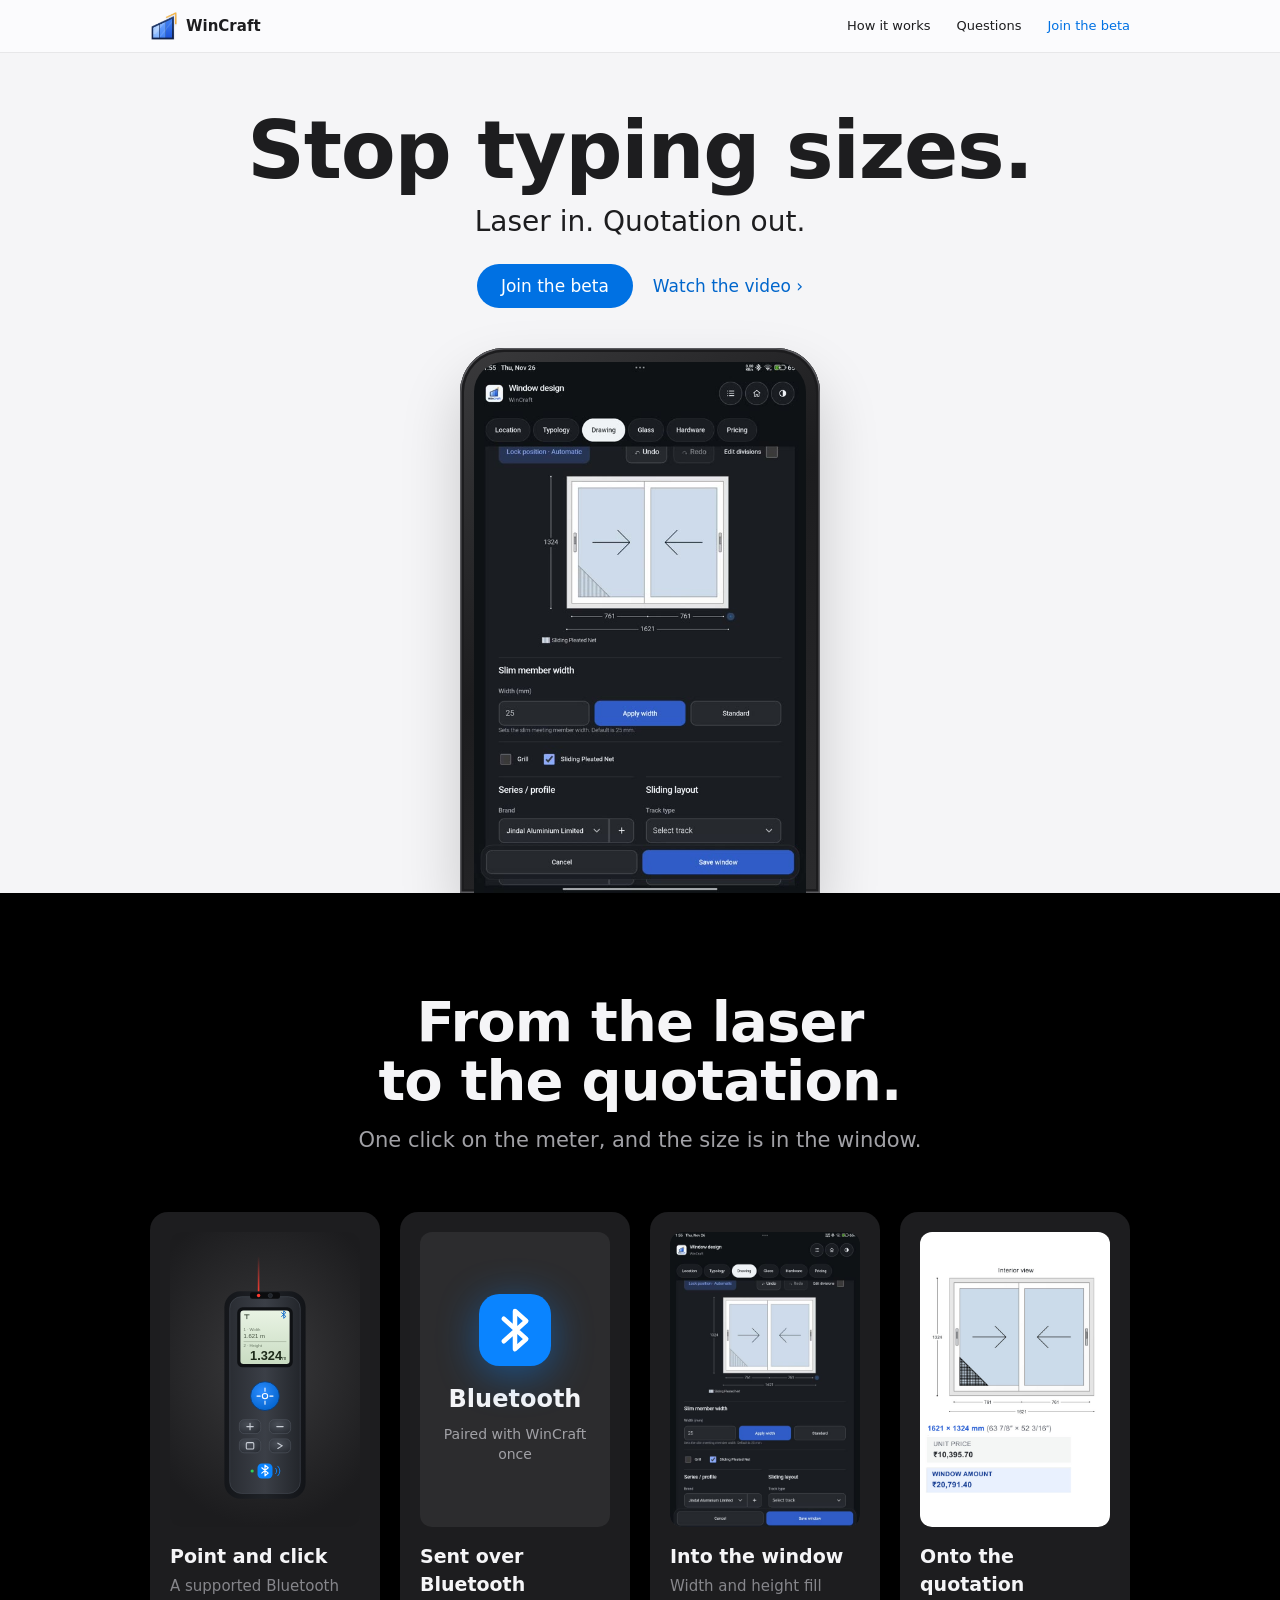
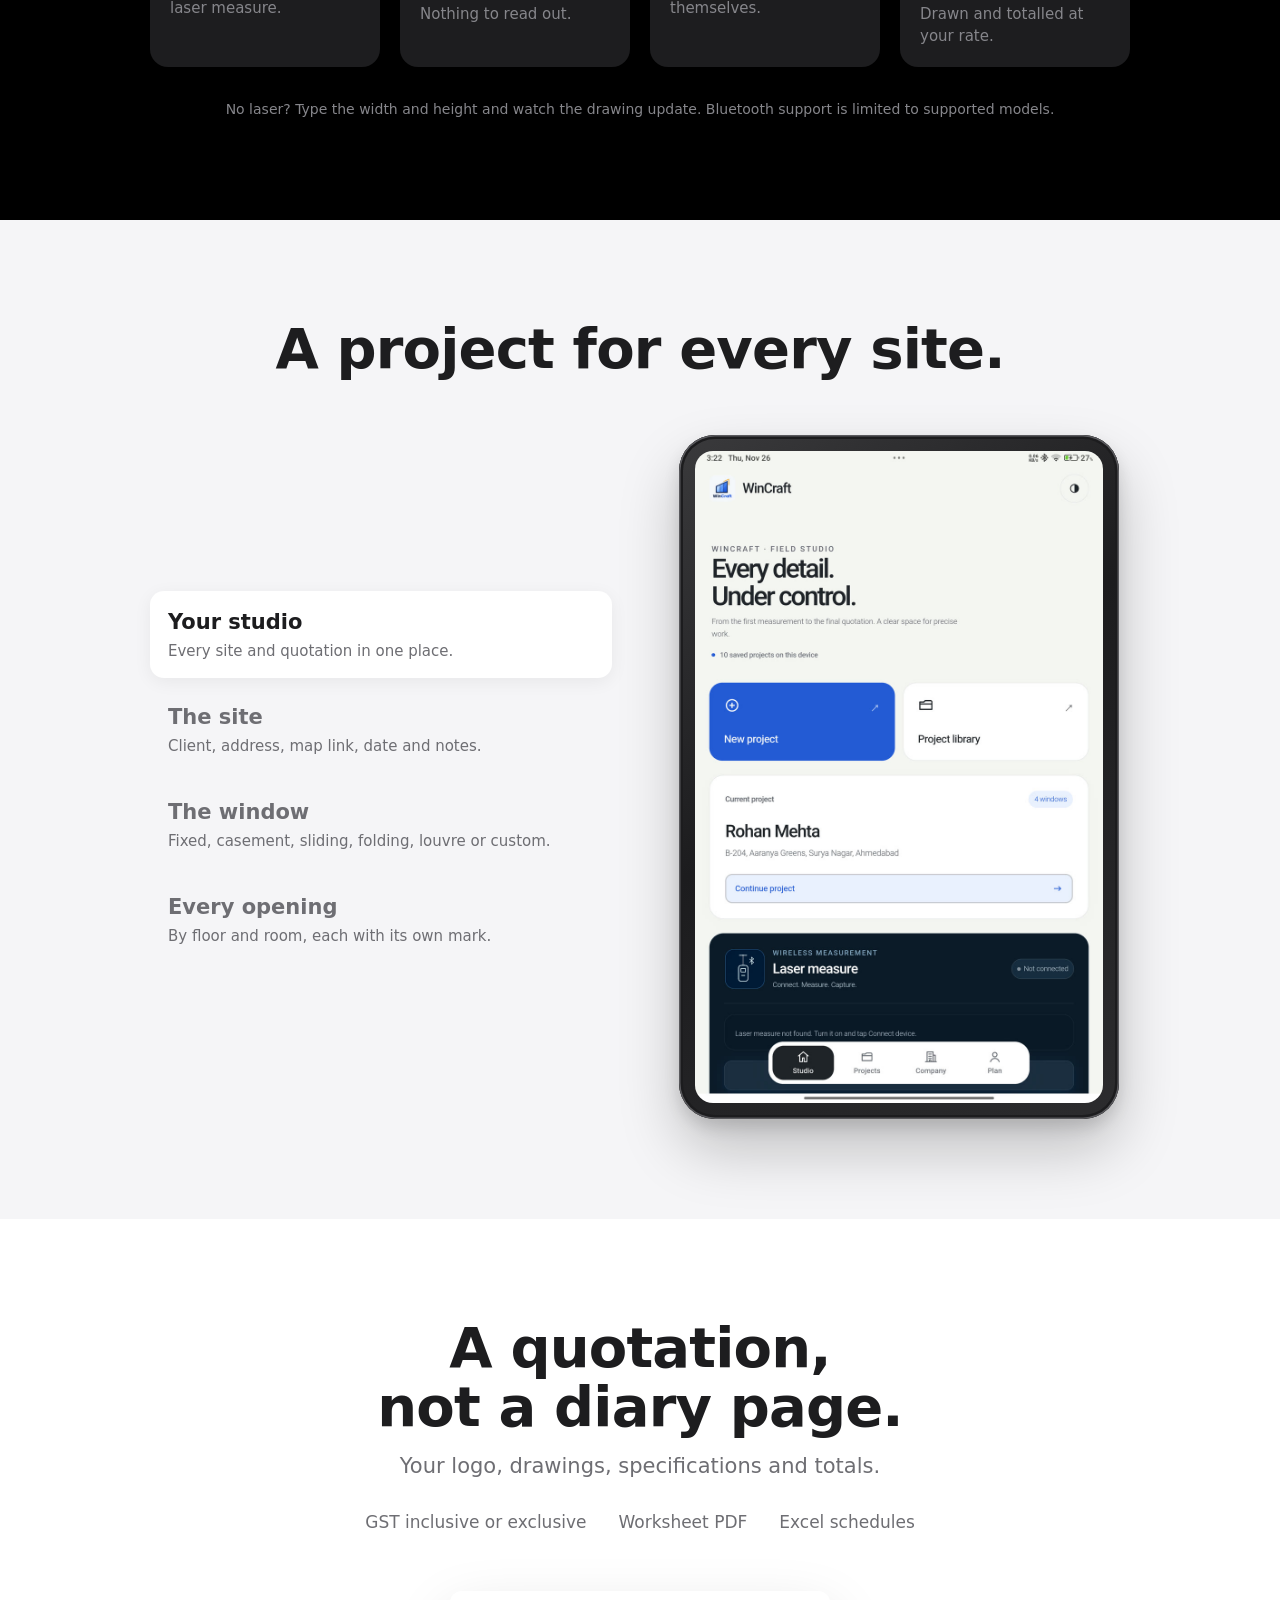
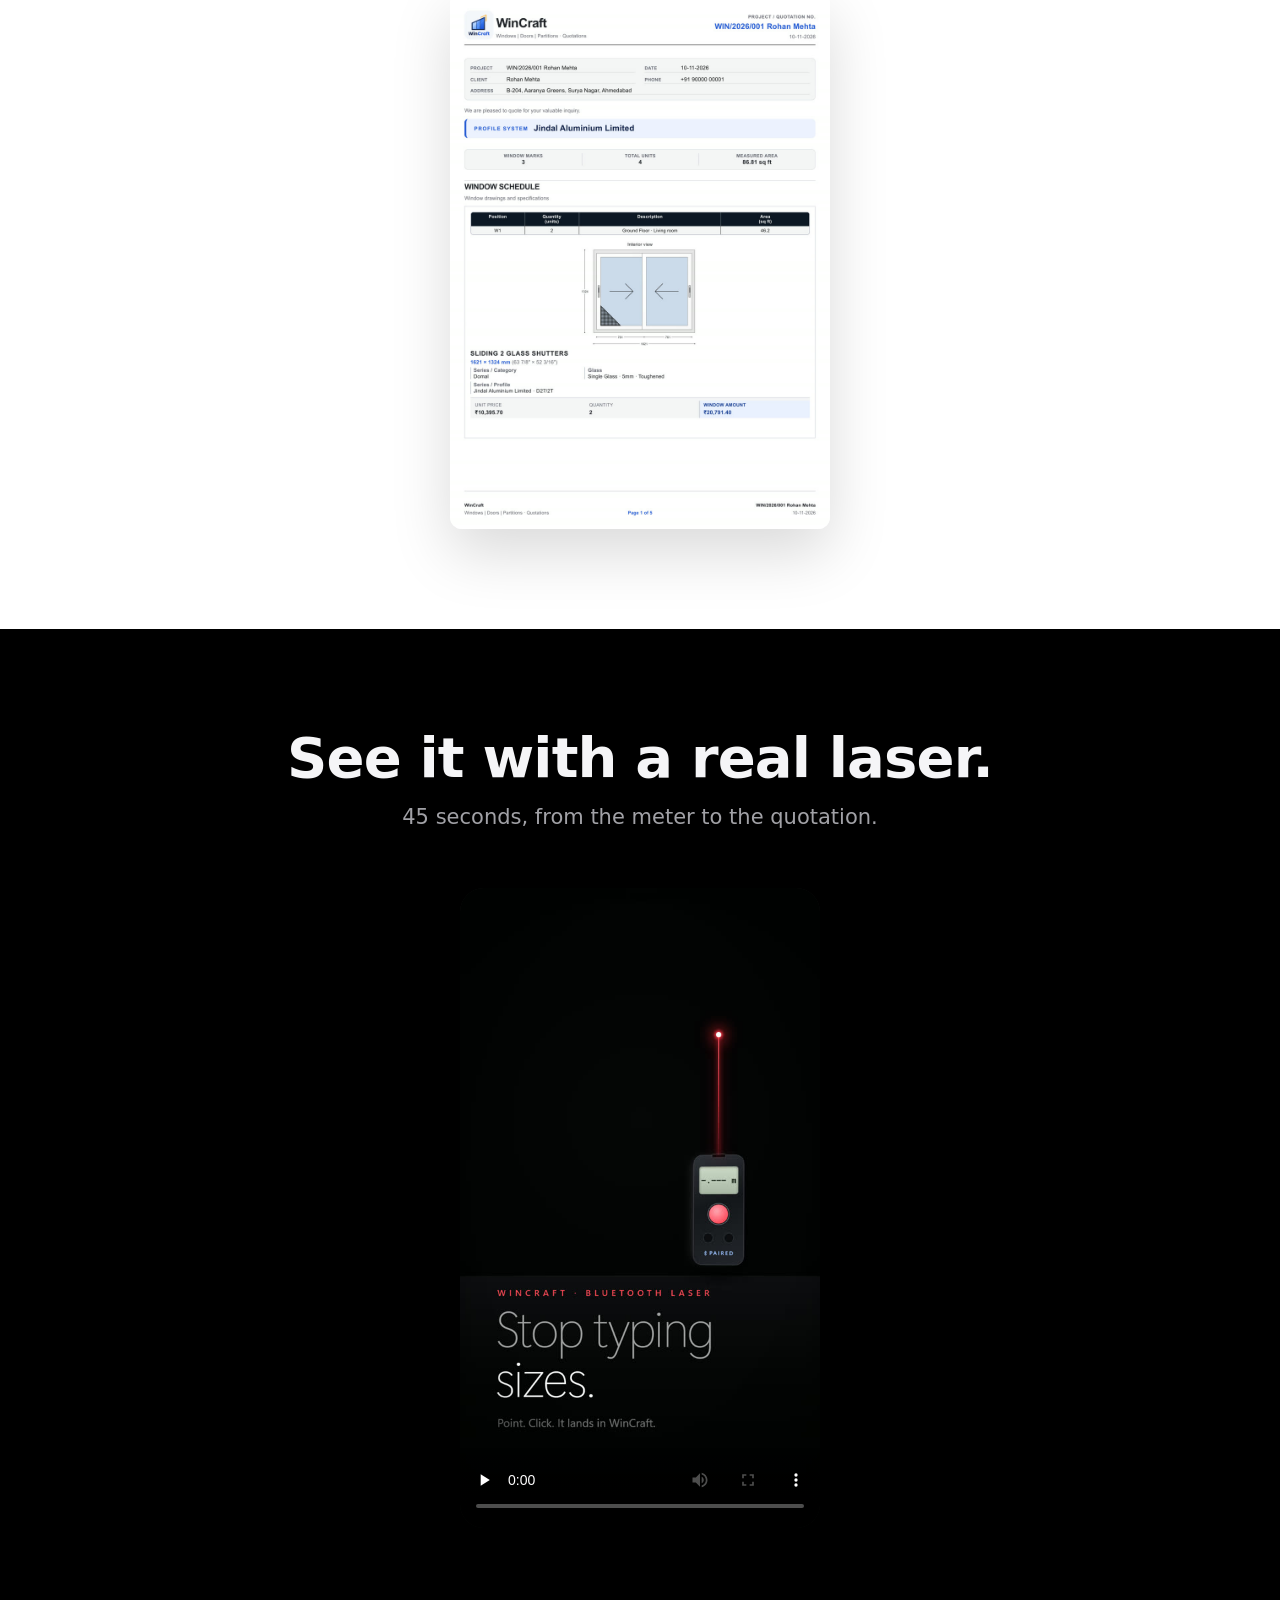
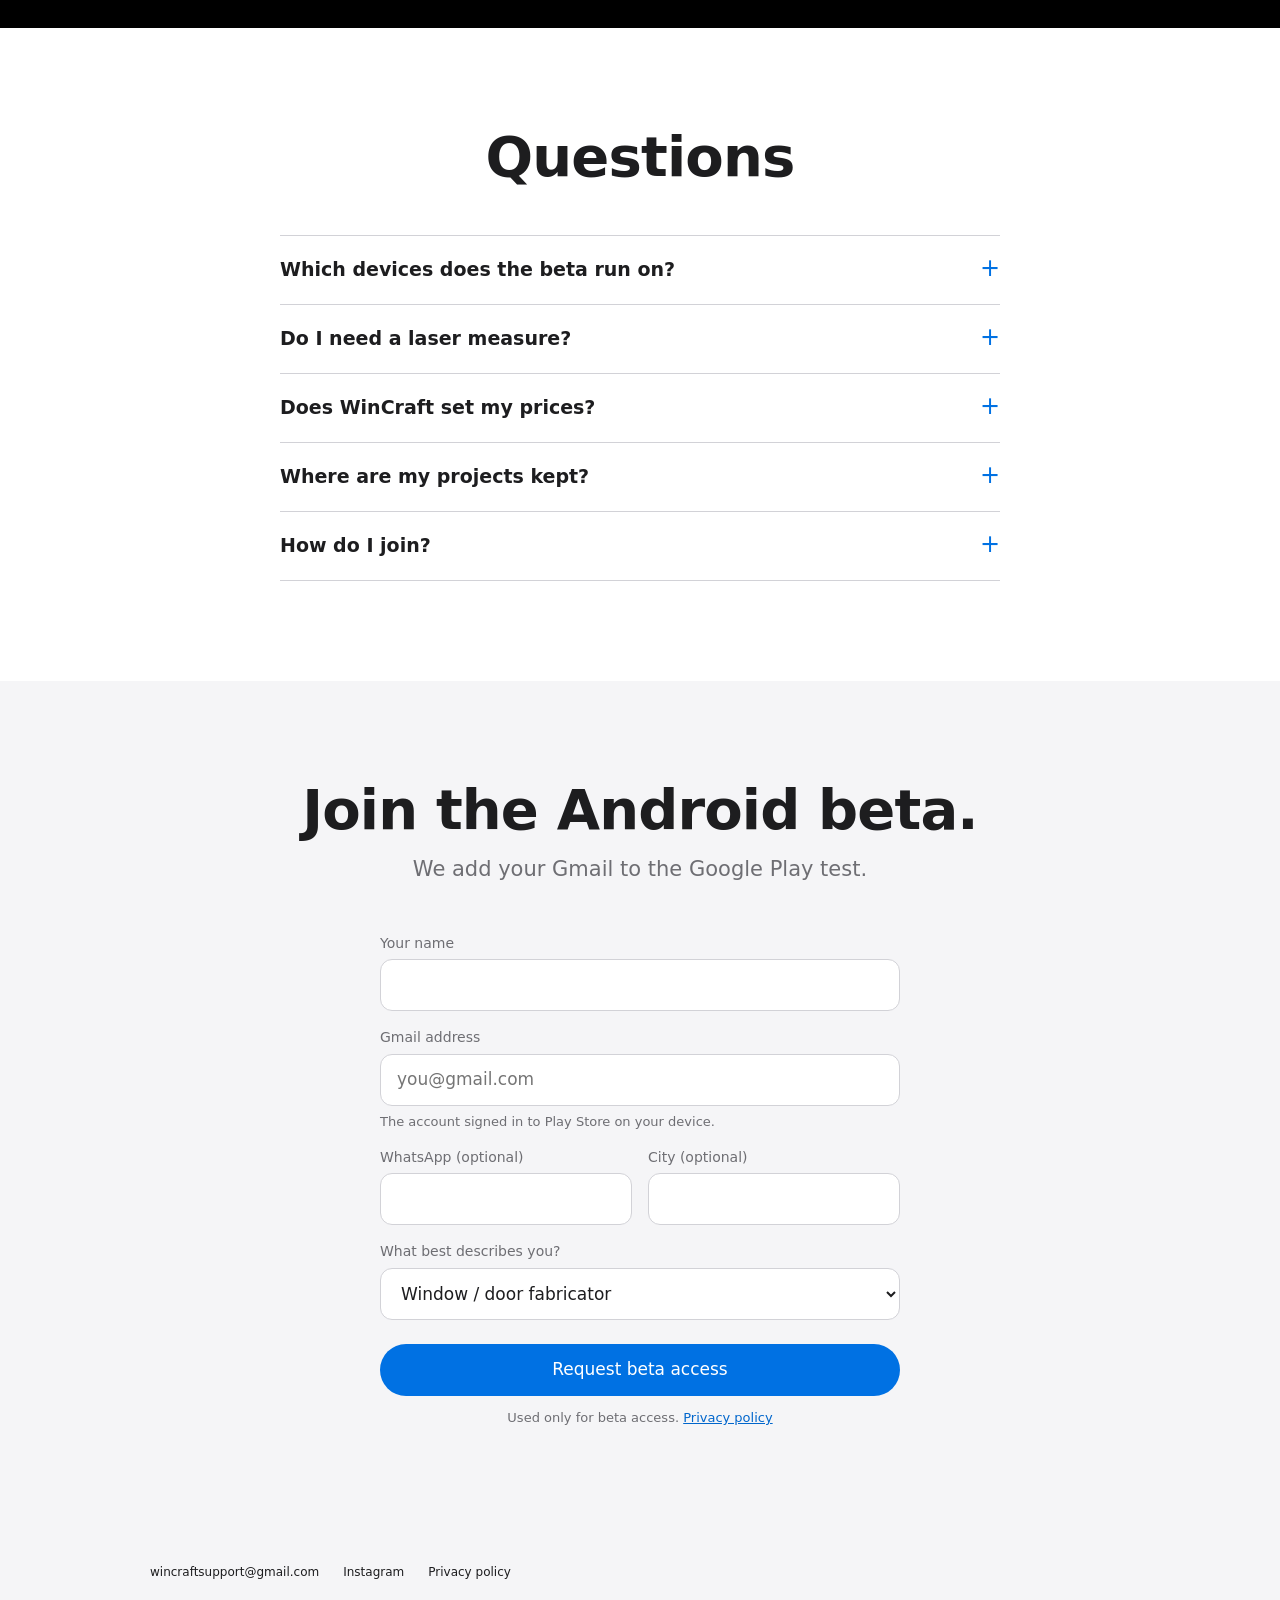
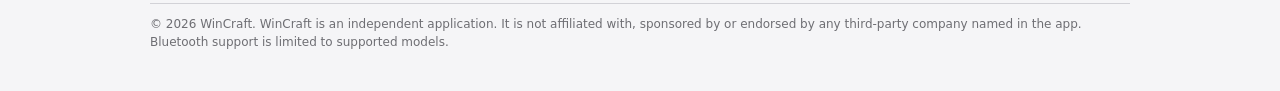
==== index.html @ 22af922e "Bezel on hero phone; tablet screen corners no longer clip status bar Co-Authored-By: Claude Opus 5.5" ====
<!doctype html>
<html lang="en">
<head>
<meta charset="utf-8">
<meta name="viewport" content="width=device-width, initial-scale=1">
<title>WinCraft: measure, design and quote aluminium windows on site</title>
<meta name="description" content="WinCraft is a field studio for aluminium window and door fabricators. Measure on site, design the window and send a quotation PDF. Join the Android beta.">
<meta property="og:title" content="WinCraft: stop typing sizes">
<meta property="og:description" content="Measure on site, design the window, send the quotation. Join the Android beta.">
<meta property="og:image" content="https://wincraftapp.github.io/assets/reel-poster.jpg">
<meta name="theme-color" content="#f5f5f7">
<link rel="icon" href="assets/logo-192.png">
<link rel="stylesheet" href="site.css?v=7">
</head>
<body>
<header class="nav"><div class="wrap">
  <a class="brand" href="#top"><img src="assets/logo-192.png" alt="">WinCraft</a>
  <nav class="nav__links" aria-label="Main">
    <a href="#how">How it works</a>
    <a href="#questions">Questions</a>
    <a class="cta" href="#beta">Join the beta</a>
  </nav>
</div></header>

<main>
<section class="hero" id="top">
  <div class="wrap">
    <h1>Stop typing sizes.</h1>
    <p class="sub">Laser in. Quotation out.</p>
    <div class="ctas">
      <a class="pill" href="#beta">Join the beta</a>
      <a class="more" href="#video">Watch the video ›</a>
    </div>
  </div>
  <div class="device"><img src="assets/laser-drawing.jpg" alt="Window drawing in WinCraft with width 1621 and height 1324 filled from the laser measure" width="540" height="864"></div>
</section>

<section class="band dark" id="how"><div class="wrap">
  <h2>From the laser<br>to the quotation.</h2>
  <p class="lede">One click on the meter, and the size is in the window.</p>
  <div class="steps">
    <div class="step">
      <div class="shot shot--meter"><img src="assets/laser-meter.svg" alt="Bluetooth laser measure: width 1.621 m, then height 1.324 m" width="220" height="460"></div>
      <h3>Point and click</h3><p>A supported Bluetooth laser measure.</p>
    </div>
    <div class="step">
      <div class="shot"><div class="bt"><svg class="bt__icon" width="72" height="72" viewBox="0 0 64 64" aria-hidden="true"><rect width="64" height="64" rx="18" fill="#0a84ff"/><path d="M22 22 l20 18 -10 9 V15 l10 9 -20 18" fill="none" stroke="#fff" stroke-width="4" stroke-linecap="round" stroke-linejoin="round"/></svg><strong>Bluetooth</strong><span>Paired with WinCraft once</span></div></div>
      <h3>Sent over Bluetooth</h3><p>Nothing to read out.</p>
    </div>
    <div class="step">
      <div class="shot"><img src="assets/laser-drawing.jpg" alt="Window drawing with the laser sizes filled in" width="540" height="864" loading="lazy"></div>
      <h3>Into the window</h3><p>Width and height fill themselves.</p>
    </div>
    <div class="step">
      <div class="shot shot--paper"><img src="assets/quote-detail2.jpg" alt="Quotation detail: a 1621 by 1324 mm sliding window, unit price 10,395.70 rupees, window amount 20,791.40 rupees" width="580" height="744" loading="lazy"></div>
      <h3>Onto the quotation</h3><p>Drawn and totalled at your rate.</p>
    </div>
  </div>
  <p class="note">No laser? Type the width and height and watch the drawing update. Bluetooth support is limited to supported models.</p>
</div></section>

<section class="band grey"><div class="wrap">
  <h2>A project for every site.</h2>
  <div class="tour">
    <ul class="tour__list" role="tablist" aria-label="WinCraft screens">
      <li role="presentation"><button role="tab" aria-selected="true" data-shot="assets/tab-studio.jpg"><b>Your studio</b><small>Every site and quotation in one place.</small></button></li>
      <li role="presentation"><button role="tab" aria-selected="false" data-shot="assets/tab-site.jpg"><b>The site</b><small>Client, address, map link, date and notes.</small></button></li>
      <li role="presentation"><button role="tab" aria-selected="false" data-shot="assets/tab-types.jpg"><b>The window</b><small>Fixed, casement, sliding, folding, louvre or custom.</small></button></li>
      <li role="presentation"><button role="tab" aria-selected="false" data-shot="assets/tab-cards.jpg"><b>Every opening</b><small>By floor and room, each with its own mark.</small></button></li>
    </ul>
    <div class="pane" role="tabpanel" aria-label="Selected screen"><img id="shot" src="assets/tab-studio.jpg" alt="Your studio in WinCraft on a tablet" width="900" height="1440" loading="lazy"></div>
  </div>
</div></section>

<section class="band"><div class="wrap">
  <h2>A quotation,<br>not a diary page.</h2>
  <p class="lede">Your logo, drawings, specifications and totals.</p>
  <ul class="ticks"><li>GST inclusive or exclusive</li><li>Worksheet PDF</li><li>Excel schedules</li></ul>
  <div class="paper"><img src="assets/quote-page2.jpg" alt="Quotation PDF page with the 1621 by 1324 mm sliding window" width="900" height="1274" loading="lazy"></div>
</div></section>

<section class="band dark" id="video"><div class="wrap">
  <h2>See it with a real laser.</h2>
  <p class="lede">45 seconds, from the meter to the quotation.</p>
  <div class="reel"><video src="assets/reel-laser.mp4" poster="assets/reel-poster.jpg" controls playsinline preload="none" aria-label="WinCraft with a Bluetooth laser measure, 45 second video"></video></div>
</div></section>

<section class="band" id="questions"><div class="wrap">
  <h2>Questions</h2>
  <div class="qs">
    <details><summary>Which devices does the beta run on?</summary><p>Android phones and tablets. The beta is Android only for now.</p></details>
    <details><summary>Do I need a laser measure?</summary><p>No. Type the width and height and the drawing updates. A supported Bluetooth laser just fills them for you.</p></details>
    <details><summary>Does WinCraft set my prices?</summary><p>No. You enter quantity and unit rate, and WinCraft totals the project.</p></details>
    <details><summary>Where are my projects kept?</summary><p>On your device. No sign-in, no ads, with a daily backup and backup to a file you keep.</p></details>
    <details><summary>How do I join?</summary><p>Send your Gmail through the form. We add it to the Google Play test and message you.</p></details>
  </div>
</div></section>

<section class="band grey"><div class="wrap">
  <h2 id="beta">Join the Android beta.</h2>
  <p class="lede">We add your Gmail to the Google Play test.</p>
  <form id="f" class="signup" novalidate>
    <div id="fields">
      <div class="field"><label for="name">Your name</label><input id="name" name="name" autocomplete="name" required></div>
      <div class="field"><label for="gmail">Gmail address</label><input id="gmail" name="gmail" type="email" inputmode="email" autocomplete="email" required placeholder="you@gmail.com"><p class="hint">The account signed in to Play Store on your device.</p></div>
      <div class="pair">
        <div class="field"><label for="phone">WhatsApp (optional)</label><input id="phone" name="phone" type="tel" inputmode="tel" autocomplete="tel"></div>
        <div class="field"><label for="city">City (optional)</label><input id="city" name="city" autocomplete="address-level2"></div>
      </div>
      <div class="field"><label for="work">What best describes you?</label>
        <select id="work" name="work">
          <option>Window / door fabricator</option>
          <option>Contractor or builder</option>
          <option>Architect or interior designer</option>
          <option>Other</option>
        </select></div>
      <button class="pill" type="submit">Request beta access</button>
      <p class="small" id="msg" role="status"></p>
      <p class="small">Used only for beta access. <a href="privacy-policy.html">Privacy policy</a></p>
    </div>
    <div id="done">
      <h3>Thank you.</h3>
      <p id="donetext">You’re on the list. We’ll add your Gmail to the Google Play beta and message you.</p>
    </div>
  </form>
</div></section>
</main>

<footer class="foot"><div class="wrap">
  <ul>
    <li><a href="mailto:wincraftsupport@gmail.com">wincraftsupport@gmail.com</a></li>
    <li><a href="https://www.instagram.com/wincraft.app/">Instagram</a></li>
    <li><a href="privacy-policy.html">Privacy policy</a></li>
  </ul>
  <p class="legal">© 2026 WinCraft. WinCraft is an independent application. It is not affiliated with, sponsored by or endorsed by any third-party company named in the app. Bluetooth support is limited to supported models.</p>
</div></footer>

<script>
// Beta sign-up. FORM_ACTION: a Google Form "formResponse" URL with its entry ids; until set, the details go by e-mail.
const FORM_ACTION = 'https://docs.google.com/forms/d/e/1FAIpQLSfFl1Y6rrq8B3uly28Ilko8HFQurtd9qMZEtXNdvsNPv6n3ig/formResponse';
const ENTRY = { name: 'entry.960835226', gmail: 'entry.1089995100', phone: 'entry.1334987685', city: 'entry.96152735', work: 'entry.502158687' };
const f = document.getElementById('f'), msg = document.getElementById('msg');
f.addEventListener('submit', async e => {
  e.preventDefault();
  const d = Object.fromEntries(new FormData(f));
  for (const k in d) d[k] = d[k].trim();
  if (!d.name) return say('Please enter your name.', 'name');
  if (!/^[^\s@]+@[^\s@]+\.[^\s@]+$/.test(d.gmail)) return say('Please enter a valid email address.', 'gmail');
  if (FORM_ACTION) {
    const body = new URLSearchParams();
    for (const k in ENTRY) if (ENTRY[k]) body.append(ENTRY[k], d[k]);
    try { await fetch(FORM_ACTION, { method: 'POST', mode: 'no-cors', body }); }
    catch { return say('Could not send. Check your connection and try again.'); }
    document.getElementById('donetext').textContent = "You’re on the list. We’ll add your Gmail to the Google Play beta and message you.";
  } else {
    const lines = [`Name: ${d.name}`, `Gmail: ${d.gmail}`, `WhatsApp: ${d.phone || '-'}`, `City: ${d.city || '-'}`, `Work: ${d.work}`];
    location.href = 'mailto:wincraftsupport@gmail.com?subject=' + encodeURIComponent('WinCraft beta request') + '&body=' + encodeURIComponent(lines.join('\n'));
  }
  document.getElementById('fields').style.display = 'none';
  document.getElementById('done').style.display = 'block';
});
function say(t, id) { msg.textContent = t; if (id) document.getElementById(id).focus(); }
// Tour: the list changes the one pane beside it.
const shot = document.getElementById('shot');
document.querySelectorAll('.tour__list button').forEach(b => b.addEventListener('click', () => {
  document.querySelectorAll('.tour__list button').forEach(o => o.setAttribute('aria-selected', o === b));
  shot.src = b.dataset.shot; shot.alt = b.querySelector('b').textContent + ' in WinCraft';
}));
</script>
</body>
</html>
---- site.css ----
/* WinCraft landing page: Apple-style layout (mockup approved 2026-11-26). Self-contained; tokens.css and base.css are no longer used. */
:root {
  --ink: #1d1d1f; --mute: #6e6e73; --mute-dark: #a1a1a6; --blue: #0071e3; --blue-hover: #0077ed; --link-dark: #2997ff;
  --grey: #f5f5f7; --card-dark: #1d1d1f; --line: #d2d2d7; --warn: #bf4800;
  --font: -apple-system, BlinkMacSystemFont, "SF Pro Display", "SF Pro Text", "Inter", "Segoe UI", Roboto, system-ui, sans-serif;
  --wrap: 1024px;
}
*, *::before, *::after { box-sizing: border-box; }
html, body { overflow-x: clip; }
html { scroll-padding-top: 64px; scroll-behavior: smooth; }
body { margin: 0; font-family: var(--font); color: var(--ink); background: #fff; font-size: 17px; line-height: 1.47; -webkit-font-smoothing: antialiased; }
h1, h2, h3, p { margin: 0; }
h1, h2 { font-weight: 600; letter-spacing: -0.015em; line-height: 1.05; text-wrap: balance; overflow-wrap: break-word; }
img, video { max-width: 100%; height: auto; display: block; }
button, input, select { font: inherit; }
a { color: #0066cc; text-decoration: none; }
a:hover { text-decoration: underline; }
:focus-visible { outline: 2px solid var(--blue); outline-offset: 3px; border-radius: 4px; }
video:focus, video:focus-within { outline: 2px solid var(--link-dark); outline-offset: 3px; }
.wrap { max-width: var(--wrap); margin-inline: auto; padding-inline: 22px; }

/* nav */
.nav { position: sticky; top: 0; z-index: 10; background: rgba(251,251,253,.8); backdrop-filter: saturate(180%) blur(20px); -webkit-backdrop-filter: saturate(180%) blur(20px); border-bottom: 1px solid rgba(0,0,0,.08); }
.nav .wrap { display: flex; align-items: center; justify-content: space-between; height: 52px; }
.brand { display: inline-flex; align-items: center; gap: 8px; min-height: 44px; color: var(--ink); font-weight: 600; font-size: 15px; }
.brand:hover { text-decoration: none; }
.brand img { width: 28px; height: 28px; object-fit: contain; }
.nav__links { display: flex; gap: 26px; font-size: 13px; }
.nav__links a { color: var(--ink); display: inline-flex; align-items: center; min-height: 44px; }
.nav__links a.cta { color: var(--blue); }

/* buttons */
.pill { display: inline-flex; align-items: center; justify-content: center; min-height: 44px; padding: 0 24px; border: 0; border-radius: 980px; background: var(--blue); color: #fff; font-size: 17px; cursor: pointer; transition: background-color .2s; }
.pill:hover { background: var(--blue-hover); text-decoration: none; }
.more { display: inline-flex; align-items: center; min-height: 44px; font-size: 17px; }

/* hero */
.hero { background: var(--grey); text-align: center; padding-top: 56px; overflow: hidden; }
.hero h1 { font-size: clamp(48px, 8vw, 80px); }
.hero .sub { font-size: clamp(21px, 3vw, 28px); margin-top: 8px; }
.ctas { display: flex; gap: 20px; justify-content: center; align-items: center; margin: 22px 0 40px; flex-wrap: wrap; }
.device { width: min(360px, 80vw); margin-inline: auto; padding: 14px 14px 0; border-radius: 44px 44px 0 0; background: linear-gradient(145deg, #3a3a3c, #1c1c1e 45%, #2c2c2e); box-shadow: inset 0 0 0 1.5px #5a5a5e, inset 0 0 0 4px #1c1c1e, 0 30px 60px rgba(0,0,0,.18); }
.device img { border-radius: 30px 30px 0 0; }

/* sections */
section.band { padding: 100px 0; text-align: center; }
section.band h2 { font-size: clamp(36px, 5.5vw, 56px); }
section.band .lede { font-size: clamp(19px, 2.2vw, 21px); color: var(--mute); margin: 14px auto 0; max-width: 44ch; }
.dark { background: #000; color: #f5f5f7; }
section.dark .lede { color: var(--mute-dark); }
.grey { background: var(--grey); }

/* steps */
.steps { display: grid; grid-template-columns: repeat(4, minmax(0, 1fr)); gap: 20px; margin-top: 56px; text-align: left; }
.step { background: var(--card-dark); border-radius: 18px; padding: 20px; }
.step .shot { aspect-ratio: 9 / 14; border-radius: 12px; overflow: hidden; background: #2c2c2e; display: grid; place-items: center; }
.step .shot img { width: 100%; height: 100%; object-fit: cover; object-position: top; }
.step .shot--paper { background: #fff; }
.step .shot--paper img { object-fit: contain; object-position: center; }
.step .shot--meter { background: radial-gradient(ellipse 70% 55% at 50% 45%, #3a3a3c, #1c1c1e); }
.step .shot--meter img { width: 62%; height: auto; object-fit: contain; }
.step h3 { font-size: 19px; font-weight: 600; margin-top: 16px; }
.step p { color: #86868b; font-size: 15px; margin-top: 4px; }
.bt { text-align: center; padding: 16px; }
.bt__icon { width: 72px; height: 72px; margin: 0 auto 16px; display: block; filter: drop-shadow(0 8px 20px rgba(10,132,255,.45)); }
.bt strong { display: block; font-size: 24px; font-weight: 600; }
.bt span { display: block; color: var(--mute-dark); font-size: 14px; margin-top: 6px; }
.note { color: #86868b; font-size: 14px; margin-top: 32px; }

/* tour */
.tour { display: grid; grid-template-columns: minmax(0, 1fr) minmax(0, 1fr); gap: 56px; align-items: center; margin-top: 56px; text-align: left; }
.tour__list { list-style: none; margin: 0; padding: 0; display: grid; gap: 8px; }
.tour__list button { width: 100%; text-align: left; background: none; border: 0; border-radius: 14px; padding: 16px 18px; cursor: pointer; color: var(--mute); min-height: 44px; transition: background-color .2s, color .2s; }
.tour__list button b { display: block; font-size: 21px; font-weight: 600; }
.tour__list button small { display: block; font-size: 15px; margin-top: 2px; }
.tour__list button[aria-selected="true"] { background: #fff; color: var(--ink); box-shadow: 0 4px 18px rgba(0,0,0,.06); }
.tour__list button[aria-selected="true"] small { color: var(--mute); }
.pane { width: min(440px, 100%); margin-inline: auto; padding: 16px; border-radius: 36px; background: linear-gradient(145deg, #3a3a3c, #1c1c1e 45%, #2c2c2e); box-shadow: inset 0 0 0 1.5px #5a5a5e, inset 0 0 0 4px #1c1c1e, 0 30px 60px rgba(0,0,0,.22), 0 8px 16px rgba(0,0,0,.12); }
.pane img { border-radius: 18px; }

/* quotation and video */
.paper { width: min(380px, 86vw); margin: 56px auto 0; border-radius: 12px; overflow: hidden; box-shadow: 0 24px 60px rgba(0,0,0,.15); }
.ticks { list-style: none; padding: 0; margin: 28px auto 0; display: flex; gap: 12px 32px; justify-content: center; flex-wrap: wrap; color: var(--mute); }
.reel { width: min(360px, 86vw); margin: 56px auto 0; border-radius: 24px; overflow: hidden; background: #111; }

/* questions */
.qs { max-width: 720px; margin: 48px auto 0; text-align: left; border-top: 1px solid var(--line); }
.qs details { border-bottom: 1px solid var(--line); }
.qs summary { cursor: pointer; list-style: none; padding: 20px 0; min-height: 44px; font-size: 19px; font-weight: 600; display: flex; justify-content: space-between; gap: 16px; }
.qs summary::-webkit-details-marker { display: none; }
.qs summary::after { content: "+"; color: var(--blue); font-weight: 400; font-size: 24px; line-height: 1; }
.qs details[open] summary::after { content: "\2212"; }
.qs details p { padding: 0 0 20px; color: var(--mute); }

/* sign-up */
.signup { max-width: 520px; margin: 48px auto 0; text-align: left; }
.field { margin-bottom: 16px; }
.field label { display: block; font-size: 14px; color: var(--mute); margin-bottom: 6px; }
.field input, .field select { width: 100%; min-height: 52px; padding: 0 16px; border: 1px solid var(--line); border-radius: 12px; background: #fff; color: var(--ink); font-size: 17px; }
.field input:focus-visible, .field select:focus-visible { outline: none; border-color: var(--blue); box-shadow: 0 0 0 4px rgba(0,113,227,.25); }
.pair { display: grid; grid-template-columns: minmax(0, 1fr) minmax(0, 1fr); gap: 16px; }
.hint { font-size: 13px; color: var(--mute); margin-top: 6px; }
.signup .pill { width: 100%; min-height: 52px; margin-top: 8px; }
.small { font-size: 13px; color: var(--mute); margin-top: 12px; text-align: center; }
.small a { text-decoration: underline; }
#msg { color: var(--warn); }
#msg:empty { display: none; }
#done { display: none; text-align: center; padding: 32px 0; }
#done h3 { font-size: 32px; font-weight: 600; }
#done p { color: var(--mute); margin-top: 8px; }

/* footer */
.foot { background: var(--grey); color: var(--mute); font-size: 12px; padding: 24px 0 40px; }
.foot .wrap { display: grid; gap: 8px; }
.foot ul { list-style: none; padding: 0; margin: 0; display: flex; gap: 0 24px; flex-wrap: wrap; }
.foot ul a { color: var(--ink); display: inline-flex; min-height: 44px; align-items: center; }
.foot .legal { border-top: 1px solid var(--line); padding-top: 12px; }

@media (max-width: 820px) {
  .steps { grid-template-columns: repeat(2, minmax(0, 1fr)); }
  .tour { grid-template-columns: minmax(0, 1fr); }
  section.band { padding: 72px 0; }
}
@media (max-width: 480px) {
  .nav__links a:not(.cta) { display: none; }
  .steps, .pair { grid-template-columns: minmax(0, 1fr); }
}
@media (prefers-reduced-motion: reduce) { html { scroll-behavior: auto; } * { transition: none !important; } }
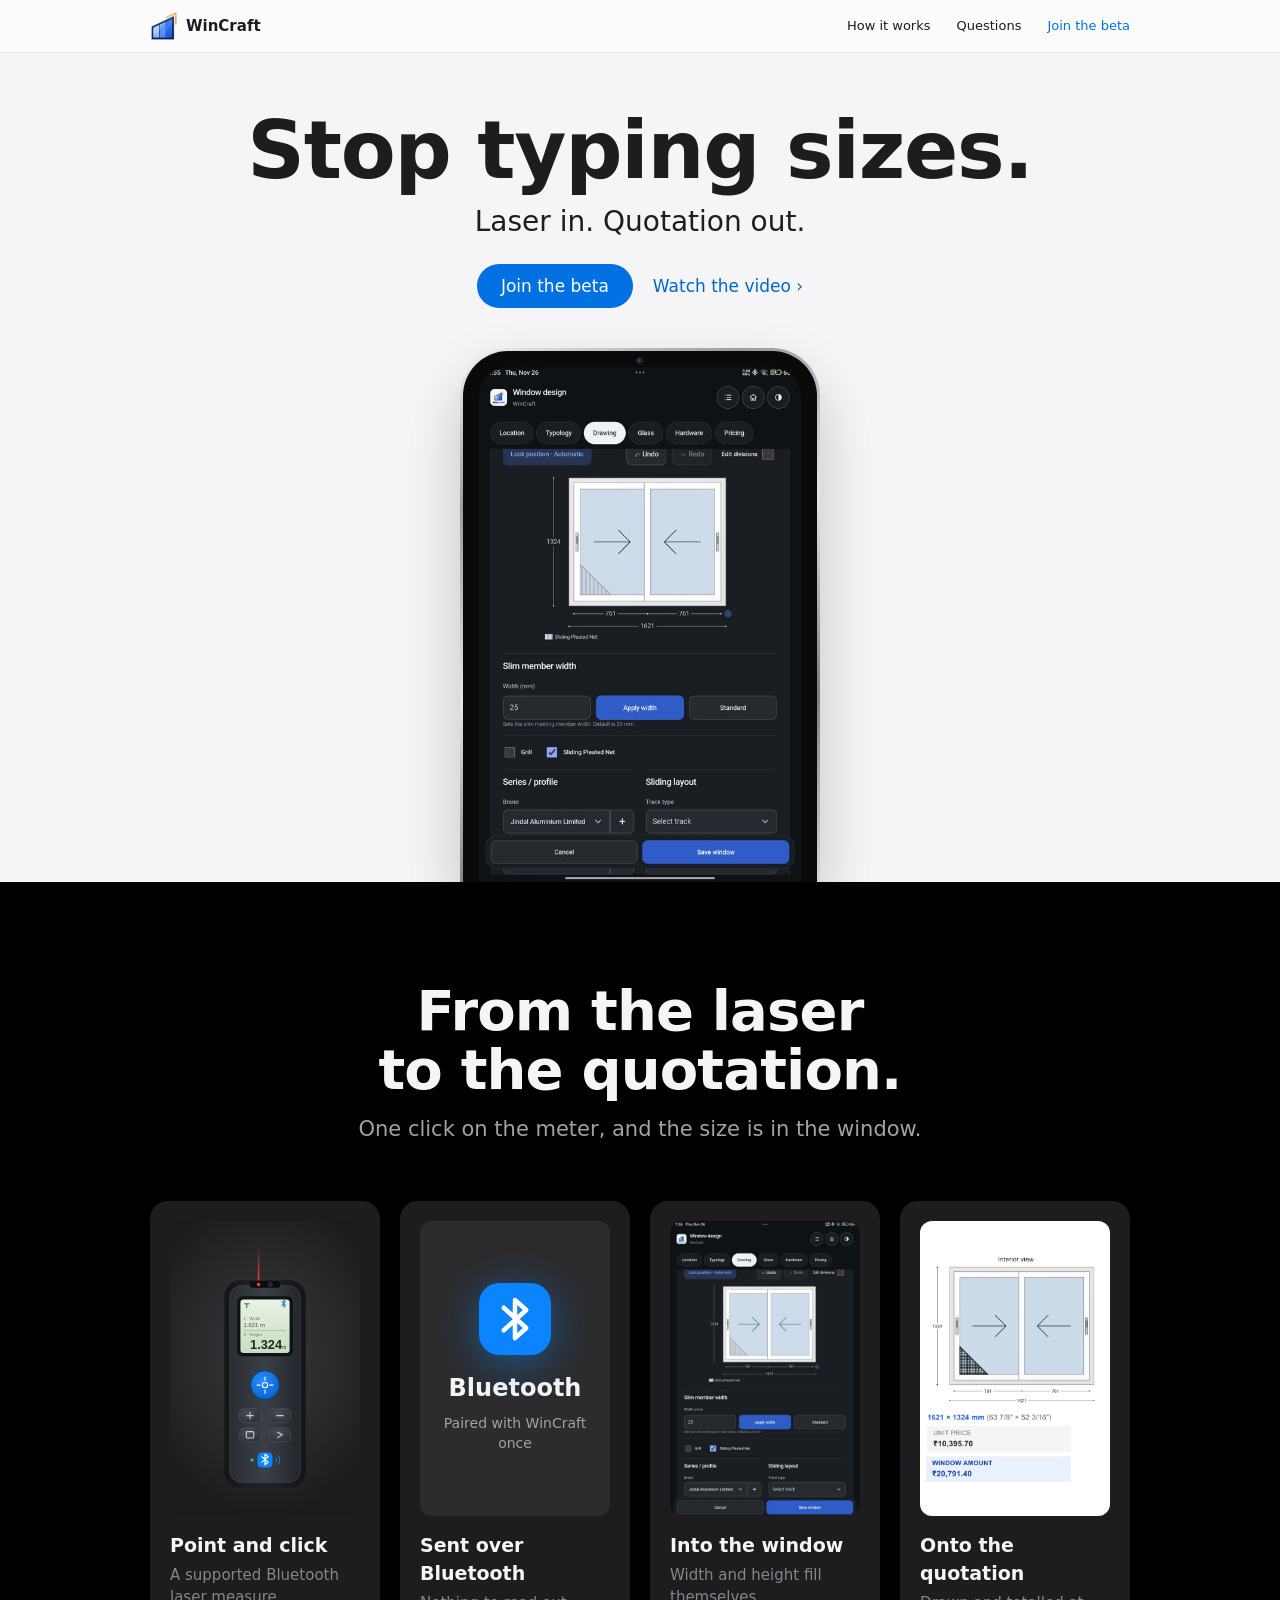
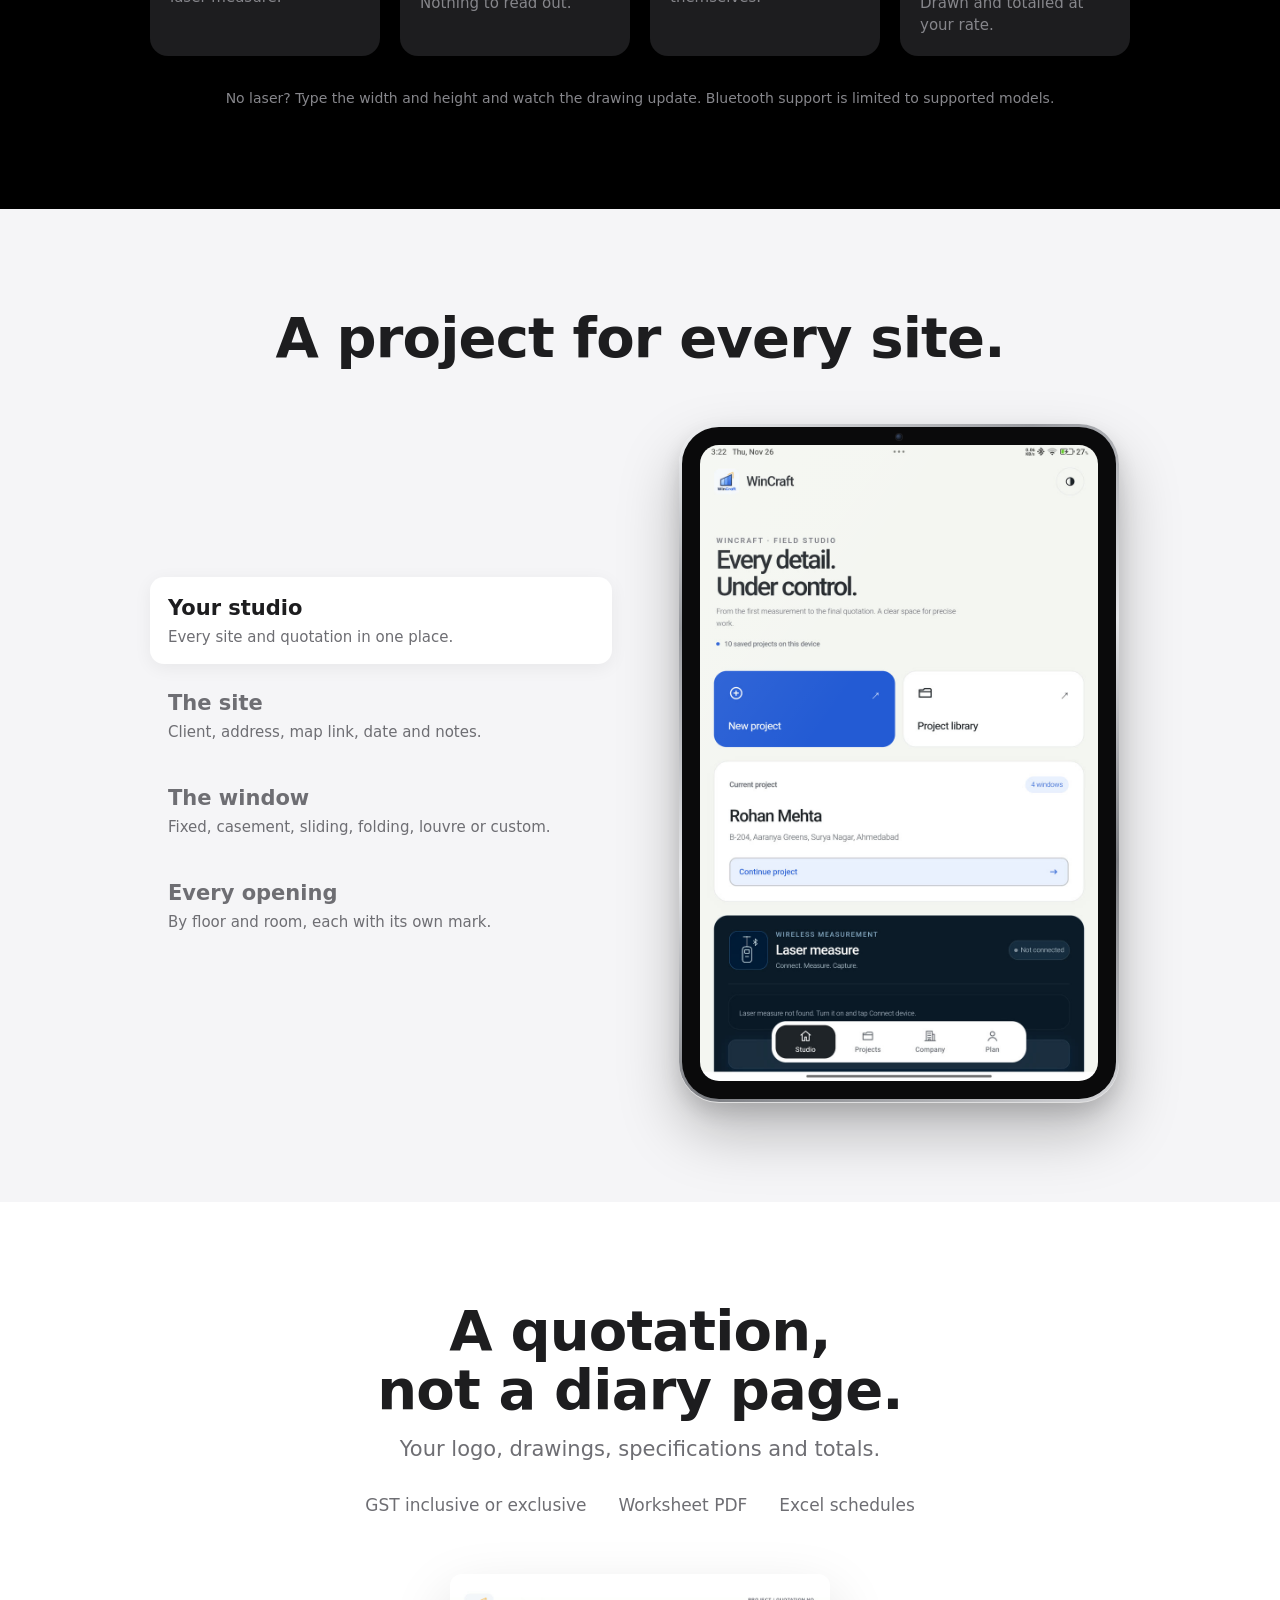
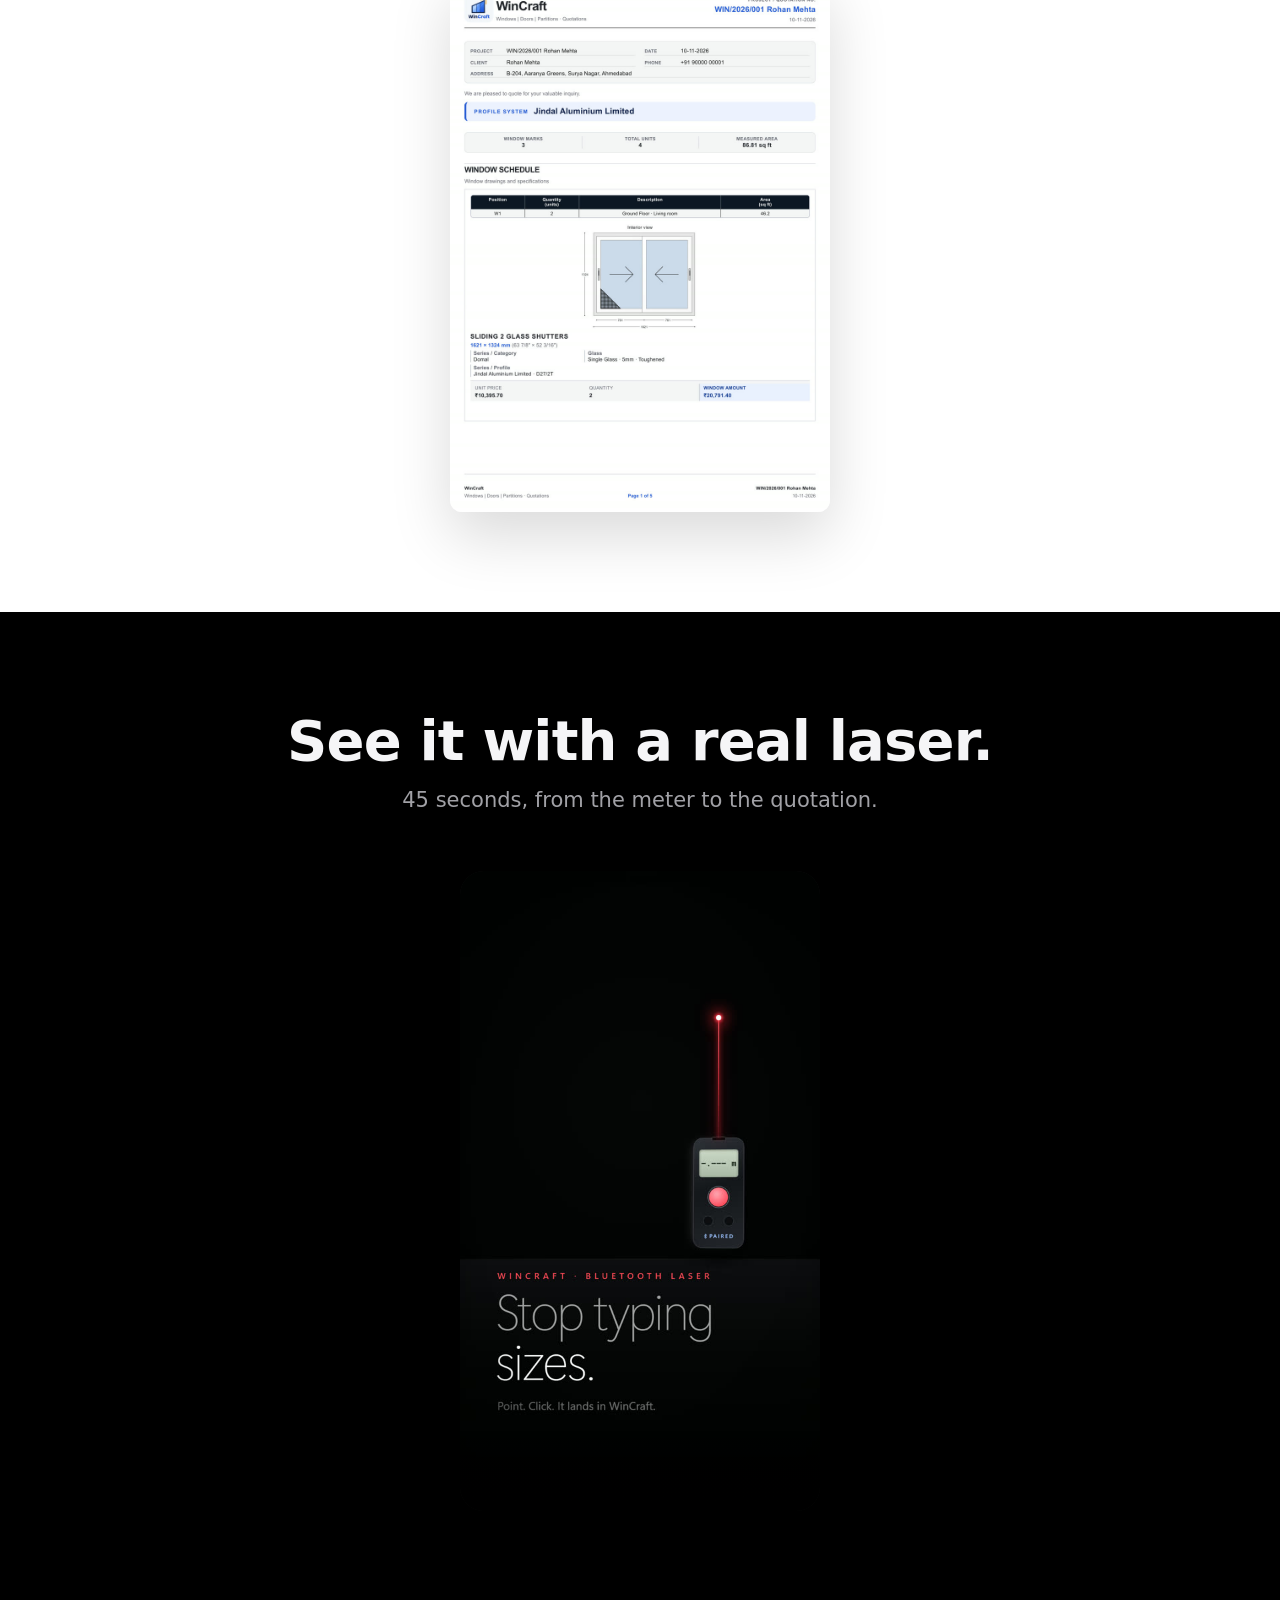
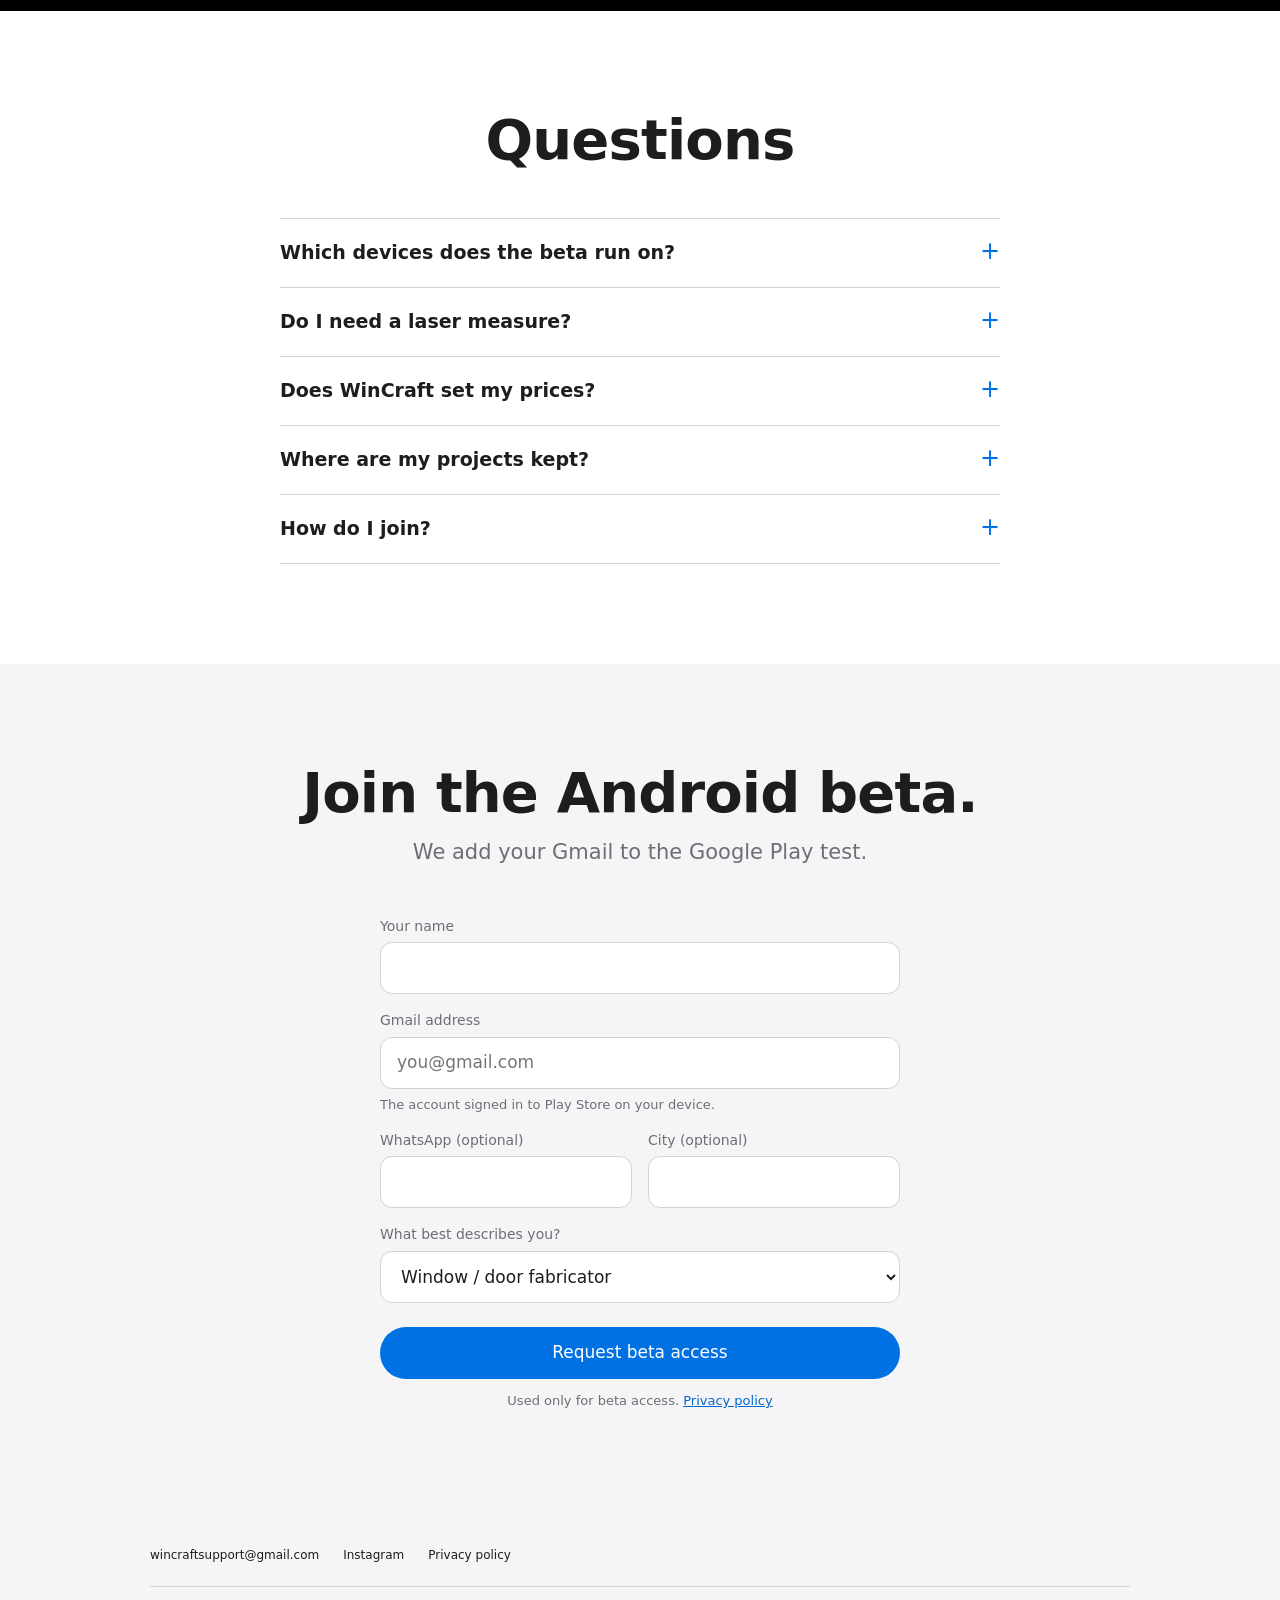
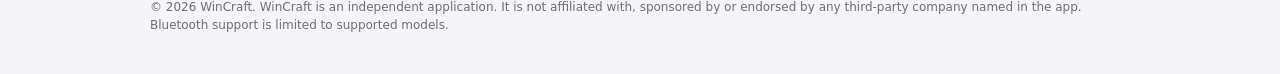
==== commit 32202b32: "Realistic device frames: metal edge, glass bezel, camera, reflection Co-Authored-By: Claude Opus 5.5" ====
--- a/index.html
+++ b/index.html
@@ -10,7 +10,7 @@
 <meta property="og:image" content="https://wincraftapp.github.io/assets/reel-poster.jpg">
 <meta name="theme-color" content="#f5f5f7">
 <link rel="icon" href="assets/logo-192.png">
-<link rel="stylesheet" href="site.css?v=7">
+<link rel="stylesheet" href="site.css?v=8">
 </head>
 <body>
 <header class="nav"><div class="wrap">
--- a/site.css
+++ b/site.css
@@ -39,7 +39,7 @@
 .hero h1 { font-size: clamp(48px, 8vw, 80px); }
 .hero .sub { font-size: clamp(21px, 3vw, 28px); margin-top: 8px; }
 .ctas { display: flex; gap: 20px; justify-content: center; align-items: center; margin: 22px 0 40px; flex-wrap: wrap; }
-.device { width: min(360px, 80vw); margin-inline: auto; padding: 14px 14px 0; border-radius: 44px 44px 0 0; background: linear-gradient(145deg, #3a3a3c, #1c1c1e 45%, #2c2c2e); box-shadow: inset 0 0 0 1.5px #5a5a5e, inset 0 0 0 4px #1c1c1e, 0 30px 60px rgba(0,0,0,.18); }
+.device { width: min(360px, 80vw); margin-inline: auto; padding: 16px 16px 0; border-radius: 48px 48px 0 0; border-bottom: 0 !important; background: linear-gradient(#0a0a0b, #0a0a0b) padding-box, linear-gradient(150deg, #f2f3f5, #9a9ca1 22%, #e4e5e8 48%, #7c7e83 74%, #d6d7da) border-box; border: 3px solid transparent; position: relative; box-shadow: 0 30px 60px rgba(0,0,0,.2); }
 .device img { border-radius: 30px 30px 0 0; }
 
 /* sections */
@@ -75,8 +75,10 @@
 .tour__list button small { display: block; font-size: 15px; margin-top: 2px; }
 .tour__list button[aria-selected="true"] { background: #fff; color: var(--ink); box-shadow: 0 4px 18px rgba(0,0,0,.06); }
 .tour__list button[aria-selected="true"] small { color: var(--mute); }
-.pane { width: min(440px, 100%); margin-inline: auto; padding: 16px; border-radius: 36px; background: linear-gradient(145deg, #3a3a3c, #1c1c1e 45%, #2c2c2e); box-shadow: inset 0 0 0 1.5px #5a5a5e, inset 0 0 0 4px #1c1c1e, 0 30px 60px rgba(0,0,0,.22), 0 8px 16px rgba(0,0,0,.12); }
-.pane img { border-radius: 18px; }
+.pane { width: min(440px, 100%); margin-inline: auto; padding: 18px; border-radius: 40px; background: linear-gradient(#0a0a0b, #0a0a0b) padding-box, linear-gradient(150deg, #f2f3f5, #9a9ca1 22%, #e4e5e8 48%, #7c7e83 74%, #d6d7da) border-box; border: 3px solid transparent; position: relative; box-shadow: 0 1px 0 rgba(255,255,255,.6), 0 30px 60px rgba(0,0,0,.25), 0 10px 20px rgba(0,0,0,.12); }
+.pane img { border-radius: 19px; }
+.pane::before, .device::before { content: ""; position: absolute; top: 7px; left: 50%; width: 6px; height: 6px; margin-left: -3px; border-radius: 50%; background: radial-gradient(circle at 35% 35%, #3b4a66, #0d1118 70%); box-shadow: 0 0 0 1px #1c1c1e; }
+.pane::after { content: ""; position: absolute; inset: 18px; border-radius: 19px; pointer-events: none; background: linear-gradient(125deg, rgba(255,255,255,.14), rgba(255,255,255,0) 38%); }
 
 /* quotation and video */
 .paper { width: min(380px, 86vw); margin: 56px auto 0; border-radius: 12px; overflow: hidden; box-shadow: 0 24px 60px rgba(0,0,0,.15); }
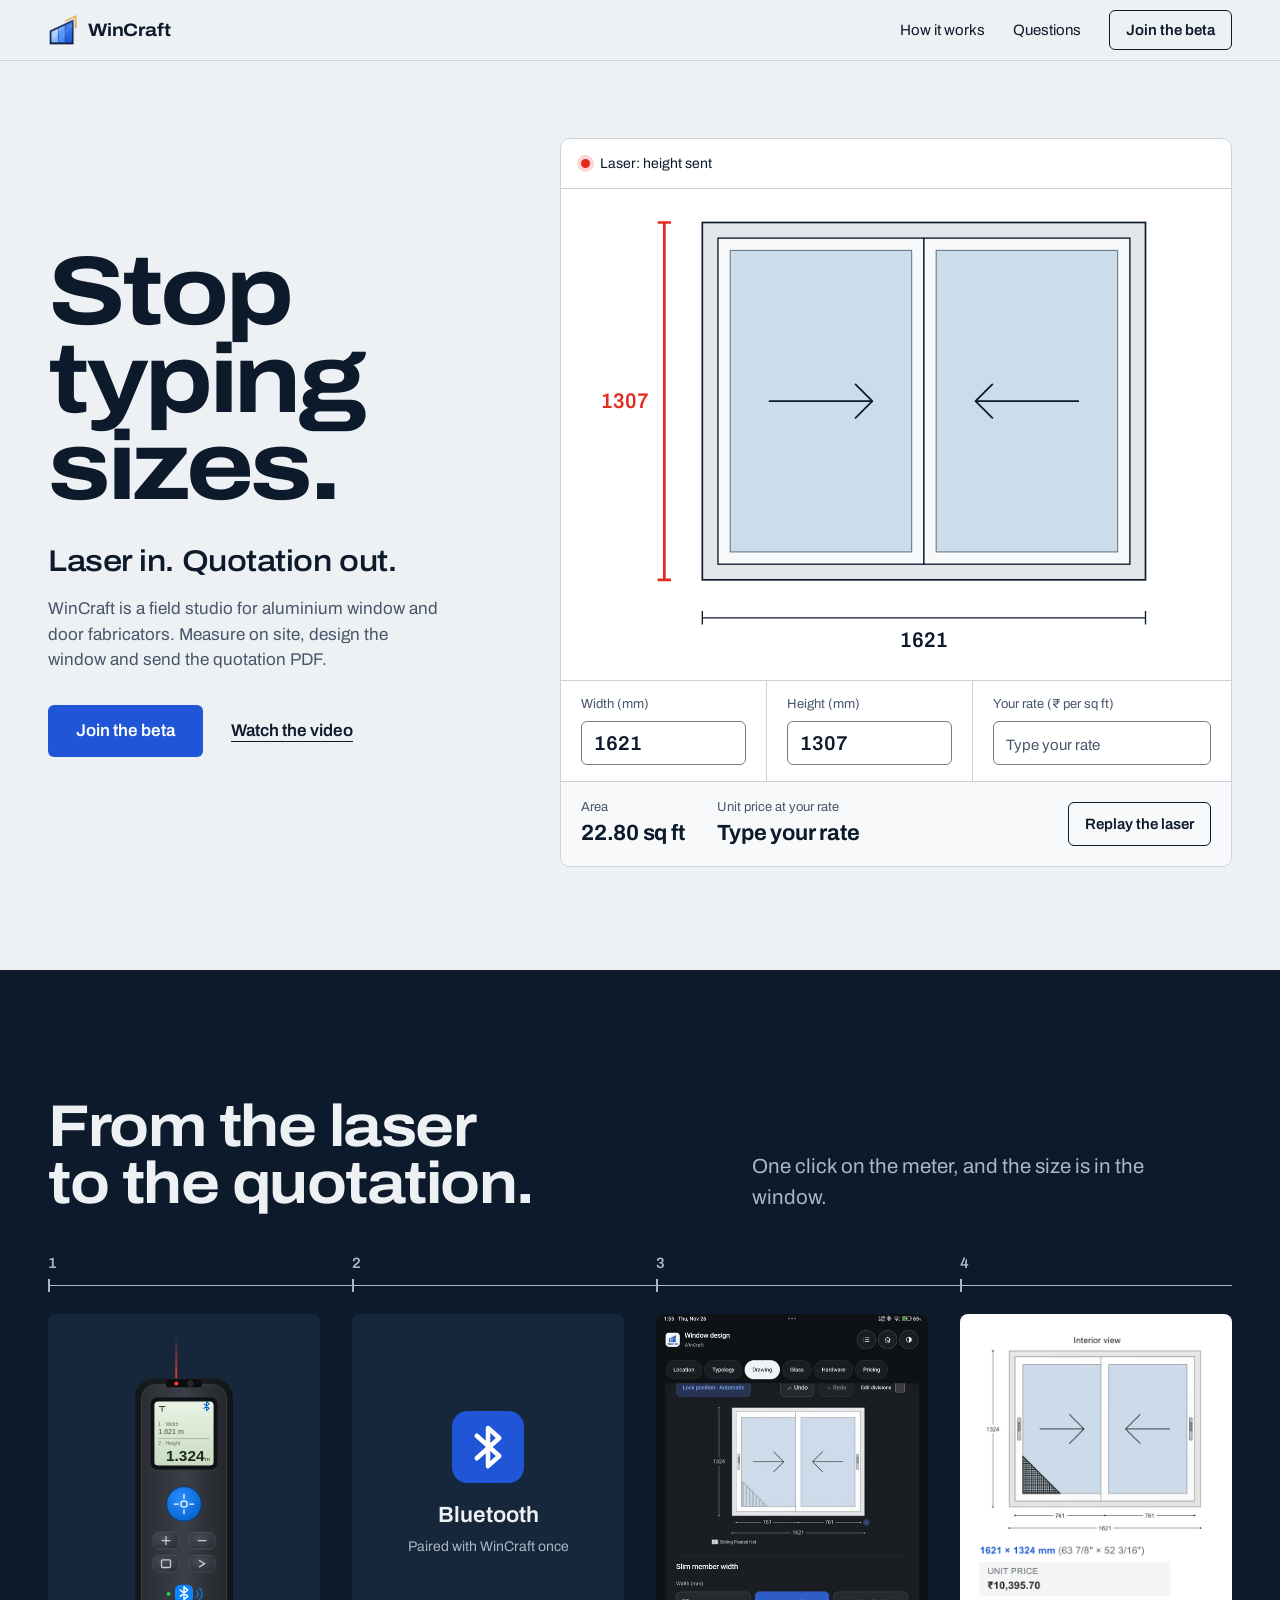
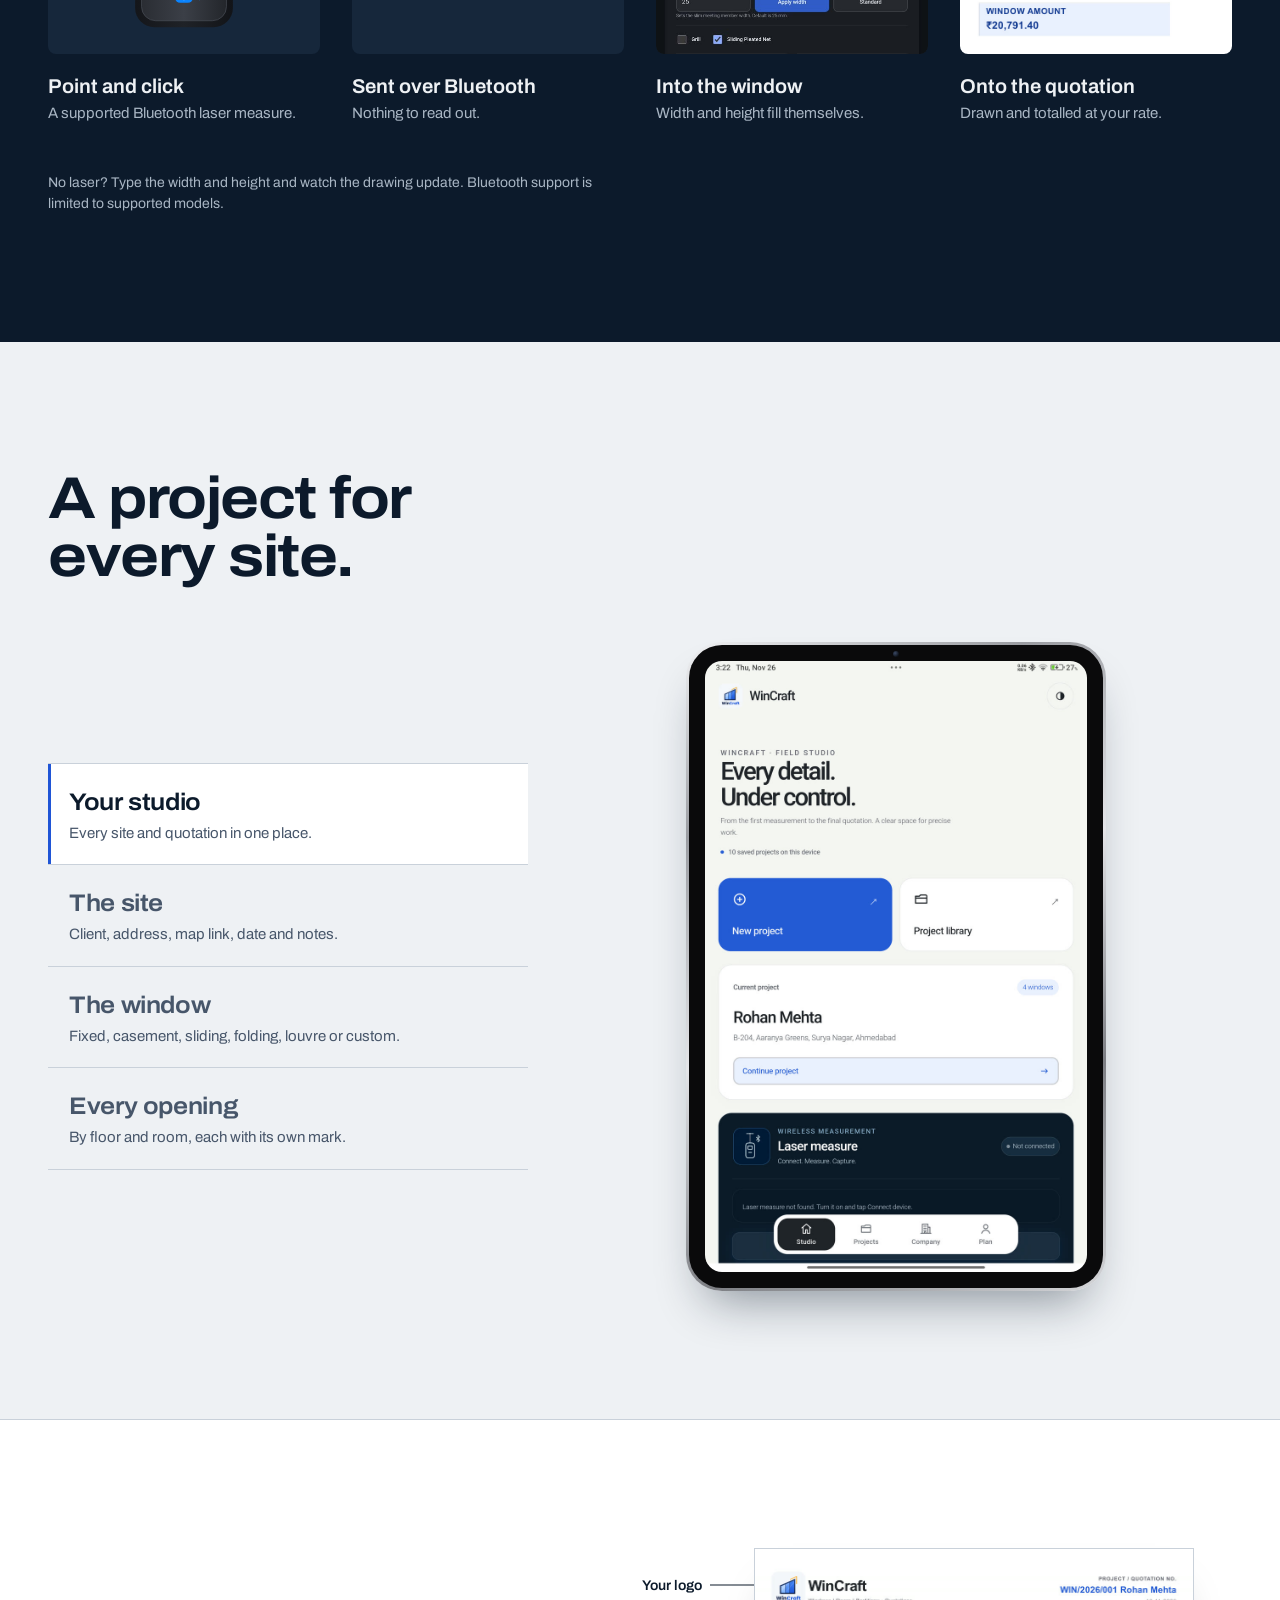
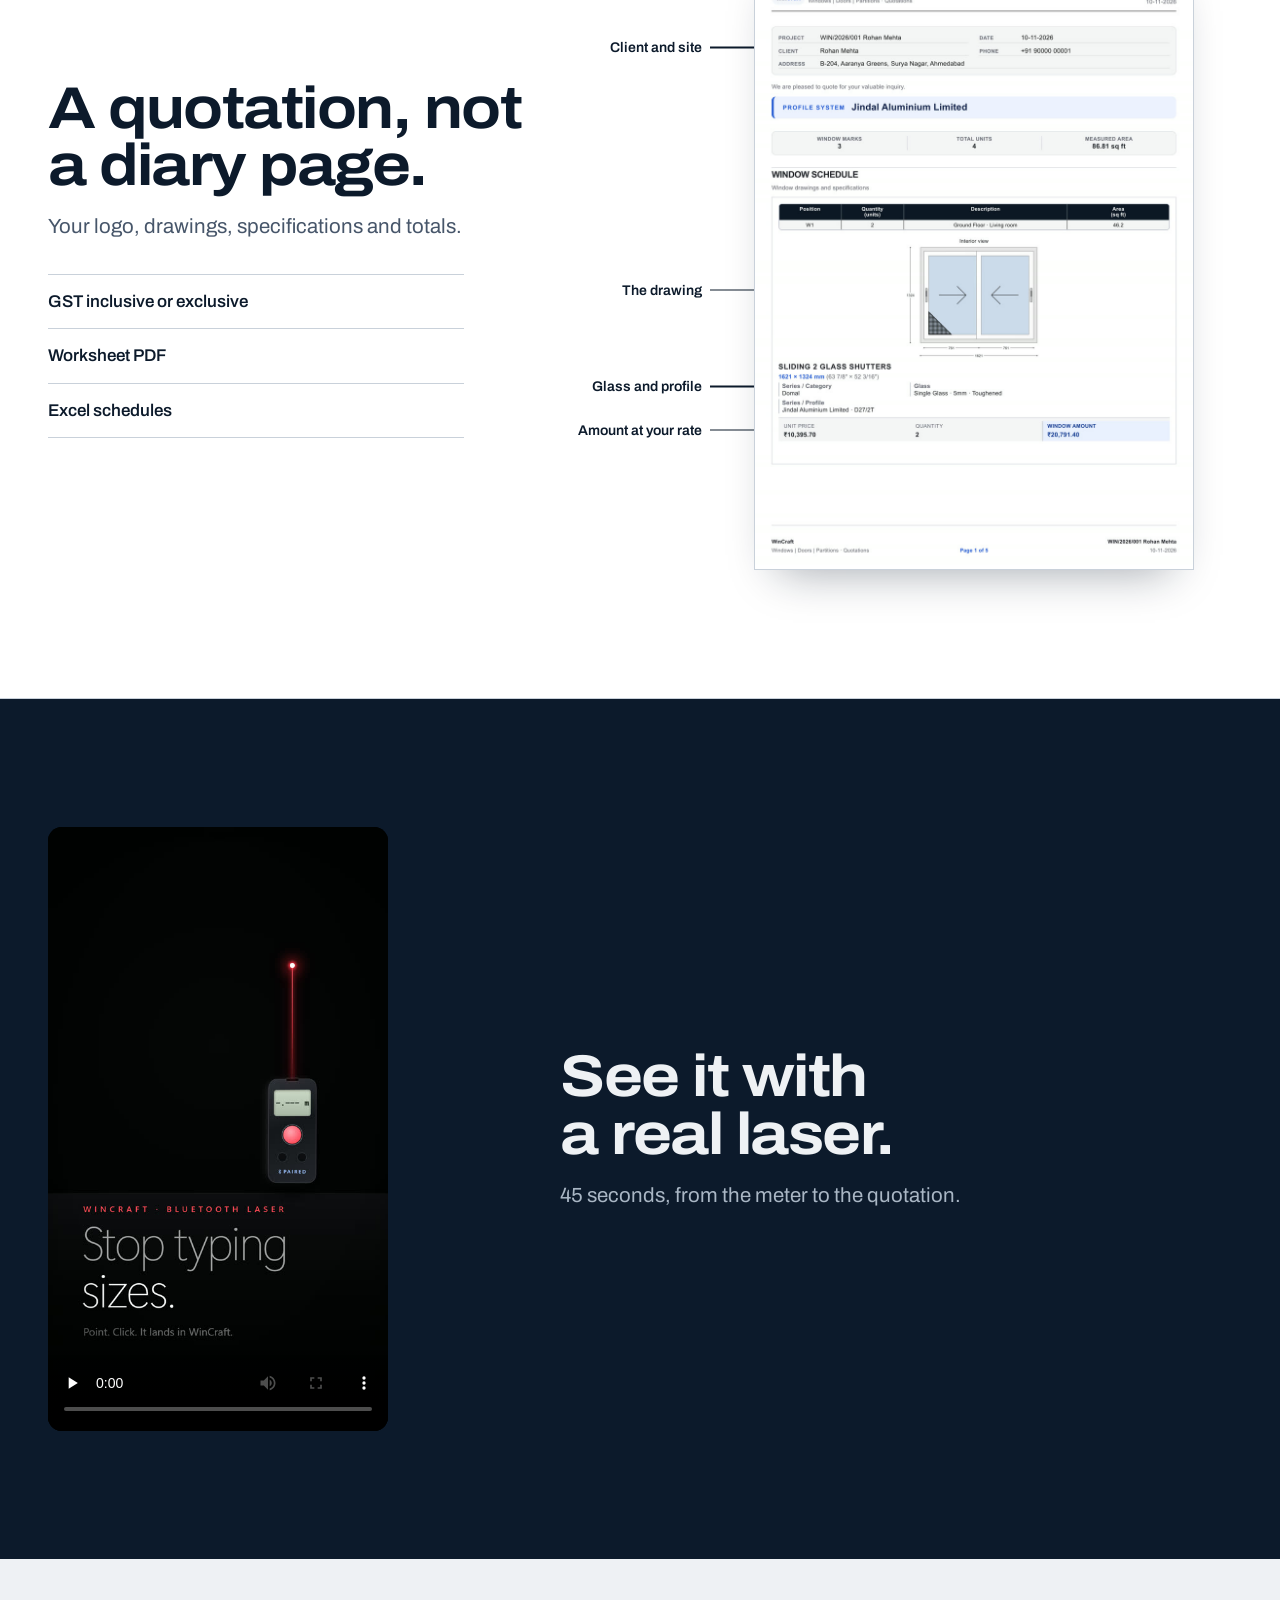
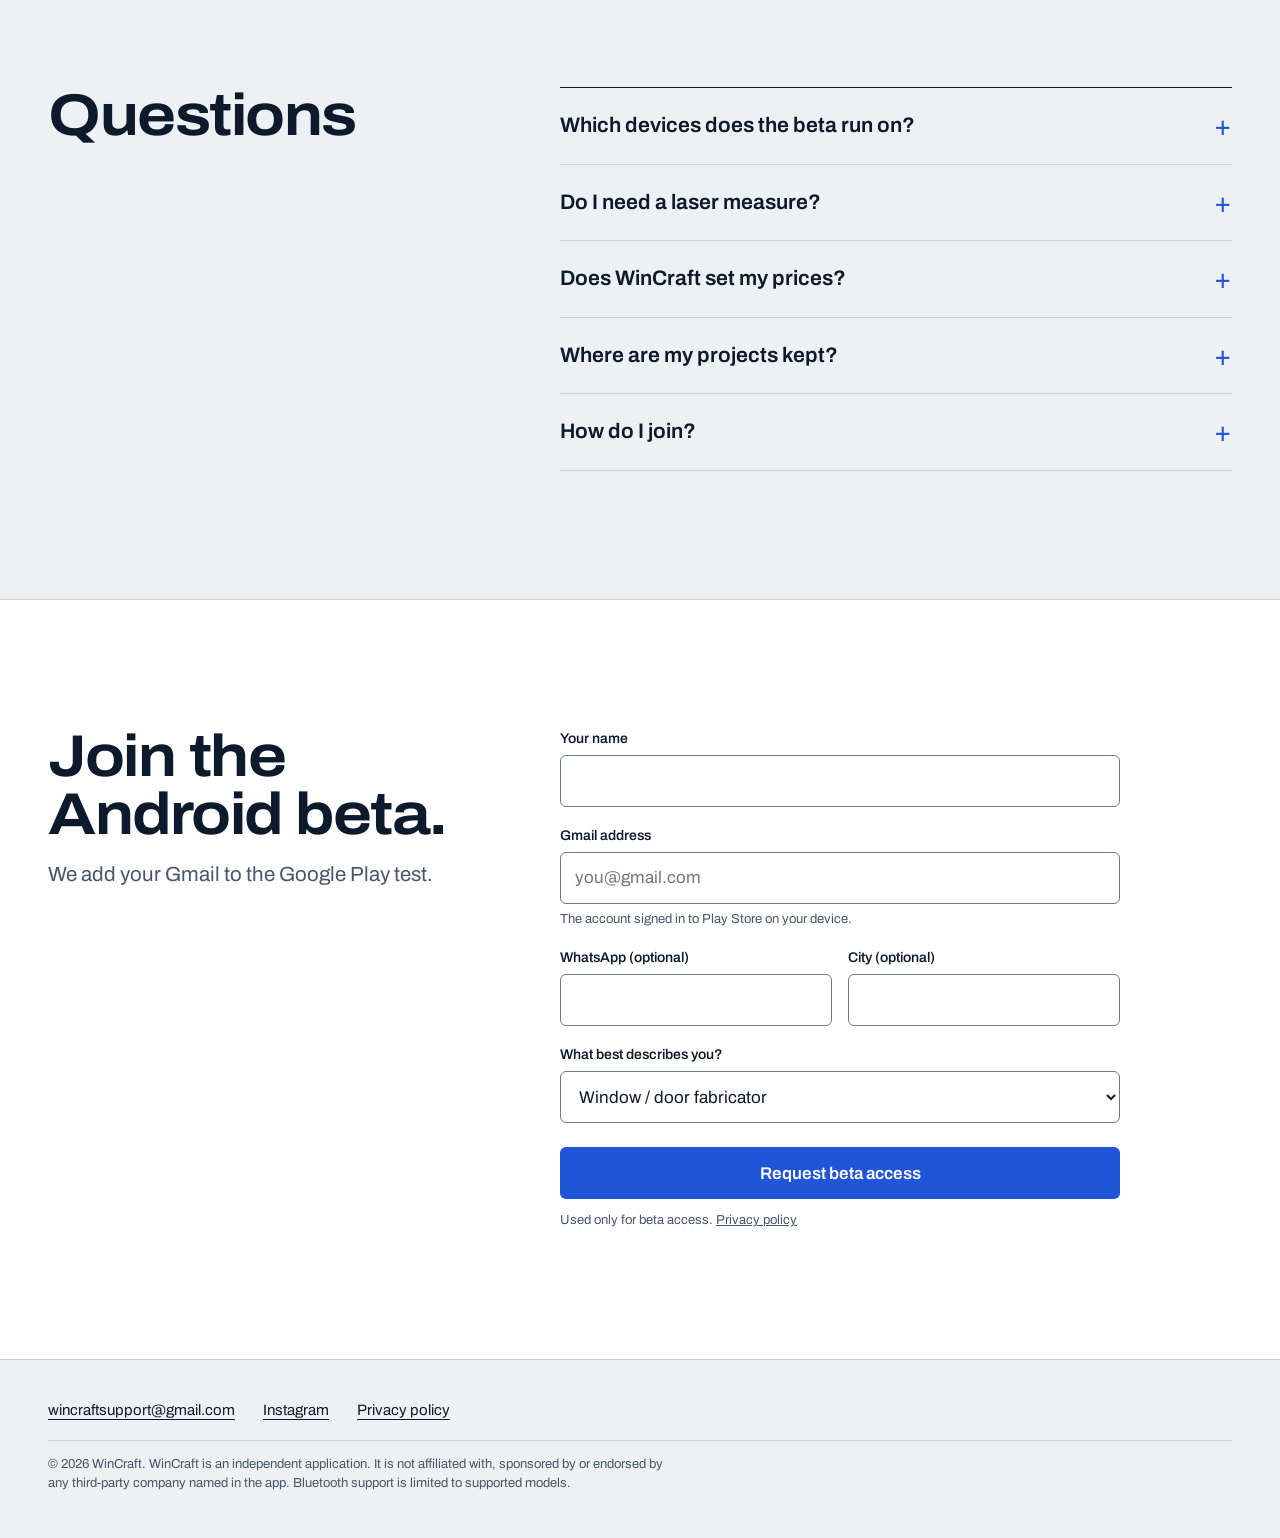
==== commit ceec59fd: "Redesign: drawing-sheet layout with live window drawing in the hero Archivo type, aluminium/navy pal" ====
--- a/index.html
+++ b/index.html
@@ -8,59 +8,82 @@
 <meta property="og:title" content="WinCraft: stop typing sizes">
 <meta property="og:description" content="Measure on site, design the window, send the quotation. Join the Android beta.">
 <meta property="og:image" content="https://wincraftapp.github.io/assets/reel-poster.jpg">
-<meta name="theme-color" content="#f5f5f7">
+<meta name="theme-color" content="#eef1f4">
 <link rel="icon" href="assets/logo-192.png">
-<link rel="stylesheet" href="site.css?v=8">
+<link rel="preconnect" href="https://fonts.googleapis.com">
+<link rel="preconnect" href="https://fonts.gstatic.com" crossorigin>
+<link rel="stylesheet" href="https://fonts.googleapis.com/css2?family=Archivo:wdth,wght@62..125,100..900&display=swap">
+<link rel="stylesheet" href="site.css?v=9">
 </head>
 <body>
-<header class="nav"><div class="wrap">
-  <a class="brand" href="#top"><img src="assets/logo-192.png" alt="">WinCraft</a>
+<header class="nav"><div class="wrap nav__row">
+  <a class="brand" href="#top"><img src="assets/logo-192.png" alt="" width="30" height="30">WinCraft</a>
   <nav class="nav__links" aria-label="Main">
     <a href="#how">How it works</a>
     <a href="#questions">Questions</a>
-    <a class="cta" href="#beta">Join the beta</a>
+    <a class="nav__cta" href="#beta">Join the beta</a>
   </nav>
 </div></header>
 
 <main>
-<section class="hero" id="top">
-  <div class="wrap">
+<section class="hero" id="top"><div class="wrap hero__grid">
+  <div class="hero__copy">
     <h1>Stop typing sizes.</h1>
-    <p class="sub">Laser in. Quotation out.</p>
-    <div class="ctas">
-      <a class="pill" href="#beta">Join the beta</a>
-      <a class="more" href="#video">Watch the video ›</a>
-    </div>
-  </div>
-  <div class="device"><img src="assets/laser-drawing.jpg" alt="Window drawing in WinCraft with width 1621 and height 1324 filled from the laser measure" width="540" height="864"></div>
-</section>
-
-<section class="band dark" id="how"><div class="wrap">
-  <h2>From the laser<br>to the quotation.</h2>
-  <p class="lede">One click on the meter, and the size is in the window.</p>
-  <div class="steps">
-    <div class="step">
+    <p class="hero__sub">Laser in. Quotation out.</p>
+    <p class="hero__body">WinCraft is a field studio for aluminium window and door fabricators. Measure on site, design the window and send the quotation PDF.</p>
+    <div class="hero__ctas">
+      <a class="btn" href="#beta">Join the beta</a>
+      <a class="link" href="#video">Watch the video</a>
+    </div>
+  </div>
+
+  <div class="bench" aria-label="Try it: a window drawn from its size">
+    <p class="bench__status" id="status"><span class="dot"></span><span id="statustext">Laser measure ready</span></p>
+    <svg id="draw" class="bench__draw" viewBox="0 0 600 440" role="img" aria-labelledby="drawtitle">
+      <title id="drawtitle">Sliding window, two shutters, drawn to the size below</title>
+      <g id="win"></g>
+    </svg>
+    <div class="bench__fields">
+      <label class="num"><span>Width (mm)</span><input id="w" type="number" inputmode="decimal" min="1" step="any" value="1000"></label>
+      <label class="num"><span>Height (mm)</span><input id="h" type="number" inputmode="decimal" min="1" step="any" value="1000"></label>
+      <label class="num"><span>Your rate (₹ per sq ft)</span><input id="rate" type="number" inputmode="decimal" min="0" step="any" placeholder="Type your rate"></label>
+    </div>
+    <div class="bench__out">
+      <p><span>Area</span><b><output id="area" for="w h">10.76</output> sq ft</b></p>
+      <p><span>Unit price at your rate</span><b><output id="price" for="w h rate">Type your rate</output></b></p>
+      <button class="ghost" id="fire" type="button">Replay the laser</button>
+    </div>
+  </div>
+</div></section>
+
+<section class="band band--dark" id="how"><div class="wrap">
+  <div class="head">
+    <h2>From the laser to the quotation.</h2>
+    <p class="lede">One click on the meter, and the size is in the window.</p>
+  </div>
+  <ol class="steps">
+    <li class="step">
       <div class="shot shot--meter"><img src="assets/laser-meter.svg" alt="Bluetooth laser measure: width 1.621 m, then height 1.324 m" width="220" height="460"></div>
       <h3>Point and click</h3><p>A supported Bluetooth laser measure.</p>
-    </div>
-    <div class="step">
-      <div class="shot"><div class="bt"><svg class="bt__icon" width="72" height="72" viewBox="0 0 64 64" aria-hidden="true"><rect width="64" height="64" rx="18" fill="#0a84ff"/><path d="M22 22 l20 18 -10 9 V15 l10 9 -20 18" fill="none" stroke="#fff" stroke-width="4" stroke-linecap="round" stroke-linejoin="round"/></svg><strong>Bluetooth</strong><span>Paired with WinCraft once</span></div></div>
+    </li>
+    <li class="step">
+      <div class="shot shot--bt"><svg width="72" height="72" viewBox="0 0 64 64" aria-hidden="true"><rect width="64" height="64" rx="14" fill="#1f55d6"/><path d="M22 22 l20 18 -10 9 V15 l10 9 -20 18" fill="none" stroke="#fff" stroke-width="4" stroke-linecap="round" stroke-linejoin="round"/></svg><strong>Bluetooth</strong><span>Paired with WinCraft once</span></div>
       <h3>Sent over Bluetooth</h3><p>Nothing to read out.</p>
-    </div>
-    <div class="step">
-      <div class="shot"><img src="assets/laser-drawing.jpg" alt="Window drawing with the laser sizes filled in" width="540" height="864" loading="lazy"></div>
+    </li>
+    <li class="step">
+      <div class="shot shot--screen"><img src="assets/laser-drawing.jpg" alt="Window drawing in WinCraft with width 1621 and height 1324 filled from the laser measure" width="540" height="864" loading="lazy"></div>
       <h3>Into the window</h3><p>Width and height fill themselves.</p>
-    </div>
-    <div class="step">
+    </li>
+    <li class="step">
       <div class="shot shot--paper"><img src="assets/quote-detail2.jpg" alt="Quotation detail: a 1621 by 1324 mm sliding window, unit price 10,395.70 rupees, window amount 20,791.40 rupees" width="580" height="744" loading="lazy"></div>
       <h3>Onto the quotation</h3><p>Drawn and totalled at your rate.</p>
-    </div>
-  </div>
+    </li>
+  </ol>
   <p class="note">No laser? Type the width and height and watch the drawing update. Bluetooth support is limited to supported models.</p>
 </div></section>
 
-<section class="band grey"><div class="wrap">
-  <h2>A project for every site.</h2>
+<section class="band"><div class="wrap">
+  <div class="head"><h2>A project for every site.</h2></div>
   <div class="tour">
     <ul class="tour__list" role="tablist" aria-label="WinCraft screens">
       <li role="presentation"><button role="tab" aria-selected="true" data-shot="assets/tab-studio.jpg"><b>Your studio</b><small>Every site and quotation in one place.</small></button></li>
@@ -68,24 +91,37 @@
       <li role="presentation"><button role="tab" aria-selected="false" data-shot="assets/tab-types.jpg"><b>The window</b><small>Fixed, casement, sliding, folding, louvre or custom.</small></button></li>
       <li role="presentation"><button role="tab" aria-selected="false" data-shot="assets/tab-cards.jpg"><b>Every opening</b><small>By floor and room, each with its own mark.</small></button></li>
     </ul>
-    <div class="pane" role="tabpanel" aria-label="Selected screen"><img id="shot" src="assets/tab-studio.jpg" alt="Your studio in WinCraft on a tablet" width="900" height="1440" loading="lazy"></div>
-  </div>
-</div></section>
-
-<section class="band"><div class="wrap">
-  <h2>A quotation,<br>not a diary page.</h2>
-  <p class="lede">Your logo, drawings, specifications and totals.</p>
-  <ul class="ticks"><li>GST inclusive or exclusive</li><li>Worksheet PDF</li><li>Excel schedules</li></ul>
-  <div class="paper"><img src="assets/quote-page2.jpg" alt="Quotation PDF page with the 1621 by 1324 mm sliding window" width="900" height="1274" loading="lazy"></div>
-</div></section>
-
-<section class="band dark" id="video"><div class="wrap">
-  <h2>See it with a real laser.</h2>
-  <p class="lede">45 seconds, from the meter to the quotation.</p>
+    <div class="tablet" role="tabpanel" aria-label="Selected screen"><img id="shot" src="assets/tab-studio.jpg" alt="Your studio in WinCraft on a tablet" width="900" height="1440" loading="lazy"></div>
+  </div>
+</div></section>
+
+<section class="band band--paper"><div class="wrap quote">
+  <div class="quote__copy">
+    <h2>A quotation, not a diary page.</h2>
+    <p class="lede">Your logo, drawings, specifications and totals.</p>
+    <ul class="ticks"><li>GST inclusive or exclusive</li><li>Worksheet PDF</li><li>Excel schedules</li></ul>
+  </div>
+  <figure class="sheet">
+    <ul class="sheet__notes" aria-hidden="true">
+      <li style="top:6%">Your logo</li>
+      <li style="top:16%">Client and site</li>
+      <li style="top:55%">The drawing</li>
+      <li style="top:70.5%">Glass and profile</li>
+      <li style="top:77.5%">Amount at your rate</li>
+    </ul>
+    <img src="assets/quote-page2.jpg" alt="Quotation PDF page with the 1621 by 1324 mm sliding window" width="900" height="1274" loading="lazy">
+  </figure>
+</div></section>
+
+<section class="band band--dark" id="video"><div class="wrap film">
   <div class="reel"><video src="assets/reel-laser.mp4" poster="assets/reel-poster.jpg" controls playsinline preload="none" aria-label="WinCraft with a Bluetooth laser measure, 45 second video"></video></div>
-</div></section>
-
-<section class="band" id="questions"><div class="wrap">
+  <div class="film__copy">
+    <h2>See it with a real laser.</h2>
+    <p class="lede">45 seconds, from the meter to the quotation.</p>
+  </div>
+</div></section>
+
+<section class="band" id="questions"><div class="wrap split">
   <h2>Questions</h2>
   <div class="qs">
     <details><summary>Which devices does the beta run on?</summary><p>Android phones and tablets. The beta is Android only for now.</p></details>
@@ -96,9 +132,11 @@
   </div>
 </div></section>
 
-<section class="band grey"><div class="wrap">
-  <h2 id="beta">Join the Android beta.</h2>
-  <p class="lede">We add your Gmail to the Google Play test.</p>
+<section class="band band--paper"><div class="wrap split">
+  <div>
+    <h2 id="beta">Join the Android beta.</h2>
+    <p class="lede">We add your Gmail to the Google Play test.</p>
+  </div>
   <form id="f" class="signup" novalidate>
     <div id="fields">
       <div class="field"><label for="name">Your name</label><input id="name" name="name" autocomplete="name" required></div>
@@ -114,7 +152,7 @@
           <option>Architect or interior designer</option>
           <option>Other</option>
         </select></div>
-      <button class="pill" type="submit">Request beta access</button>
+      <button class="btn" type="submit">Request beta access</button>
       <p class="small" id="msg" role="status"></p>
       <p class="small">Used only for beta access. <a href="privacy-policy.html">Privacy policy</a></p>
     </div>
@@ -166,6 +204,58 @@
   document.querySelectorAll('.tour__list button').forEach(o => o.setAttribute('aria-selected', o === b));
   shot.src = b.dataset.shot; shot.alt = b.querySelector('b').textContent + ' in WinCraft';
 }));
+
+// Hero bench: the drawing follows the size; the price follows the rate the visitor types.
+const $ = id => document.getElementById(id);
+const sqft = (w, h) => w * h / 92903.04; // one formula: mm² to sq ft, no rounding of the size
+console.assert(sqft(1219.2, 1219.2).toFixed(2) === '16.00' && sqft(1621, 1324).toFixed(2) === '23.10', 'area formula');
+const inr = n => '₹' + n.toLocaleString('en-IN', { minimumFractionDigits: 2, maximumFractionDigits: 2 });
+let lit = ''; // which dimension the laser is filling: 'w', 'h' or ''
+function draw(w, h) {
+  const s = Math.min(430 / w, 320 / h), fw = w * s, fh = h * s, x = 110 + (430 - fw) / 2, y = 30 + (320 - fh) / 2;
+  const t = Math.min(14, fw / 9, fh / 9), sw = (fw - 2 * t) / 2, sh = fh - 2 * t, g = Math.min(11, sw / 5);
+  const sash = (sx, dir) => {
+    const cx = sx + sw / 2, cy = y + fh / 2, a = Math.min(sw * .28, 46) * dir, k = Math.min(15, sw / 8);
+    return `<rect x="${sx}" y="${y + t}" width="${sw}" height="${sh}" class="sash"/><rect x="${sx + g}" y="${y + t + g}" width="${sw - 2 * g}" height="${sh - 2 * g}" class="glass"/>` +
+      `<path d="M${cx - a} ${cy}H${cx + a}M${cx + a - k * dir} ${cy - k}L${cx + a} ${cy}L${cx + a - k * dir} ${cy + k}" class="arrow"/>`;
+  };
+  const by = y + fh + 34, lx = x - 34;
+  $('win').innerHTML =
+    `<rect x="${x}" y="${y}" width="${fw}" height="${fh}" class="frame"/>` + sash(x + t, 1) + sash(x + t + sw, -1) +
+    `<g class="dim${lit === 'w' ? ' lit' : ''}"><path d="M${x} ${by}H${x + fw}M${x} ${by - 6}v12M${x + fw} ${by - 6}v12"/><text x="${x + fw / 2}" y="${by + 26}" text-anchor="middle">${+w.toFixed(1)}</text></g>` +
+    `<g class="dim${lit === 'h' ? ' lit' : ''}"><path d="M${lx} ${y}V${y + fh}M${lx - 6} ${y}h12M${lx - 6} ${y + fh}h12"/><text x="${lx - 14}" y="${y + fh / 2 + 6}" text-anchor="end">${+h.toFixed(1)}</text></g>`;
+}
+function update() {
+  const w = +$('w').value, h = +$('h').value, r = +$('rate').value;
+  if (!(w > 0 && h > 0)) { $('area').textContent = '0.00'; $('price').textContent = 'Type a width and height'; return; }
+  draw(w, h);
+  $('area').textContent = sqft(w, h).toFixed(2);
+  $('price').textContent = r > 0 ? inr(sqft(w, h) * r) : 'Type your rate';
+}
+// Typing always wins: it stops a running laser.
+['w', 'h', 'rate'].forEach(id => $(id).addEventListener('input', () => { if (id !== 'rate') { run++; lit = ''; $('status').classList.remove('on'); $('statustext').textContent = 'Size typed by hand'; } update(); }));
+// The laser: two shots, width then height, the same sizes as the quotation below.
+let run = 0;
+function shoot(id, to, label) {
+  const el = $(id), from = +el.value || 1000, me = run, t0 = performance.now();
+  lit = id; $('statustext').textContent = label; $('status').classList.add('on');
+  return new Promise(done => requestAnimationFrame(function step(now) {
+    if (me !== run) return;
+    const p = Math.min(1, (now - t0) / 900), e = 1 - Math.pow(1 - p, 3);
+    el.value = Math.round(from + (to - from) * e); update();
+    p < 1 ? requestAnimationFrame(step) : setTimeout(done, 350);
+  }));
+}
+async function laser() {
+  const me = ++run;
+  $('w').value = $('h').value = 1000; update();
+  if (matchMedia('(prefers-reduced-motion: reduce)').matches) { $('w').value = 1621; $('h').value = 1324; }
+  else { await shoot('w', 1621, 'Laser: width sent'); await shoot('h', 1324, 'Laser: height sent'); }
+  if (me !== run) return;
+  lit = ''; $('status').classList.remove('on'); $('statustext').textContent = 'Filled from the laser: 1621 × 1324 mm'; update();
+}
+$('fire').addEventListener('click', laser);
+update(); setTimeout(laser, 700);
 </script>
 </body>
 </html>
--- a/site.css
+++ b/site.css
@@ -1,130 +1,188 @@
-/* WinCraft landing page: Apple-style layout (mockup approved 2026-11-26). Self-contained; tokens.css and base.css are no longer used. */
+/* WinCraft landing page: drawing-sheet layout. One family (Archivo, width axis), aluminium sheet, navy ink, app blue; laser red only while the laser fills a size. */
 :root {
-  --ink: #1d1d1f; --mute: #6e6e73; --mute-dark: #a1a1a6; --blue: #0071e3; --blue-hover: #0077ed; --link-dark: #2997ff;
-  --grey: #f5f5f7; --card-dark: #1d1d1f; --line: #d2d2d7; --warn: #bf4800;
-  --font: -apple-system, BlinkMacSystemFont, "SF Pro Display", "SF Pro Text", "Inter", "Segoe UI", Roboto, system-ui, sans-serif;
-  --wrap: 1024px;
+  --sheet: #eef1f4; --panel: #fff; --ink: #0c1a2b; --ink-2: #47566a; --line: #c9d1da; --edge: #6f7b89;
+  --blue: #1f55d6; --blue-hover: #1847b8; --glass: #cbdceb; --alu: #e3e7eb; --laser: #e5281e;
+  --on-dark: #eef1f4; --on-dark-2: #a9b6c4; --dark-line: #26384d; --warn: #b3261e;
+  --font: "Archivo", "Segoe UI", Roboto, system-ui, sans-serif;
+  --pad: clamp(20px, 4vw, 48px); --gap: clamp(20px, 2.6vw, 32px); --band: clamp(72px, 10vw, 136px);
 }
 *, *::before, *::after { box-sizing: border-box; }
 html, body { overflow-x: clip; }
-html { scroll-padding-top: 64px; scroll-behavior: smooth; }
-body { margin: 0; font-family: var(--font); color: var(--ink); background: #fff; font-size: 17px; line-height: 1.47; -webkit-font-smoothing: antialiased; }
-h1, h2, h3, p { margin: 0; }
-h1, h2 { font-weight: 600; letter-spacing: -0.015em; line-height: 1.05; text-wrap: balance; overflow-wrap: break-word; }
+html { scroll-padding-top: 76px; scroll-behavior: smooth; }
+body { margin: 0; font-family: var(--font); font-stretch: 100%; color: var(--ink); background: var(--sheet); font-size: 17px; line-height: 1.5; -webkit-font-smoothing: antialiased; }
+h1, h2, h3, p, ul, ol, figure { margin: 0; }
+ul, ol { padding: 0; list-style: none; }
+h1, h2 { font-stretch: 112%; font-weight: 680; letter-spacing: -0.025em; line-height: 0.98; text-wrap: balance; overflow-wrap: break-word; }
+h2 { font-size: clamp(34px, 4.6vw, 64px); max-width: 14ch; }
+h3 { font-size: 20px; font-weight: 640; line-height: 1.2; }
 img, video { max-width: 100%; height: auto; display: block; }
-button, input, select { font: inherit; }
-a { color: #0066cc; text-decoration: none; }
-a:hover { text-decoration: underline; }
+button, input, select { font: inherit; color: inherit; }
+a { color: inherit; }
 :focus-visible { outline: 2px solid var(--blue); outline-offset: 3px; border-radius: 4px; }
-video:focus, video:focus-within { outline: 2px solid var(--link-dark); outline-offset: 3px; }
-.wrap { max-width: var(--wrap); margin-inline: auto; padding-inline: 22px; }
+.band--dark :focus-visible { outline-color: #8fb0ff; }
+.wrap { max-width: 1296px; margin-inline: auto; padding-inline: var(--pad); }
+.lede { font-size: clamp(18px, 1.6vw, 21px); color: var(--ink-2); max-width: 36ch; margin-top: 16px; }
 
 /* nav */
-.nav { position: sticky; top: 0; z-index: 10; background: rgba(251,251,253,.8); backdrop-filter: saturate(180%) blur(20px); -webkit-backdrop-filter: saturate(180%) blur(20px); border-bottom: 1px solid rgba(0,0,0,.08); }
-.nav .wrap { display: flex; align-items: center; justify-content: space-between; height: 52px; }
-.brand { display: inline-flex; align-items: center; gap: 8px; min-height: 44px; color: var(--ink); font-weight: 600; font-size: 15px; }
-.brand:hover { text-decoration: none; }
-.brand img { width: 28px; height: 28px; object-fit: contain; }
-.nav__links { display: flex; gap: 26px; font-size: 13px; }
-.nav__links a { color: var(--ink); display: inline-flex; align-items: center; min-height: 44px; }
-.nav__links a.cta { color: var(--blue); }
+.nav { position: sticky; top: 0; z-index: 10; background: var(--sheet); border-bottom: 1px solid var(--line); }
+.nav__row { display: flex; align-items: center; justify-content: space-between; height: 60px; }
+.brand { display: inline-flex; align-items: center; gap: 10px; min-height: 44px; font-stretch: 112%; font-weight: 680; font-size: 18px; letter-spacing: -0.01em; text-decoration: none; }
+.brand img { width: 30px; height: 30px; object-fit: contain; }
+.nav__links { display: flex; align-items: center; gap: 28px; font-size: 15px; }
+.nav__links a { display: inline-flex; align-items: center; min-height: 44px; text-decoration: none; }
+.nav__links a:hover { text-decoration: underline; text-underline-offset: 5px; }
+.nav__links .nav__cta { padding: 0 16px; min-height: 40px; border: 1.5px solid var(--ink); border-radius: 6px; font-weight: 600; }
+.nav__links .nav__cta:hover { background: var(--ink); color: var(--sheet); text-decoration: none; }
 
-/* buttons */
-.pill { display: inline-flex; align-items: center; justify-content: center; min-height: 44px; padding: 0 24px; border: 0; border-radius: 980px; background: var(--blue); color: #fff; font-size: 17px; cursor: pointer; transition: background-color .2s; }
-.pill:hover { background: var(--blue-hover); text-decoration: none; }
-.more { display: inline-flex; align-items: center; min-height: 44px; font-size: 17px; }
+/* buttons: one filled recipe */
+.btn { display: inline-flex; align-items: center; justify-content: center; min-height: 52px; padding: 0 28px; border: 0; border-radius: 6px; background: var(--blue); color: #fff; font-size: 17px; font-weight: 600; text-decoration: none; cursor: pointer; transition: background-color .15s; }
+.btn:hover { background: var(--blue-hover); }
+.link { display: inline-flex; align-items: center; min-height: 44px; font-weight: 600; text-underline-offset: 5px; }
+.ghost { min-height: 44px; padding: 0 16px; border: 1.5px solid var(--ink); border-radius: 6px; background: none; font-size: 15px; font-weight: 600; cursor: pointer; }
+.ghost:hover { background: var(--ink); color: var(--panel); }
 
 /* hero */
-.hero { background: var(--grey); text-align: center; padding-top: 56px; overflow: hidden; }
-.hero h1 { font-size: clamp(48px, 8vw, 80px); }
-.hero .sub { font-size: clamp(21px, 3vw, 28px); margin-top: 8px; }
-.ctas { display: flex; gap: 20px; justify-content: center; align-items: center; margin: 22px 0 40px; flex-wrap: wrap; }
-.device { width: min(360px, 80vw); margin-inline: auto; padding: 16px 16px 0; border-radius: 48px 48px 0 0; border-bottom: 0 !important; background: linear-gradient(#0a0a0b, #0a0a0b) padding-box, linear-gradient(150deg, #f2f3f5, #9a9ca1 22%, #e4e5e8 48%, #7c7e83 74%, #d6d7da) border-box; border: 3px solid transparent; position: relative; box-shadow: 0 30px 60px rgba(0,0,0,.2); }
-.device img { border-radius: 30px 30px 0 0; }
+.hero { padding-block: clamp(40px, 6vw, 88px) clamp(56px, 8vw, 112px); }
+.hero__grid { display: grid; grid-template-columns: minmax(0, 5fr) minmax(0, 7fr); gap: var(--gap); align-items: center; }
+.hero h1 { font-size: clamp(54px, 7.6vw, 112px); font-stretch: 116%; font-weight: 720; line-height: 0.9; letter-spacing: -0.035em; max-width: 7ch; }
+.hero__sub { font-size: clamp(22px, 2.4vw, 30px); font-stretch: 112%; font-weight: 560; letter-spacing: -0.015em; margin-top: 28px; }
+.hero__body { color: var(--ink-2); max-width: 40ch; margin-top: 12px; }
+.hero__ctas { display: flex; gap: 12px 28px; align-items: center; flex-wrap: wrap; margin-top: 32px; }
 
-/* sections */
-section.band { padding: 100px 0; text-align: center; }
-section.band h2 { font-size: clamp(36px, 5.5vw, 56px); }
-section.band .lede { font-size: clamp(19px, 2.2vw, 21px); color: var(--mute); margin: 14px auto 0; max-width: 44ch; }
-.dark { background: #000; color: #f5f5f7; }
-section.dark .lede { color: var(--mute-dark); }
-.grey { background: var(--grey); }
+.bench { background: var(--panel); border: 1px solid var(--line); border-radius: 10px; }
+.bench__status { display: flex; align-items: center; gap: 10px; padding: 14px 20px; border-bottom: 1px solid var(--line); font-size: 14px; color: var(--ink-2); }
+.dot { width: 9px; height: 9px; border-radius: 50%; background: var(--edge); }
+.bench__status.on { color: var(--ink); }
+.bench__status.on .dot { background: var(--laser); box-shadow: 0 0 0 4px rgb(229 40 30 / .18); }
+.bench__draw { display: block; width: 100%; height: auto; }
+.frame { fill: var(--alu); stroke: var(--ink); stroke-width: 1.5; }
+.sash { fill: #f6f8fa; stroke: var(--ink); stroke-width: 1.2; }
+.glass { fill: var(--glass); stroke: var(--edge); stroke-width: 1; }
+.arrow { fill: none; stroke: var(--ink); stroke-width: 1.6; stroke-linecap: round; stroke-linejoin: round; }
+.dim path { fill: none; stroke: var(--ink); stroke-width: 1.2; }
+.dim text { font: 600 19px var(--font); font-stretch: 92%; font-variant-numeric: tabular-nums; fill: var(--ink); }
+.dim.lit path { stroke: var(--laser); stroke-width: 2.4; }
+.dim.lit text { fill: var(--laser); }
+.bench__fields { display: grid; grid-template-columns: 1fr 1fr 1.25fr; border-top: 1px solid var(--line); }
+.num { display: block; padding: 14px 20px 16px; border-right: 1px solid var(--line); min-width: 0; }
+.num:last-child { border-right: 0; }
+.num span { display: block; font-size: 13px; color: var(--ink-2); }
+.num input { width: 100%; min-height: 44px; margin-top: 6px; padding: 0 12px; border: 1px solid var(--edge); border-radius: 6px; background: var(--panel); font-size: 20px; font-weight: 600; font-variant-numeric: tabular-nums; }
+.num input::placeholder { font-size: 15px; font-weight: 400; color: var(--ink-2); }
+.num input:focus-visible, .field input:focus-visible, .field select:focus-visible { outline: none; border-color: var(--blue); box-shadow: 0 0 0 3px rgb(31 85 214 / .28); }
+.bench__out { display: flex; align-items: center; gap: 12px 32px; flex-wrap: wrap; padding: 16px 20px; border-top: 1px solid var(--line); background: #f7f9fb; border-radius: 0 0 10px 10px; }
+.bench__out p span { display: block; font-size: 13px; color: var(--ink-2); }
+.bench__out p b { font-size: 22px; font-weight: 680; font-variant-numeric: tabular-nums; letter-spacing: -0.01em; }
+.bench__out .ghost { margin-left: auto; }
 
-/* steps */
-.steps { display: grid; grid-template-columns: repeat(4, minmax(0, 1fr)); gap: 20px; margin-top: 56px; text-align: left; }
-.step { background: var(--card-dark); border-radius: 18px; padding: 20px; }
-.step .shot { aspect-ratio: 9 / 14; border-radius: 12px; overflow: hidden; background: #2c2c2e; display: grid; place-items: center; }
-.step .shot img { width: 100%; height: 100%; object-fit: cover; object-position: top; }
-.step .shot--paper { background: #fff; }
-.step .shot--paper img { object-fit: contain; object-position: center; }
-.step .shot--meter { background: radial-gradient(ellipse 70% 55% at 50% 45%, #3a3a3c, #1c1c1e); }
-.step .shot--meter img { width: 62%; height: auto; object-fit: contain; }
-.step h3 { font-size: 19px; font-weight: 600; margin-top: 16px; }
-.step p { color: #86868b; font-size: 15px; margin-top: 4px; }
-.bt { text-align: center; padding: 16px; }
-.bt__icon { width: 72px; height: 72px; margin: 0 auto 16px; display: block; filter: drop-shadow(0 8px 20px rgba(10,132,255,.45)); }
-.bt strong { display: block; font-size: 24px; font-weight: 600; }
-.bt span { display: block; color: var(--mute-dark); font-size: 14px; margin-top: 6px; }
-.note { color: #86868b; font-size: 14px; margin-top: 32px; }
+/* bands */
+.band { padding-block: var(--band); }
+.band--paper { background: var(--panel); border-block: 1px solid var(--line); }
+.band--dark { background: var(--ink); color: var(--on-dark); }
+.band--dark .lede { color: var(--on-dark-2); }
+.head { display: grid; grid-template-columns: minmax(0, 7fr) minmax(0, 5fr); gap: var(--gap); align-items: end; }
+.head .lede { margin-top: 0; }
+
+/* steps: a real sequence, so it is numbered and joined by one dimension line */
+.steps { display: grid; grid-template-columns: repeat(4, minmax(0, 1fr)); gap: var(--gap); margin-top: 72px; border-top: 1.5px solid var(--on-dark-2); counter-reset: step; }
+.step { position: relative; padding-top: 28px; counter-increment: step; }
+.step::after { content: ""; position: absolute; top: -7px; left: 0; width: 1.5px; height: 13px; background: var(--on-dark-2); }
+.step::before { content: counter(step); position: absolute; top: -34px; left: 0; font-size: 15px; font-weight: 600; font-variant-numeric: tabular-nums; color: var(--on-dark-2); }
+.shot { aspect-ratio: 4 / 5; border-radius: 8px; overflow: hidden; background: #16273b; display: grid; place-items: center; }
+.shot img { width: 100%; height: 100%; object-fit: cover; object-position: top; }
+.shot--meter img { width: 52%; height: auto; object-fit: contain; }
+.shot--paper { background: #fff; }
+.shot--paper img { object-fit: contain; object-position: center; padding: 10px; }
+.shot--bt { align-content: center; text-align: center; padding: 16px; }
+.shot--bt svg { margin: 0 auto 16px; }
+.shot--bt strong { display: block; font-size: 22px; font-weight: 640; }
+.shot--bt span { display: block; color: var(--on-dark-2); font-size: 14px; margin-top: 4px; }
+.step h3 { margin-top: 20px; }
+.step p { color: var(--on-dark-2); font-size: 15px; margin-top: 4px; }
+.note { color: var(--on-dark-2); font-size: 14px; margin-top: 48px; max-width: 70ch; }
 
 /* tour */
-.tour { display: grid; grid-template-columns: minmax(0, 1fr) minmax(0, 1fr); gap: 56px; align-items: center; margin-top: 56px; text-align: left; }
-.tour__list { list-style: none; margin: 0; padding: 0; display: grid; gap: 8px; }
-.tour__list button { width: 100%; text-align: left; background: none; border: 0; border-radius: 14px; padding: 16px 18px; cursor: pointer; color: var(--mute); min-height: 44px; transition: background-color .2s, color .2s; }
-.tour__list button b { display: block; font-size: 21px; font-weight: 600; }
+.tour { display: grid; grid-template-columns: minmax(0, 5fr) minmax(0, 7fr); gap: var(--gap); align-items: center; margin-top: 56px; }
+.tour__list { border-top: 1px solid var(--line); }
+.tour__list li { border-bottom: 1px solid var(--line); }
+.tour__list button { display: block; width: 100%; text-align: left; background: none; border: 0; border-left: 3px solid transparent; padding: 20px 20px 20px 18px; cursor: pointer; color: var(--ink-2); }
+.tour__list button b { display: block; font-stretch: 108%; font-size: 24px; font-weight: 640; letter-spacing: -0.015em; }
 .tour__list button small { display: block; font-size: 15px; margin-top: 2px; }
-.tour__list button[aria-selected="true"] { background: #fff; color: var(--ink); box-shadow: 0 4px 18px rgba(0,0,0,.06); }
-.tour__list button[aria-selected="true"] small { color: var(--mute); }
-.pane { width: min(440px, 100%); margin-inline: auto; padding: 18px; border-radius: 40px; background: linear-gradient(#0a0a0b, #0a0a0b) padding-box, linear-gradient(150deg, #f2f3f5, #9a9ca1 22%, #e4e5e8 48%, #7c7e83 74%, #d6d7da) border-box; border: 3px solid transparent; position: relative; box-shadow: 0 1px 0 rgba(255,255,255,.6), 0 30px 60px rgba(0,0,0,.25), 0 10px 20px rgba(0,0,0,.12); }
-.pane img { border-radius: 19px; }
-.pane::before, .device::before { content: ""; position: absolute; top: 7px; left: 50%; width: 6px; height: 6px; margin-left: -3px; border-radius: 50%; background: radial-gradient(circle at 35% 35%, #3b4a66, #0d1118 70%); box-shadow: 0 0 0 1px #1c1c1e; }
-.pane::after { content: ""; position: absolute; inset: 18px; border-radius: 19px; pointer-events: none; background: linear-gradient(125deg, rgba(255,255,255,.14), rgba(255,255,255,0) 38%); }
+.tour__list button:hover { color: var(--ink); }
+.tour__list button[aria-selected="true"] { background: var(--panel); border-left-color: var(--blue); color: var(--ink); }
+.tour__list button[aria-selected="true"] small { color: var(--ink-2); }
+/* metal edge, glass bezel and camera: the device frame from the earlier page */
+.tablet { position: relative; width: min(420px, 100%); margin-inline: auto; padding: 16px; border-radius: 36px; border: 3px solid transparent; background: linear-gradient(#0a0a0b, #0a0a0b) padding-box, linear-gradient(150deg, #f2f3f5, #9a9ca1 22%, #e4e5e8 48%, #7c7e83 74%, #d6d7da) border-box; box-shadow: 0 28px 48px -20px rgb(12 26 43 / .45); }
+.tablet::before { content: ""; position: absolute; top: 6px; left: 50%; width: 6px; height: 6px; margin-left: -3px; border-radius: 50%; background: radial-gradient(circle at 35% 35%, #3b4a66, #0d1118 70%); }
+.tablet img { border-radius: 17px; width: 100%; }
 
-/* quotation and video */
-.paper { width: min(380px, 86vw); margin: 56px auto 0; border-radius: 12px; overflow: hidden; box-shadow: 0 24px 60px rgba(0,0,0,.15); }
-.ticks { list-style: none; padding: 0; margin: 28px auto 0; display: flex; gap: 12px 32px; justify-content: center; flex-wrap: wrap; color: var(--mute); }
-.reel { width: min(360px, 86vw); margin: 56px auto 0; border-radius: 24px; overflow: hidden; background: #111; }
+/* quotation */
+.quote { display: grid; grid-template-columns: minmax(0, 5fr) minmax(0, 7fr); gap: var(--gap); align-items: center; }
+.ticks { margin-top: 32px; border-top: 1px solid var(--line); max-width: 26rem; }
+.ticks li { padding: 14px 0; border-bottom: 1px solid var(--line); font-weight: 560; }
+.sheet { position: relative; width: min(440px, 100%); justify-self: end; margin-right: clamp(0px, 3vw, 40px); }
+.sheet img { border: 1px solid var(--line); box-shadow: 0 24px 44px -24px rgb(12 26 43 / .4); }
+.sheet__notes li { position: absolute; right: 100%; transform: translateY(-50%); display: flex; align-items: center; gap: 8px; font-size: 14px; font-weight: 600; white-space: nowrap; }
+.sheet__notes li::after { content: ""; width: 44px; height: 1.2px; background: var(--ink); }
 
-/* questions */
-.qs { max-width: 720px; margin: 48px auto 0; text-align: left; border-top: 1px solid var(--line); }
+/* video */
+.film { display: grid; grid-template-columns: minmax(0, 5fr) minmax(0, 7fr); gap: var(--gap); align-items: center; }
+.reel { width: min(340px, 100%); border-radius: 14px; overflow: hidden; background: #000; }
+.reel video { width: 100%; }
+video:focus-visible { outline: 2px solid #8fb0ff; outline-offset: 3px; }
+
+/* questions and sign-up share the split: heading left, body right */
+.split { display: grid; grid-template-columns: minmax(0, 5fr) minmax(0, 7fr); gap: var(--gap); align-items: start; }
+.qs { border-top: 1.5px solid var(--ink); }
 .qs details { border-bottom: 1px solid var(--line); }
-.qs summary { cursor: pointer; list-style: none; padding: 20px 0; min-height: 44px; font-size: 19px; font-weight: 600; display: flex; justify-content: space-between; gap: 16px; }
+.qs summary { cursor: pointer; list-style: none; padding: 22px 0; font-size: 21px; font-weight: 620; display: flex; justify-content: space-between; align-items: center; gap: 16px; }
 .qs summary::-webkit-details-marker { display: none; }
-.qs summary::after { content: "+"; color: var(--blue); font-weight: 400; font-size: 24px; line-height: 1; }
+.qs summary::after { content: "+"; color: var(--blue); font-weight: 400; font-size: 28px; line-height: 1; }
 .qs details[open] summary::after { content: "\2212"; }
-.qs details p { padding: 0 0 20px; color: var(--mute); }
+.qs details p { padding: 0 0 22px; color: var(--ink-2); max-width: 60ch; }
 
-/* sign-up */
-.signup { max-width: 520px; margin: 48px auto 0; text-align: left; }
-.field { margin-bottom: 16px; }
-.field label { display: block; font-size: 14px; color: var(--mute); margin-bottom: 6px; }
-.field input, .field select { width: 100%; min-height: 52px; padding: 0 16px; border: 1px solid var(--line); border-radius: 12px; background: #fff; color: var(--ink); font-size: 17px; }
-.field input:focus-visible, .field select:focus-visible { outline: none; border-color: var(--blue); box-shadow: 0 0 0 4px rgba(0,113,227,.25); }
+.signup { max-width: 560px; }
+.field { margin-bottom: 18px; }
+.field label { display: block; font-size: 14px; font-weight: 560; margin-bottom: 6px; }
+.field input, .field select { width: 100%; min-height: 52px; padding: 0 14px; border: 1px solid var(--edge); border-radius: 6px; background: var(--panel); font-size: 17px; }
 .pair { display: grid; grid-template-columns: minmax(0, 1fr) minmax(0, 1fr); gap: 16px; }
-.hint { font-size: 13px; color: var(--mute); margin-top: 6px; }
-.signup .pill { width: 100%; min-height: 52px; margin-top: 8px; }
-.small { font-size: 13px; color: var(--mute); margin-top: 12px; text-align: center; }
-.small a { text-decoration: underline; }
-#msg { color: var(--warn); }
+.hint { font-size: 13px; color: var(--ink-2); margin-top: 6px; }
+.signup .btn { width: 100%; margin-top: 6px; }
+.small { font-size: 13px; color: var(--ink-2); margin-top: 12px; }
+#msg { color: var(--warn); font-weight: 600; }
 #msg:empty { display: none; }
-#done { display: none; text-align: center; padding: 32px 0; }
-#done h3 { font-size: 32px; font-weight: 600; }
-#done p { color: var(--mute); margin-top: 8px; }
+#done { display: none; padding: 8px 0; }
+#done h3 { font-size: 34px; font-stretch: 112%; letter-spacing: -0.02em; }
+#done p { color: var(--ink-2); margin-top: 8px; }
 
 /* footer */
-.foot { background: var(--grey); color: var(--mute); font-size: 12px; padding: 24px 0 40px; }
-.foot .wrap { display: grid; gap: 8px; }
-.foot ul { list-style: none; padding: 0; margin: 0; display: flex; gap: 0 24px; flex-wrap: wrap; }
-.foot ul a { color: var(--ink); display: inline-flex; min-height: 44px; align-items: center; }
-.foot .legal { border-top: 1px solid var(--line); padding-top: 12px; }
+.foot { color: var(--ink-2); font-size: 13px; padding: 28px 0 44px; }
+.foot ul { display: flex; gap: 0 28px; flex-wrap: wrap; border-bottom: 1px solid var(--line); padding-bottom: 8px; }
+.foot ul a { display: inline-flex; min-height: 44px; align-items: center; color: var(--ink); font-size: 15px; text-underline-offset: 4px; }
+.foot .legal { padding-top: 14px; max-width: 90ch; }
 
-@media (max-width: 820px) {
-  .steps { grid-template-columns: repeat(2, minmax(0, 1fr)); }
-  .tour { grid-template-columns: minmax(0, 1fr); }
-  section.band { padding: 72px 0; }
+@media (max-width: 1200px) { .sheet__notes { display: none; } }
+@media (max-width: 960px) {
+  .hero__grid, .head, .tour, .quote, .film, .split { grid-template-columns: minmax(0, 1fr); }
+  .hero h1 { max-width: none; }
+  .head .lede { margin-top: 16px; }
+  .steps { grid-template-columns: repeat(2, minmax(0, 1fr)); row-gap: 72px; }
+  .steps .step:nth-child(n+3)::after { display: none; }
+  .sheet { justify-self: center; margin: 24px 0 0; }
+  .film__copy { order: -1; }
+  .reel { margin-inline: auto; }
+  .split > h2, .split > div:first-child { margin-bottom: 24px; }
 }
-@media (max-width: 480px) {
-  .nav__links a:not(.cta) { display: none; }
+@media (max-width: 560px) {
+  .nav__links a:not(.nav__cta) { display: none; }
+  .bench__fields { grid-template-columns: 1fr 1fr; }
+  .num:nth-child(2) { border-right: 0; }
+  .num:last-child { grid-column: 1 / -1; border-top: 1px solid var(--line); }
+  .bench__out .ghost { margin-left: 0; width: 100%; }
   .steps, .pair { grid-template-columns: minmax(0, 1fr); }
+  .steps { border-top: 0; margin-top: 40px; row-gap: 40px; }
+  .steps .step { padding-top: 0; }
+  .steps .step::after, .steps .step:nth-child(n+3)::after { display: none; }
+  .steps .step::before { display: block; position: static; margin-bottom: 8px; }
 }
 @media (prefers-reduced-motion: reduce) { html { scroll-behavior: auto; } * { transition: none !important; } }
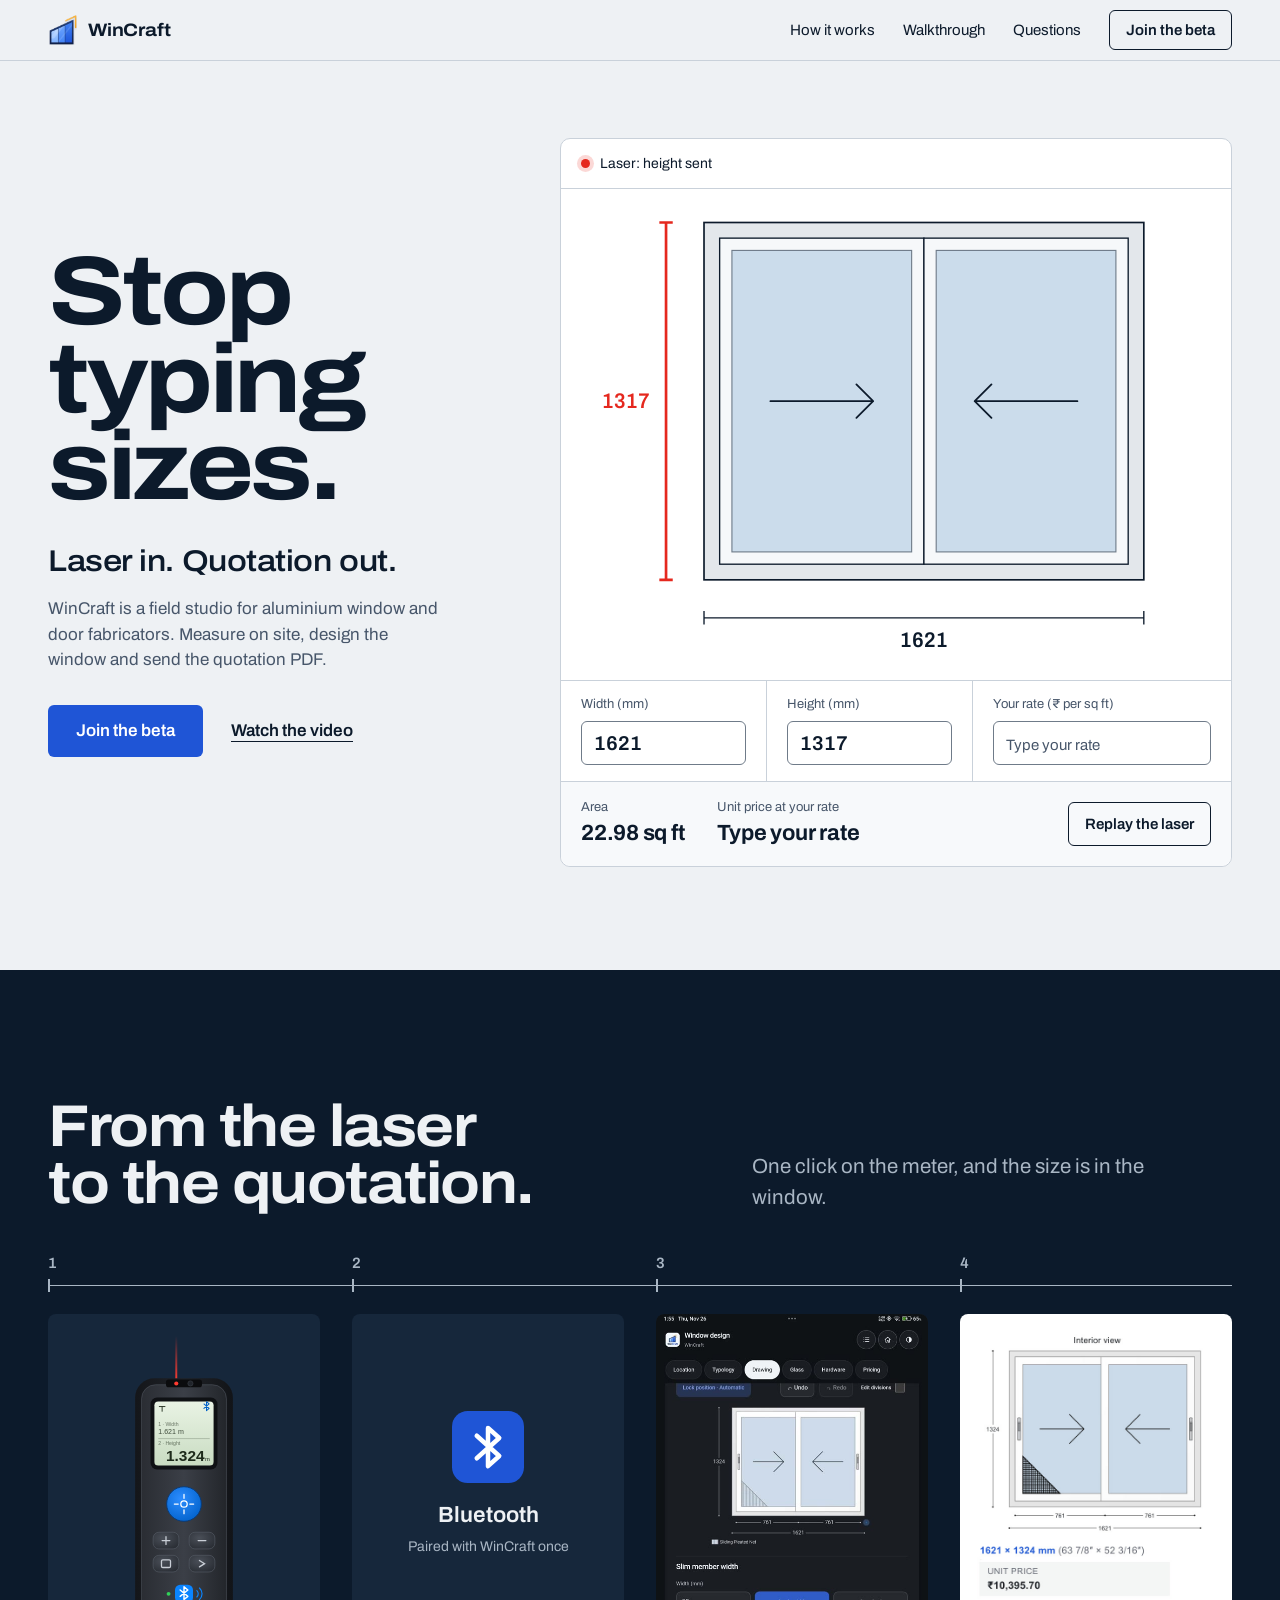
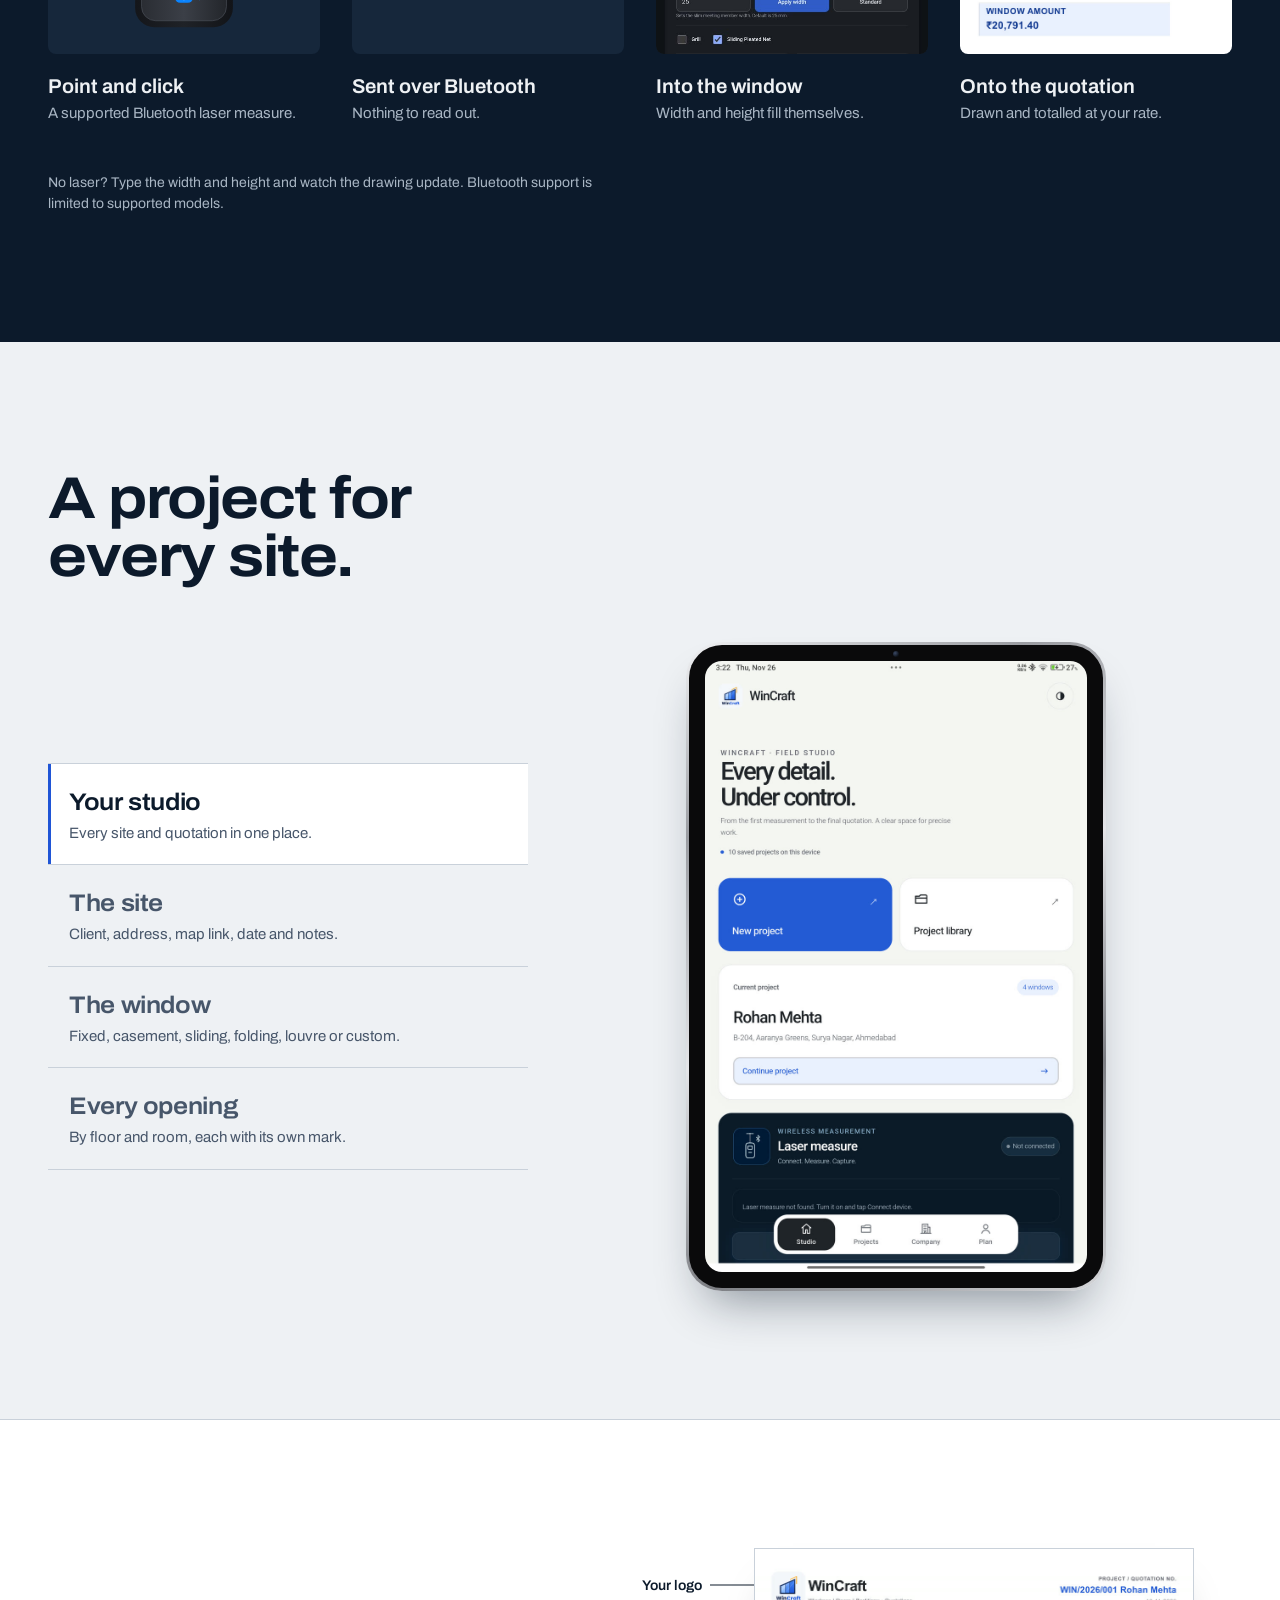
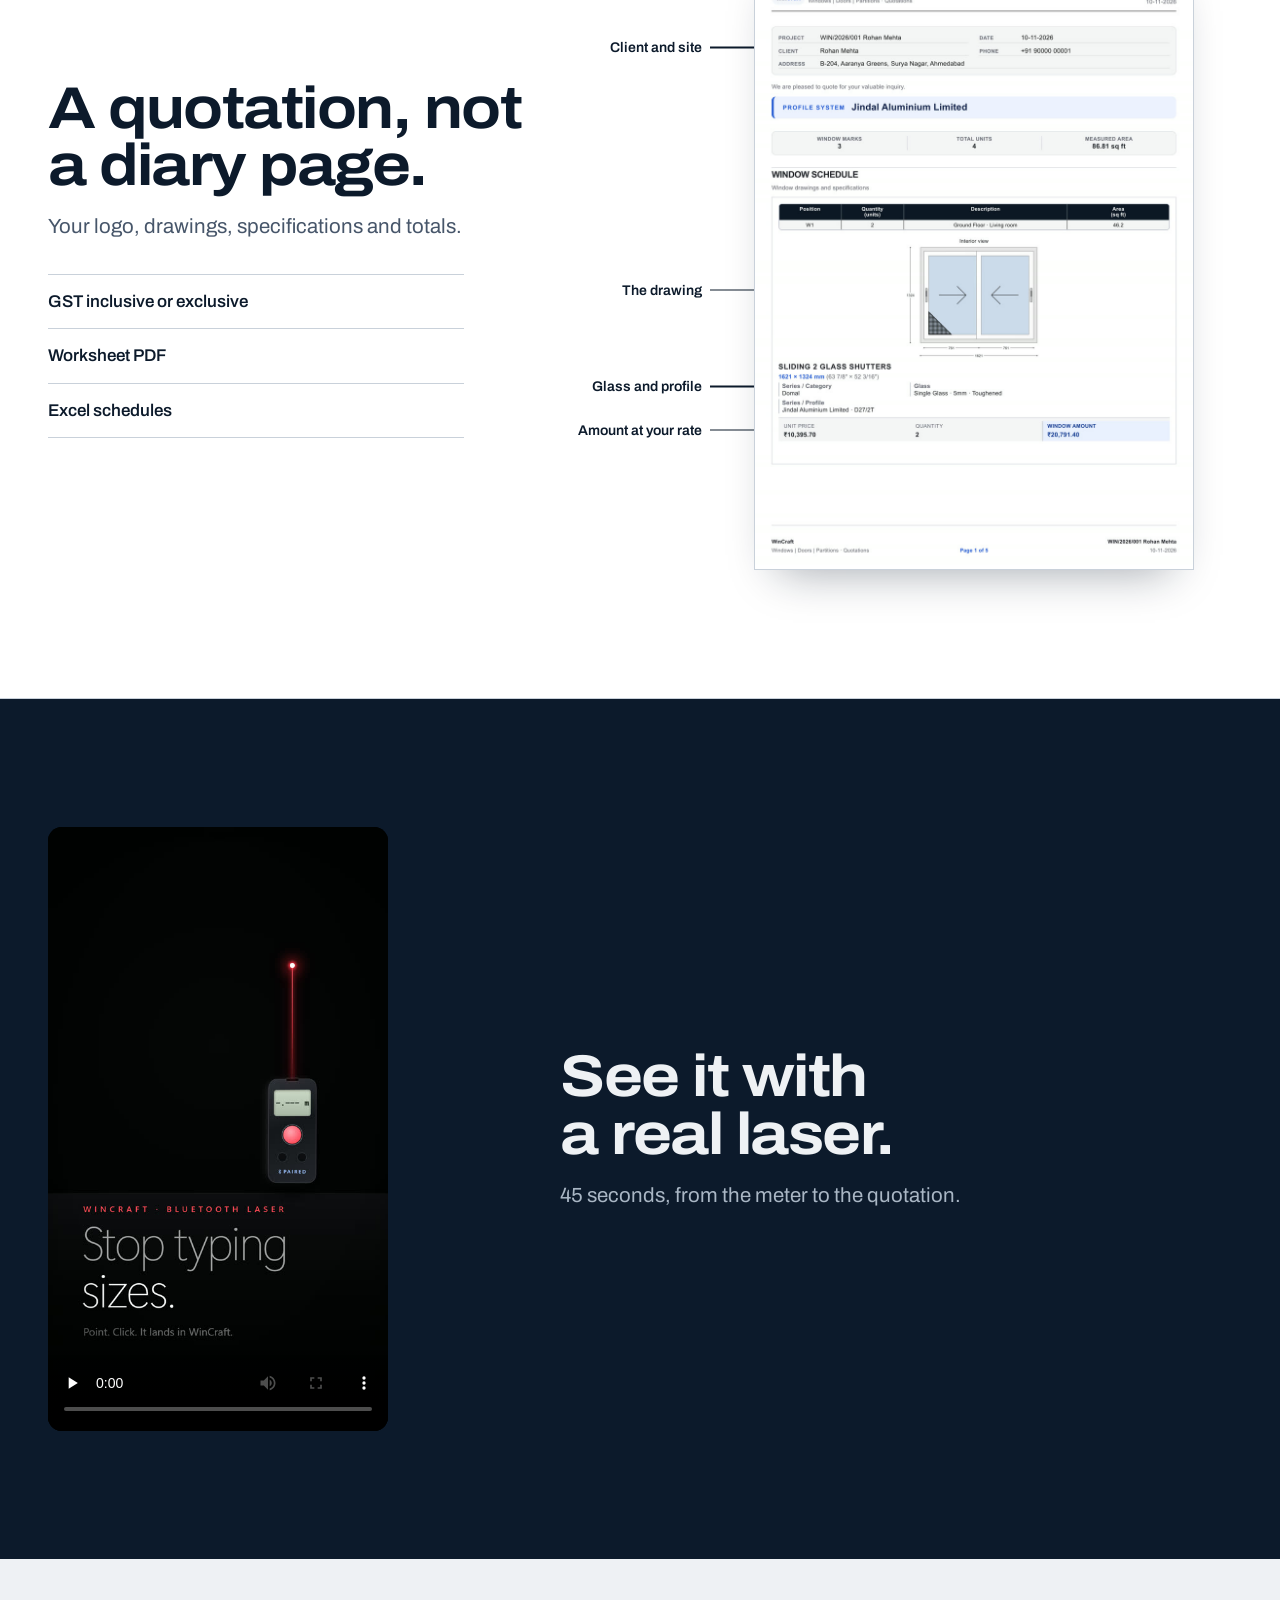
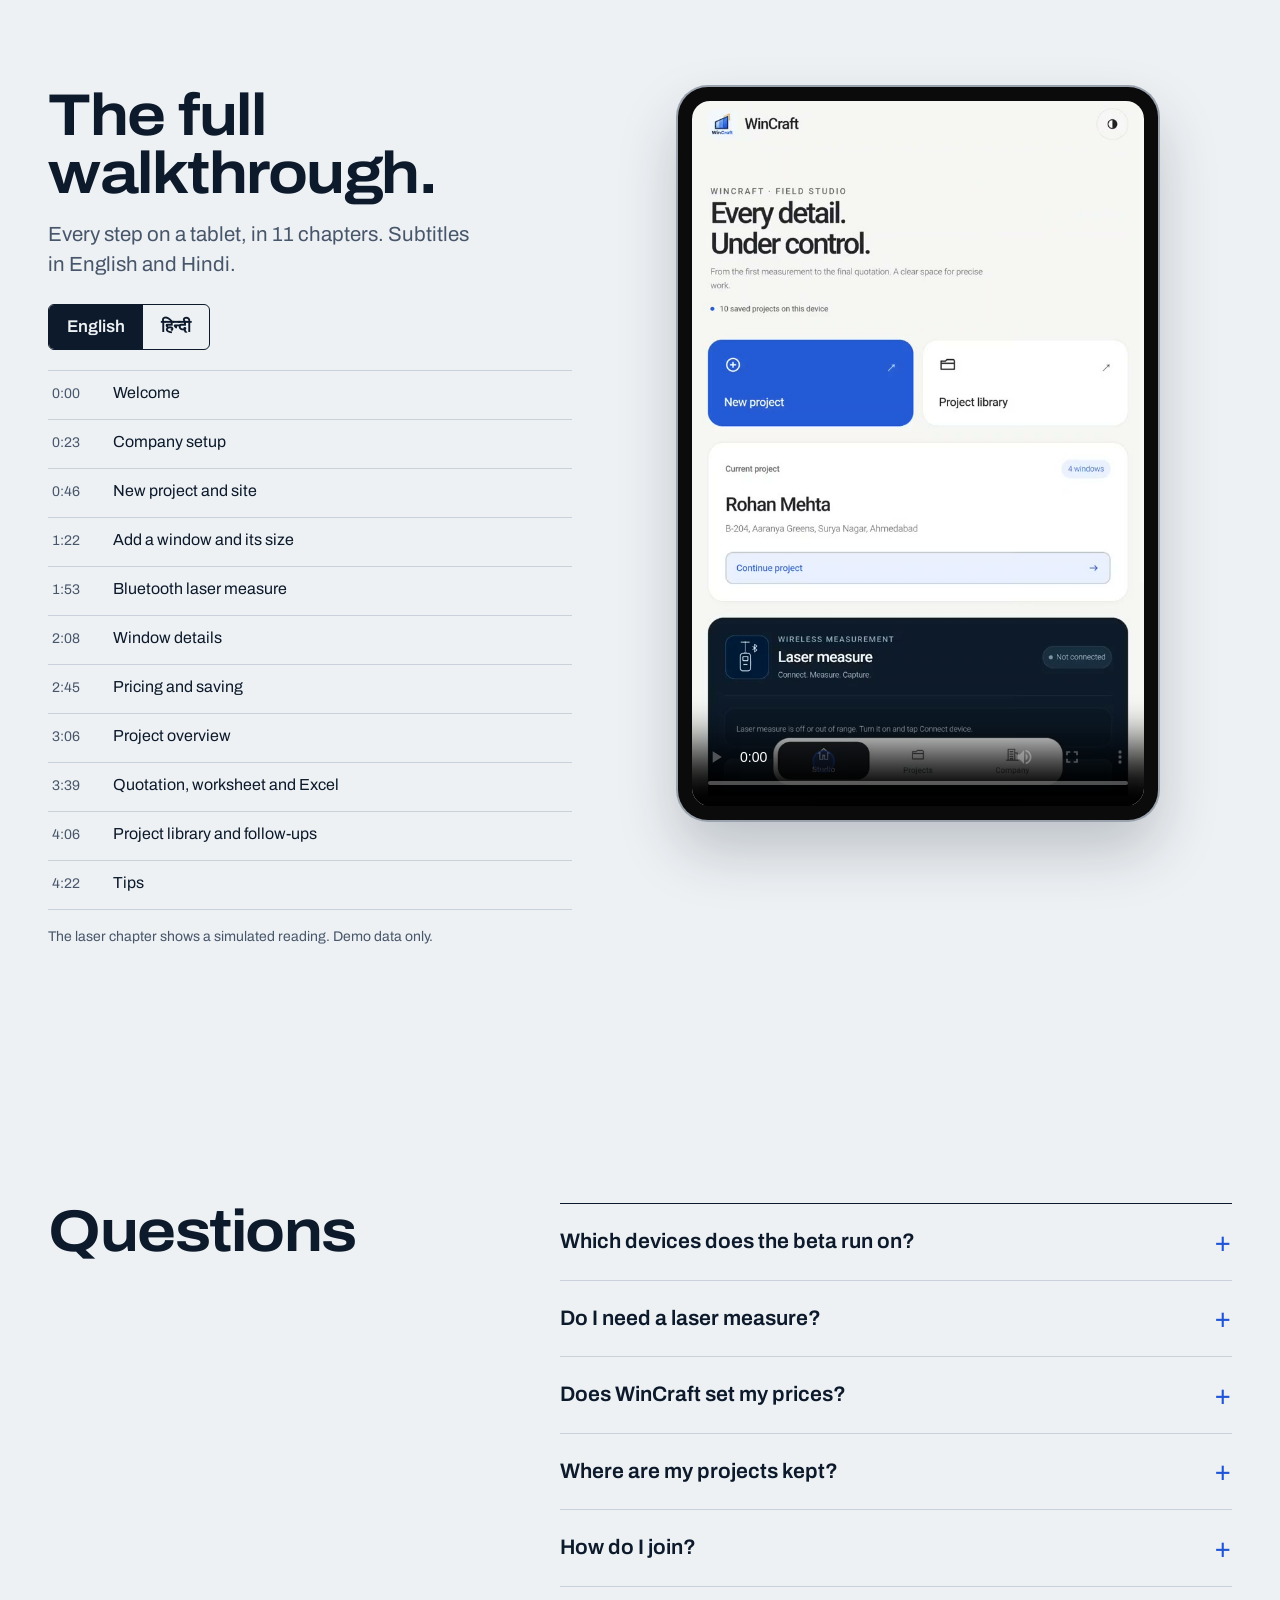
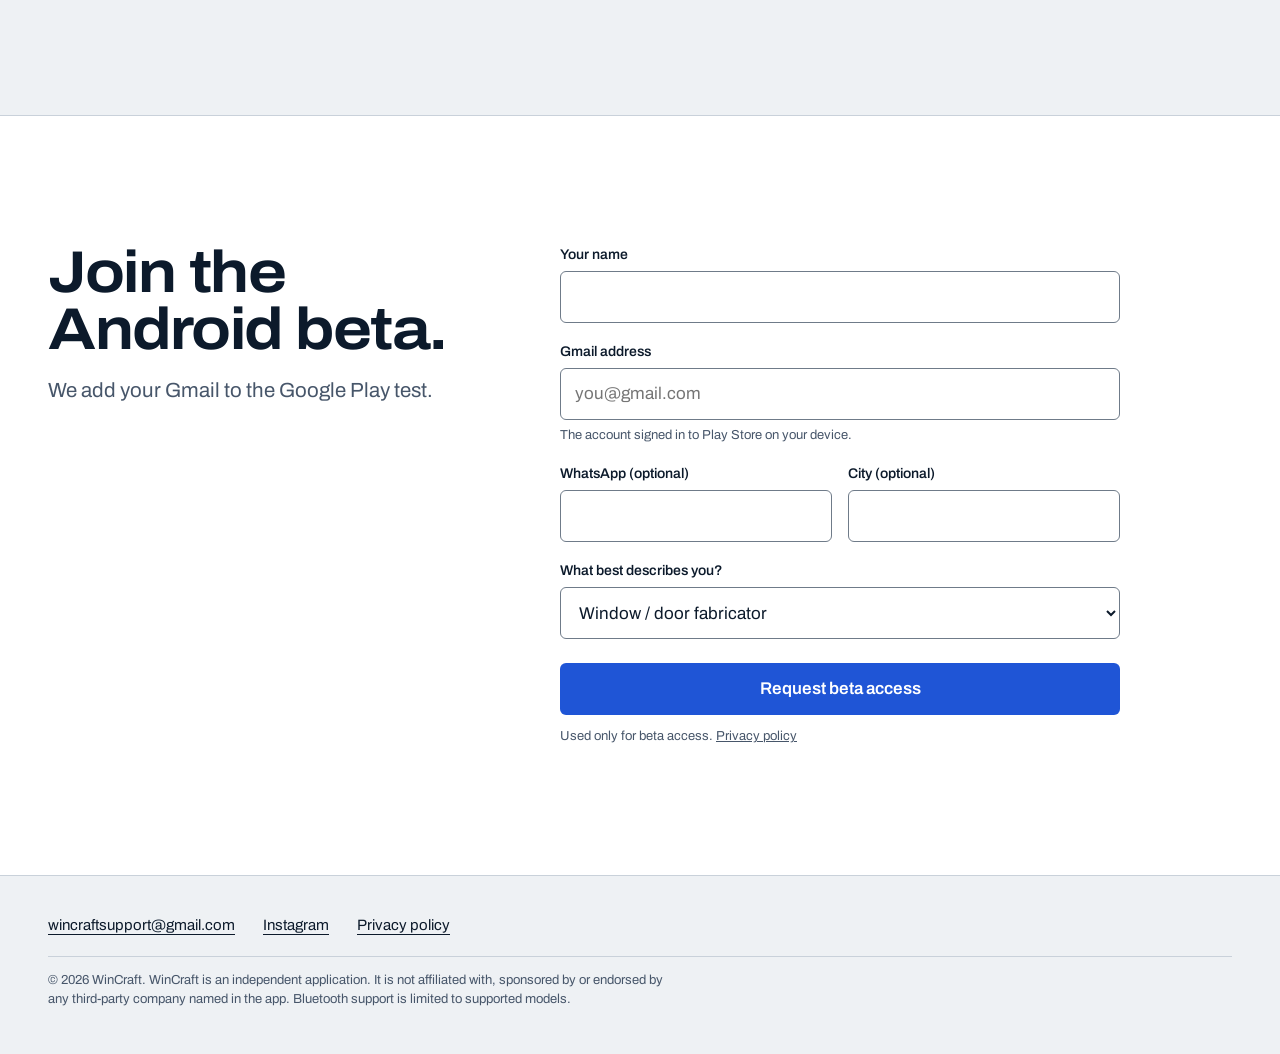
==== commit 2cd4028e: "Add tablet walkthrough video with chapters and English/Hindi subtitles Co-Authored-By: Claude Opus 5" ====
--- a/index.html
+++ b/index.html
@@ -13,13 +13,14 @@
 <link rel="preconnect" href="https://fonts.googleapis.com">
 <link rel="preconnect" href="https://fonts.gstatic.com" crossorigin>
 <link rel="stylesheet" href="https://fonts.googleapis.com/css2?family=Archivo:wdth,wght@62..125,100..900&display=swap">
-<link rel="stylesheet" href="site.css?v=9">
+<link rel="stylesheet" href="site.css?v=10">
 </head>
 <body>
 <header class="nav"><div class="wrap nav__row">
   <a class="brand" href="#top"><img src="assets/logo-192.png" alt="" width="30" height="30">WinCraft</a>
   <nav class="nav__links" aria-label="Main">
     <a href="#how">How it works</a>
+    <a href="#walkthrough">Walkthrough</a>
     <a href="#questions">Questions</a>
     <a class="nav__cta" href="#beta">Join the beta</a>
   </nav>
@@ -118,6 +119,38 @@
   <div class="film__copy">
     <h2>See it with a real laser.</h2>
     <p class="lede">45 seconds, from the meter to the quotation.</p>
+  </div>
+</div></section>
+
+<section class="band" id="walkthrough"><div class="wrap walk">
+  <div class="walk__side">
+    <h2 data-en="The full walkthrough." data-hi="पूरा walkthrough.">The full walkthrough.</h2>
+    <p class="lede" data-en="Every step on a tablet, in 11 chapters. Subtitles in English and Hindi." data-hi="Tablet पर हर step, 11 chapters में. Subtitles English और हिन्दी में.">Every step on a tablet, in 11 chapters. Subtitles in English and Hindi.</p>
+    <div class="lang" role="group" aria-label="Subtitle language">
+      <button type="button" data-lang="en" aria-pressed="true">English</button>
+      <button type="button" data-lang="hi" aria-pressed="false" lang="hi">हिन्दी</button>
+    </div>
+    <ol class="chapters" aria-label="Chapters">
+      <li><button type="button" data-t="0"><span class="t">0:00</span><span data-en="Welcome" data-hi="स्वागत">Welcome</span></button></li>
+      <li><button type="button" data-t="23.13"><span class="t">0:23</span><span data-en="Company setup" data-hi="Company setup">Company setup</span></button></li>
+      <li><button type="button" data-t="46.4"><span class="t">0:46</span><span data-en="New project and site" data-hi="नया project और site">New project and site</span></button></li>
+      <li><button type="button" data-t="82.76"><span class="t">1:22</span><span data-en="Add a window and its size" data-hi="Window और उसका size">Add a window and its size</span></button></li>
+      <li><button type="button" data-t="113.89"><span class="t">1:53</span><span data-en="Bluetooth laser measure" data-hi="Bluetooth laser measure">Bluetooth laser measure</span></button></li>
+      <li><button type="button" data-t="128.22"><span class="t">2:08</span><span data-en="Window details" data-hi="Window की details">Window details</span></button></li>
+      <li><button type="button" data-t="165.57"><span class="t">2:45</span><span data-en="Pricing and saving" data-hi="Pricing और save">Pricing and saving</span></button></li>
+      <li><button type="button" data-t="186.24"><span class="t">3:06</span><span data-en="Project overview" data-hi="Project overview">Project overview</span></button></li>
+      <li><button type="button" data-t="219.45"><span class="t">3:39</span><span data-en="Quotation, worksheet and Excel" data-hi="Quotation, worksheet और Excel">Quotation, worksheet and Excel</span></button></li>
+      <li><button type="button" data-t="246.72"><span class="t">4:06</span><span data-en="Project library and follow-ups" data-hi="Project library और follow-ups">Project library and follow-ups</span></button></li>
+      <li><button type="button" data-t="262.06"><span class="t">4:22</span><span data-en="Tips" data-hi="Tips">Tips</span></button></li>
+    </ol>
+    <p class="walk__note" data-en="The laser chapter shows a simulated reading. Demo data only." data-hi="Laser chapter में simulated reading है. सिर्फ़ demo data.">The laser chapter shows a simulated reading. Demo data only.</p>
+  </div>
+  <div class="walk__device">
+    <video id="wt" controls playsinline preload="metadata" poster="assets/walkthrough-poster.jpg" width="720" height="1122" aria-label="WinCraft walkthrough on a tablet, 4 minutes 42 seconds, with English and Hindi subtitles">
+      <source src="assets/walkthrough.mp4" type="video/mp4">
+      <track kind="subtitles" src="assets/walkthrough.en.vtt" srclang="en" label="English" default>
+      <track kind="subtitles" src="assets/walkthrough.hi.vtt" srclang="hi" label="हिन्दी">
+    </video>
   </div>
 </div></section>
 
@@ -256,6 +289,25 @@
 }
 $('fire').addEventListener('click', laser);
 update(); setTimeout(laser, 700);
+
+// Walkthrough: chapter buttons seek the video; the language switch changes subtitles and chapter names together.
+(() => {
+  const wt = document.getElementById('wt'); if (!wt) return;
+  const sec = document.getElementById('walkthrough');
+  const setLang = (lang) => {
+    for (const t of wt.textTracks) t.mode = t.language === lang ? 'showing' : 'disabled';
+    sec.querySelectorAll('[data-lang]').forEach((b) => b.setAttribute('aria-pressed', String(b.dataset.lang === lang)));
+    sec.querySelectorAll('[data-en]').forEach((e) => { e.textContent = e.dataset[lang]; e.lang = lang; });
+  };
+  sec.querySelectorAll('[data-lang]').forEach((b) => b.addEventListener('click', () => setLang(b.dataset.lang)));
+  const chapters = [...sec.querySelectorAll('.chapters button')];
+  chapters.forEach((b) => b.addEventListener('click', () => { wt.currentTime = +b.dataset.t; wt.play().catch(() => {}); }));
+  wt.addEventListener('timeupdate', () => {
+    let cur = chapters[0]; for (const b of chapters) if (wt.currentTime >= +b.dataset.t) cur = b;
+    chapters.forEach((b) => b.setAttribute('aria-current', b === cur ? 'true' : 'false'));
+  });
+  setLang('en');
+})();
 </script>
 </body>
 </html>
--- a/site.css
+++ b/site.css
@@ -186,3 +186,20 @@
   .steps .step::before { display: block; position: static; margin-bottom: 8px; }
 }
 @media (prefers-reduced-motion: reduce) { html { scroll-behavior: auto; } * { transition: none !important; } }
+
+/* walkthrough: chapter list + language switch beside the tablet video */
+.walk { display: grid; grid-template-columns: minmax(0, 5fr) minmax(0, 6fr); gap: var(--gap); align-items: start; }
+.walk__side .lede { margin-bottom: 24px; }
+.lang { display: inline-flex; border: 1.5px solid var(--ink); border-radius: 6px; overflow: hidden; margin-bottom: 20px; }
+.lang button { min-height: 44px; padding: 0 18px; border: 0; background: transparent; font-weight: 600; cursor: pointer; }
+.lang button[aria-pressed="true"] { background: var(--ink); color: var(--sheet); }
+.chapters { border-top: 1px solid var(--line); counter-reset: none; }
+.chapters li { border-bottom: 1px solid var(--line); }
+.chapters button { display: flex; gap: 16px; align-items: baseline; width: 100%; min-height: 48px; padding: 10px 4px; border: 0; background: none; text-align: left; cursor: pointer; font-size: 16px; }
+.chapters button:hover { color: var(--blue); }
+.chapters button[aria-current="true"] { color: var(--blue); font-weight: 600; }
+.chapters .t { flex: none; width: 3.2em; color: var(--ink-2); font-variant-numeric: tabular-nums; font-size: 14px; }
+.walk__note { margin-top: 16px; font-size: 14px; color: var(--ink-2); }
+.walk__device { width: min(480px, 100%); justify-self: center; padding: 14px; border-radius: 30px; background: #0b0b0c; box-shadow: 0 0 0 2px #9aa3ad, 0 30px 60px rgba(12, 26, 43, .22); }
+.walk__device video { width: 100%; border-radius: 18px; background: #000; }
+@media (max-width: 860px) { .walk { grid-template-columns: minmax(0, 1fr); } .walk__device { order: -1; } }
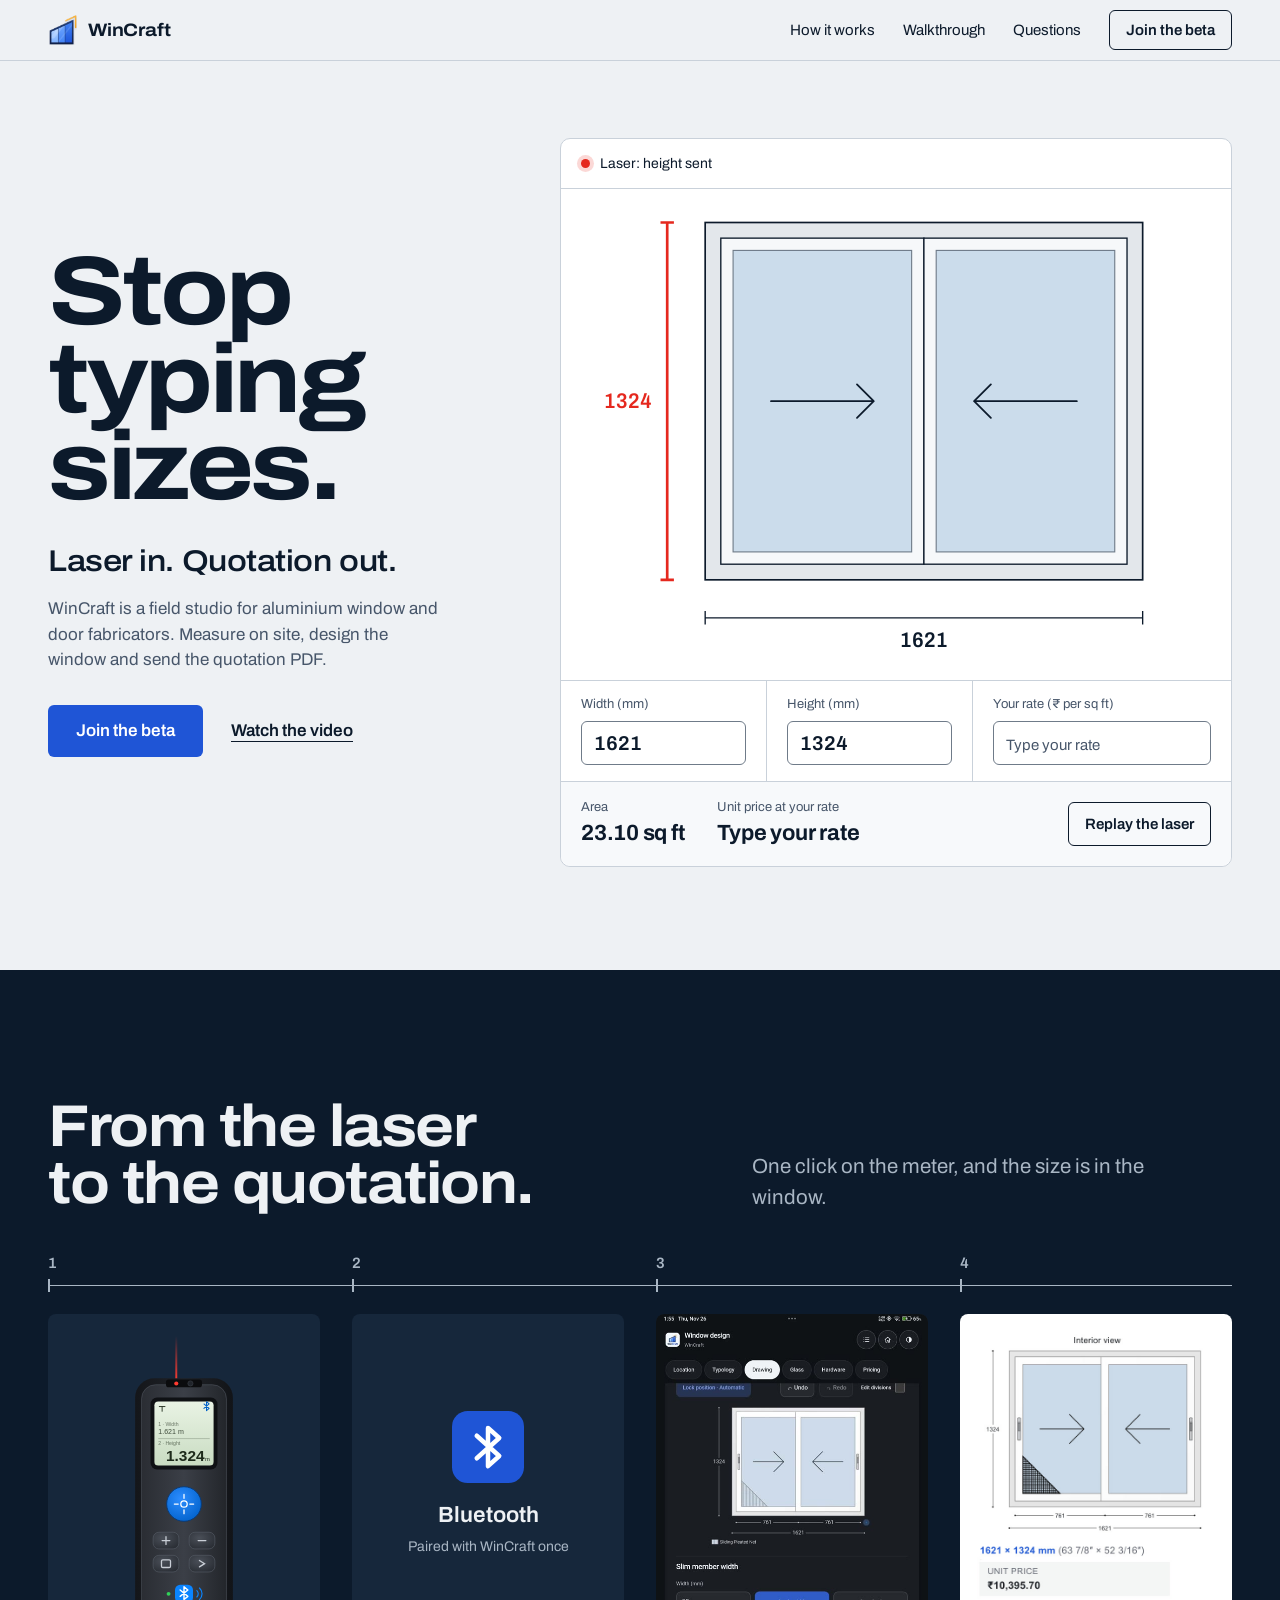
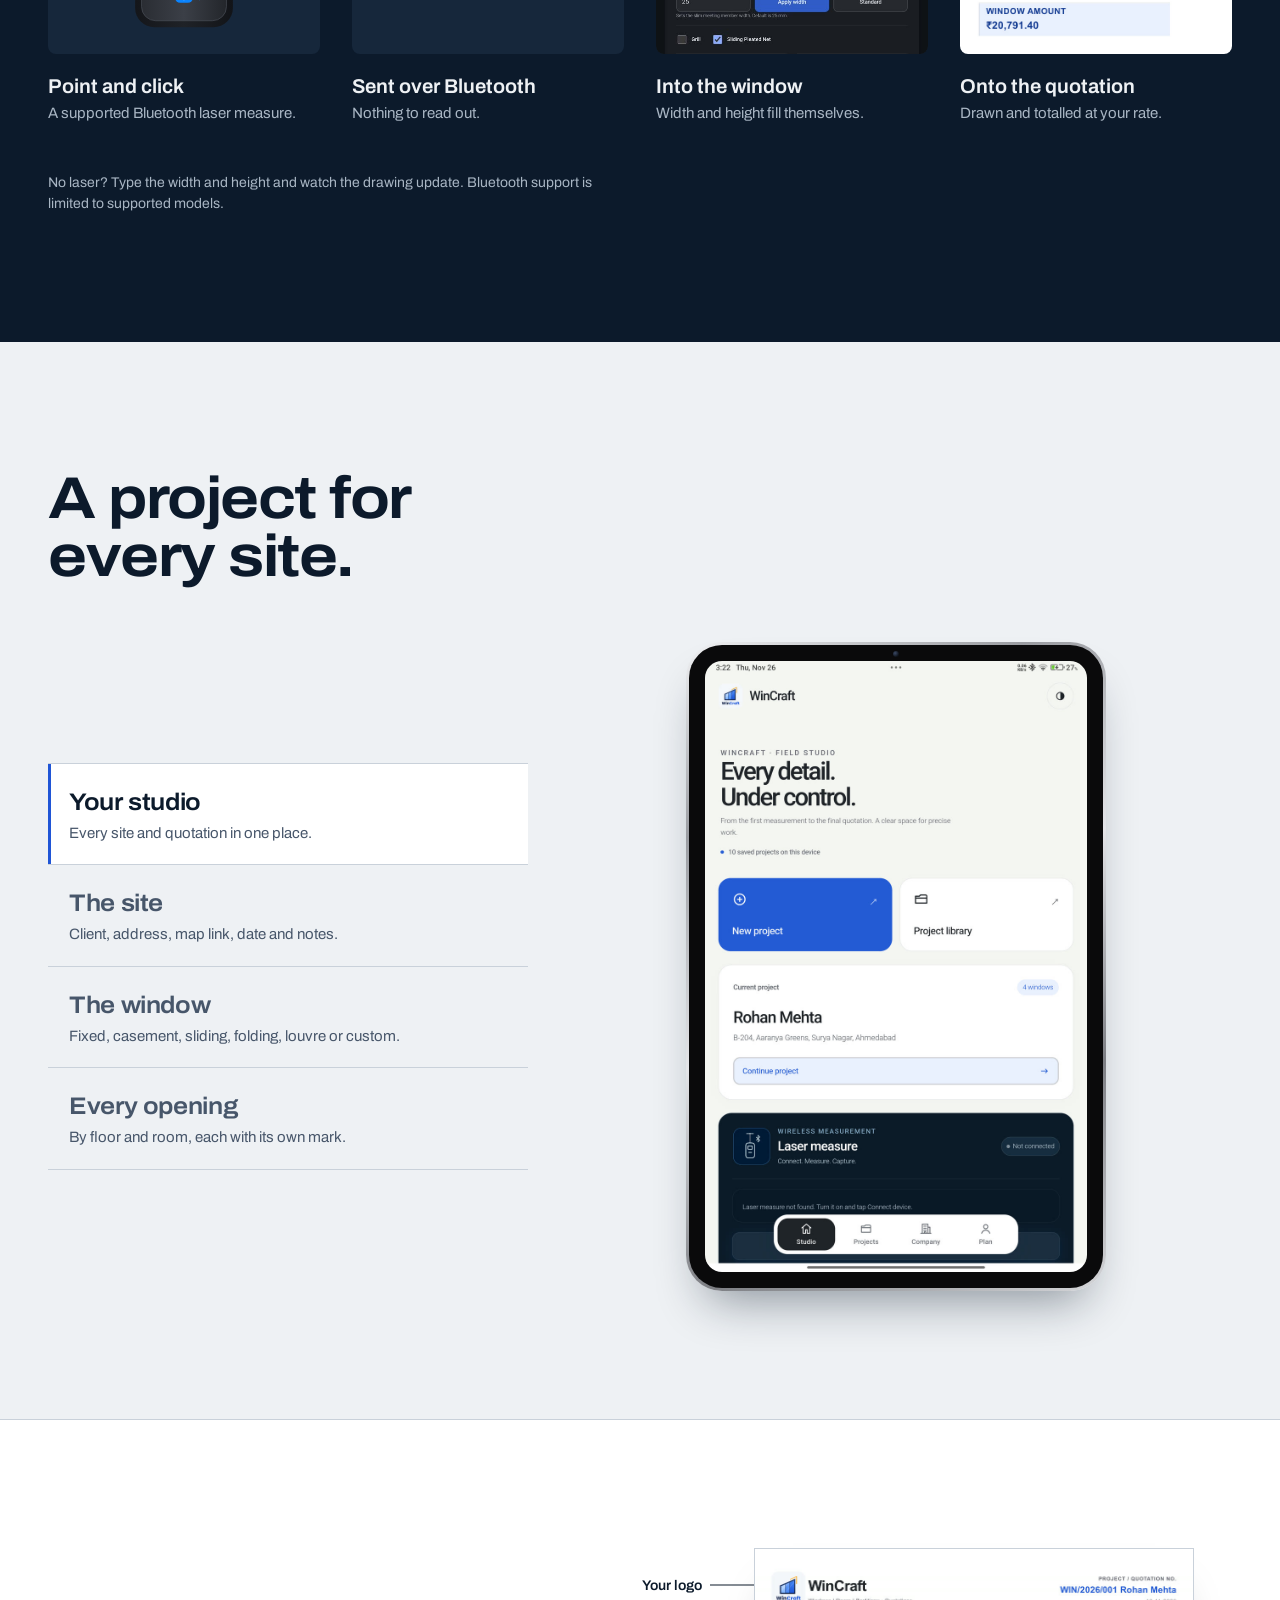
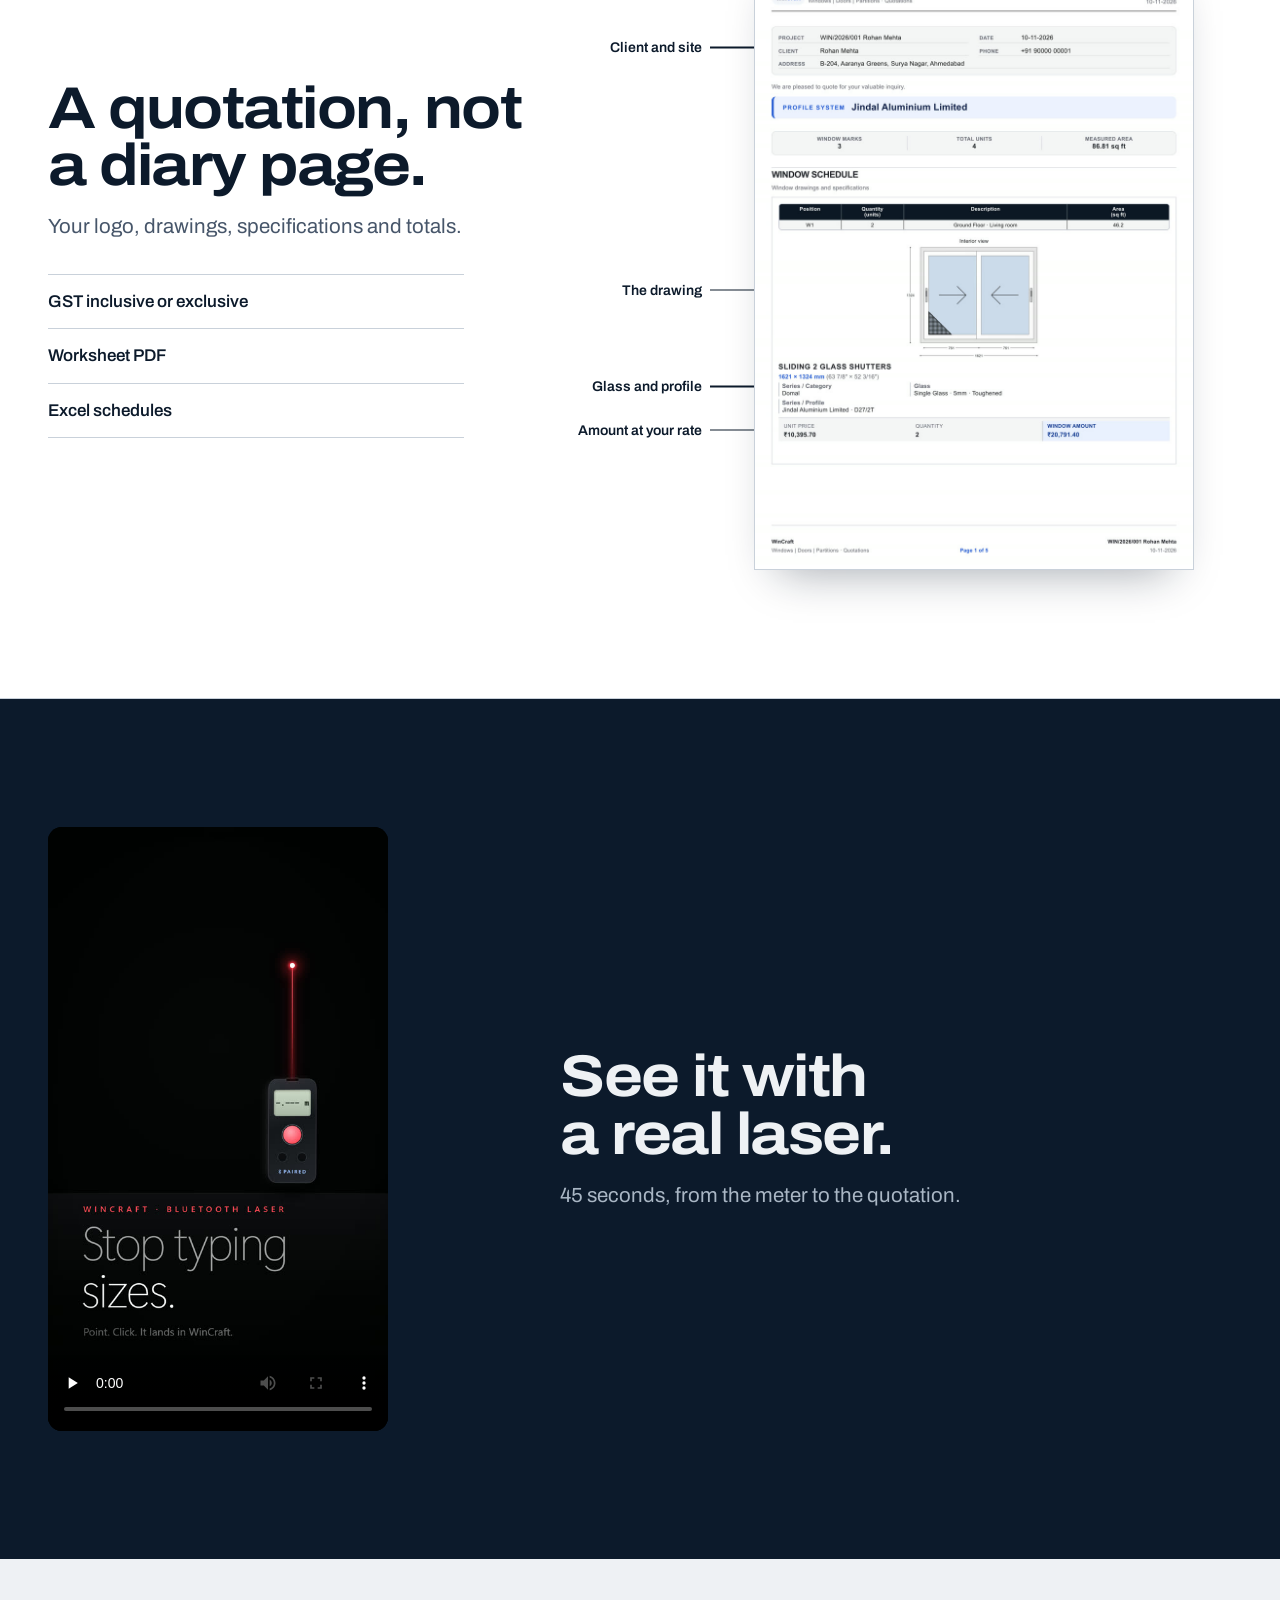
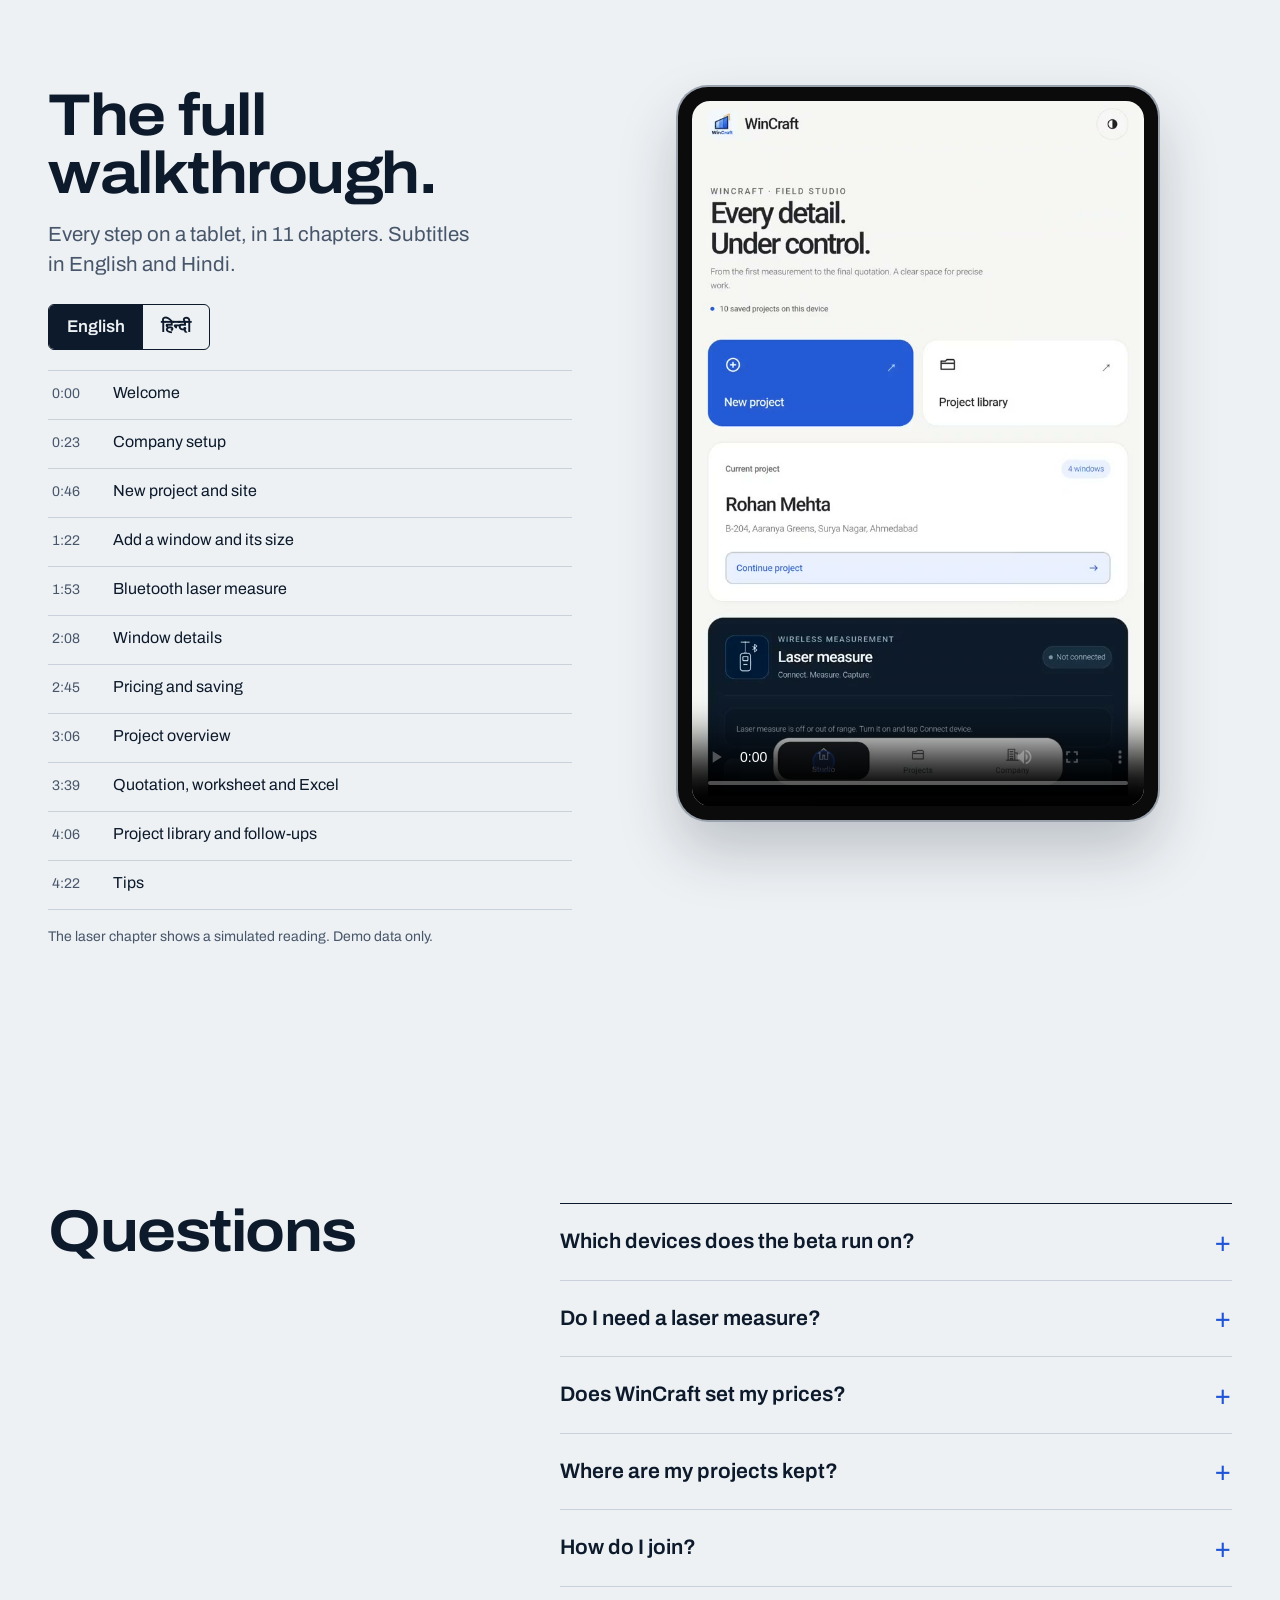
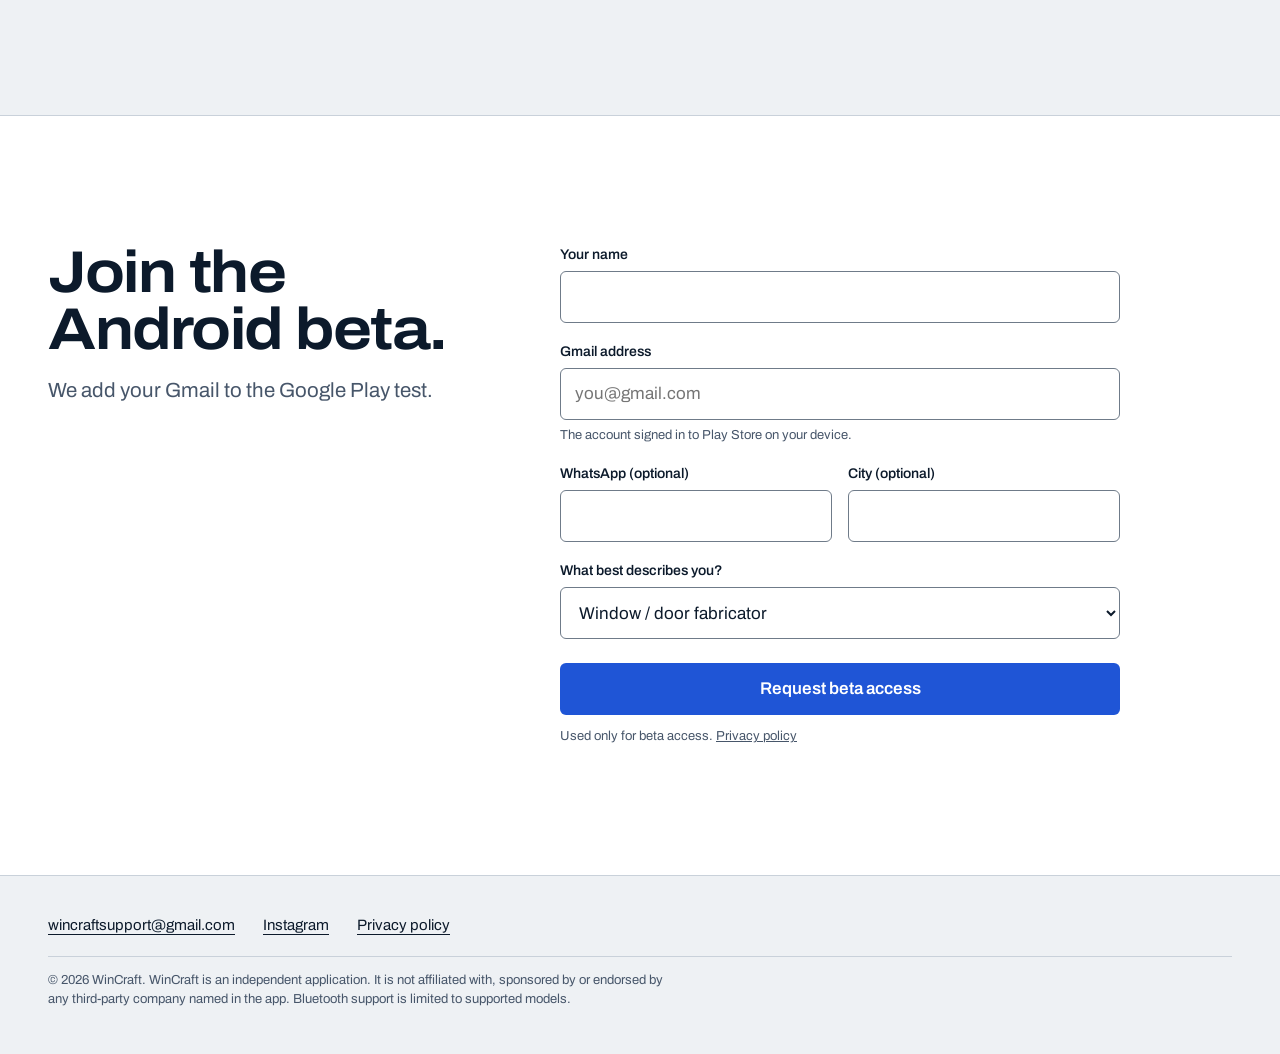
==== commit 67e90e30: "Laser video: website cut ending on the beta invite instead of the Instagram call to action Co-Author" ====
--- a/index.html
+++ b/index.html
@@ -115,7 +115,7 @@
 </div></section>
 
 <section class="band band--dark" id="video"><div class="wrap film">
-  <div class="reel"><video src="assets/reel-laser.mp4" poster="assets/reel-poster.jpg" controls playsinline preload="none" aria-label="WinCraft with a Bluetooth laser measure, 45 second video"></video></div>
+  <div class="reel"><video src="assets/reel-laser-site.mp4" poster="assets/reel-poster.jpg" controls playsinline preload="none" aria-label="WinCraft with a Bluetooth laser measure, 45 second video"></video></div>
   <div class="film__copy">
     <h2>See it with a real laser.</h2>
     <p class="lede">45 seconds, from the meter to the quotation.</p>
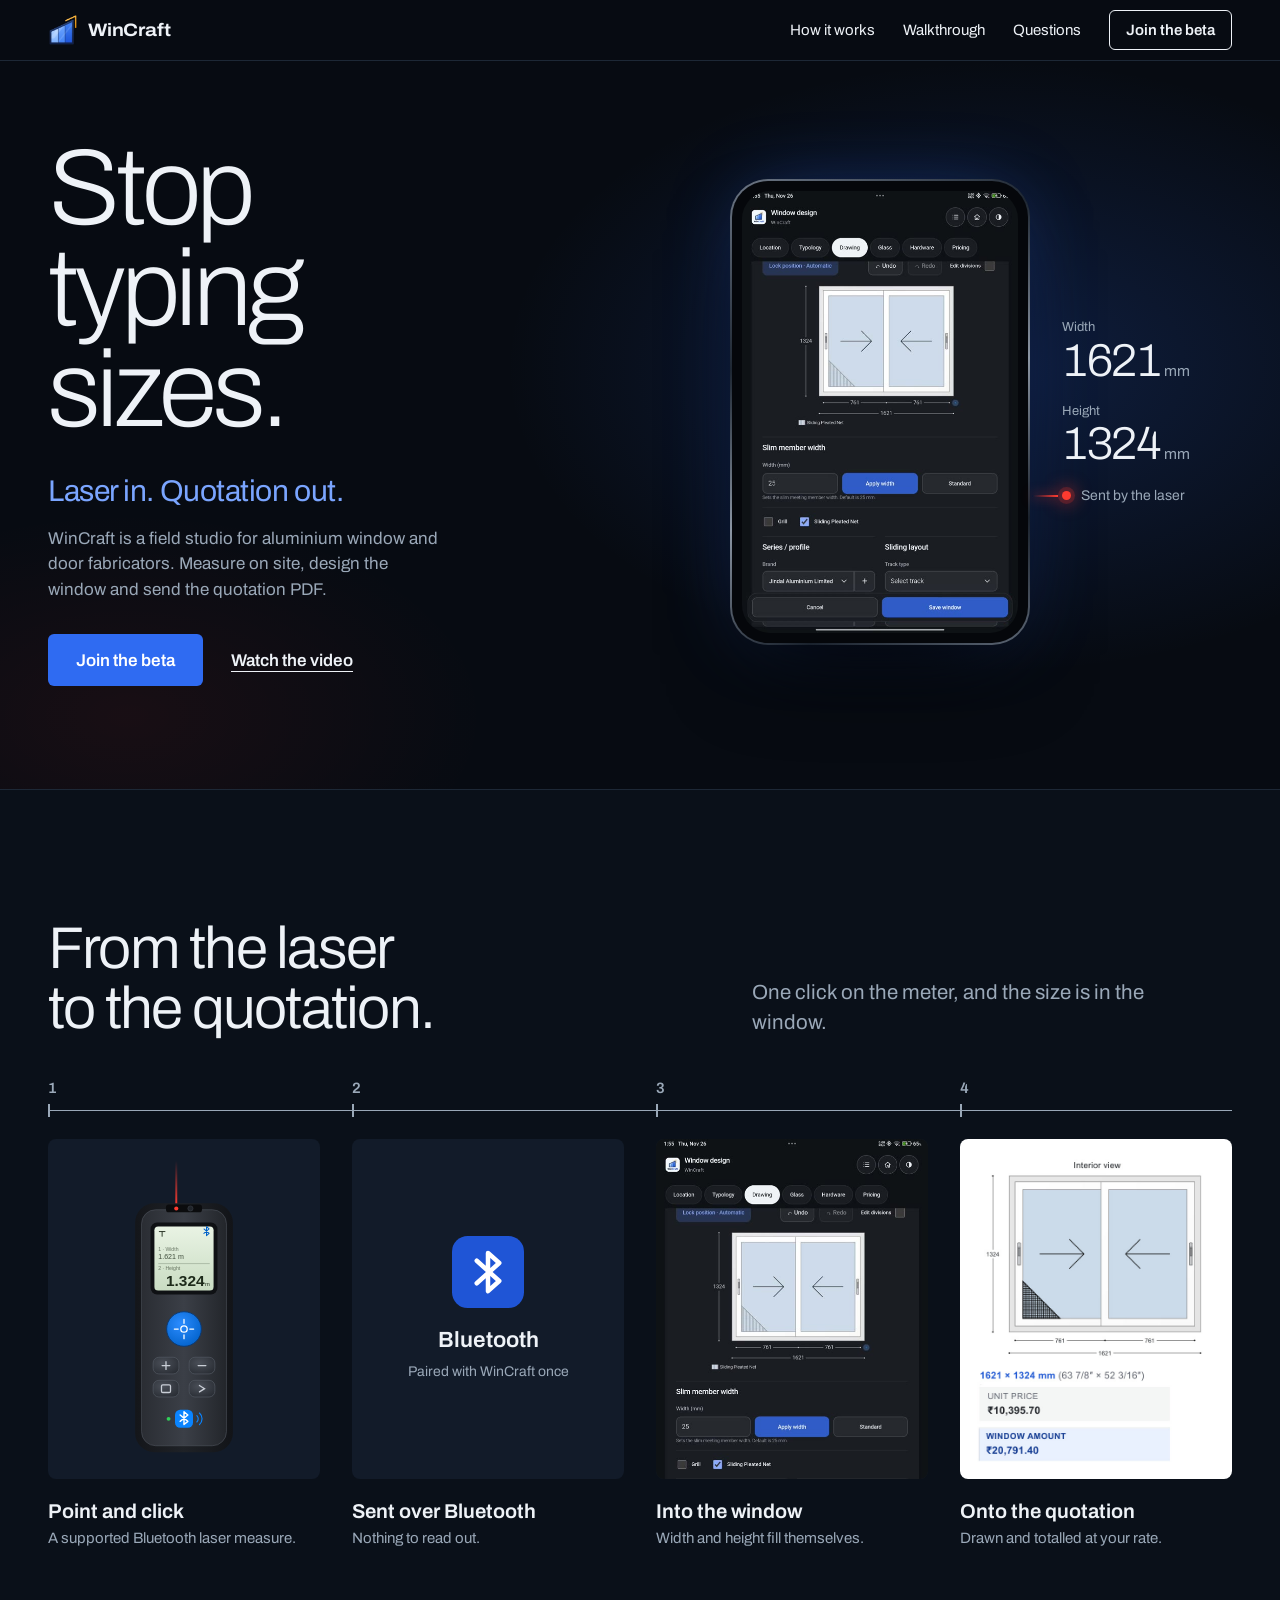
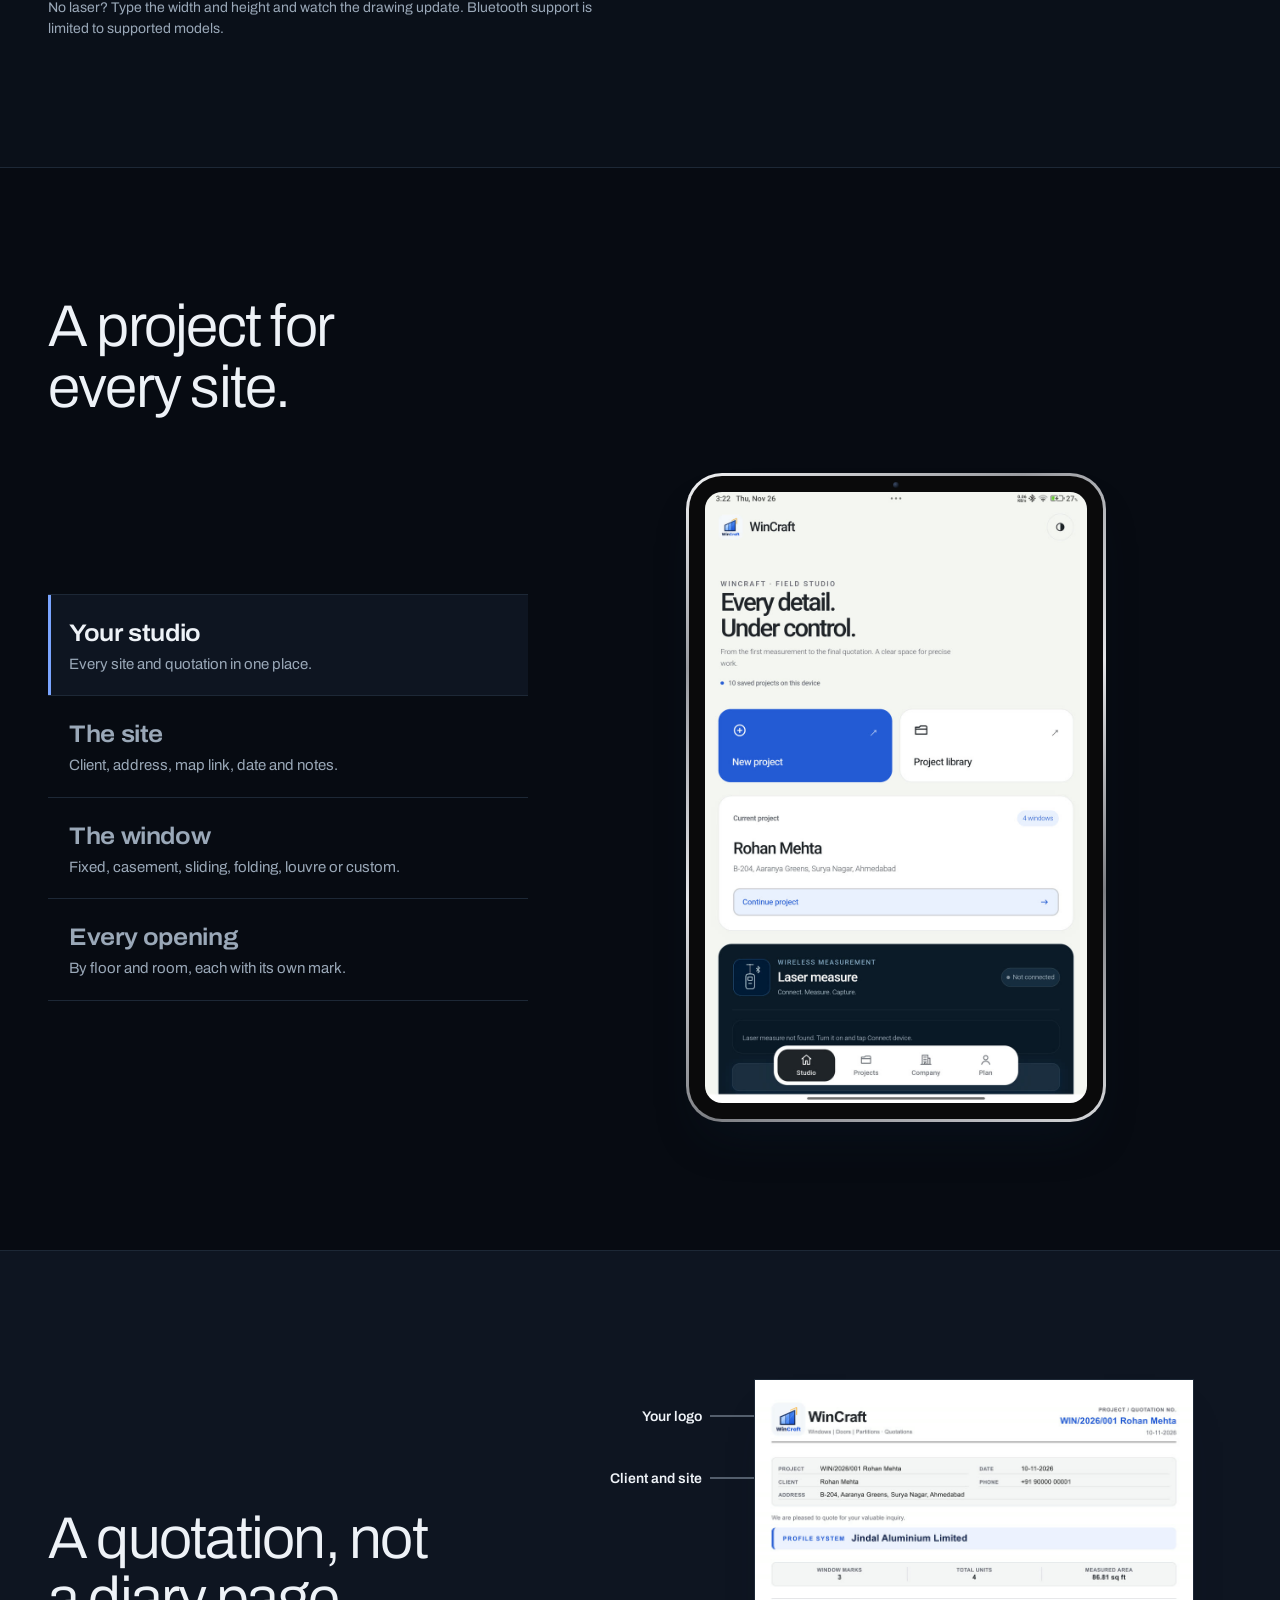
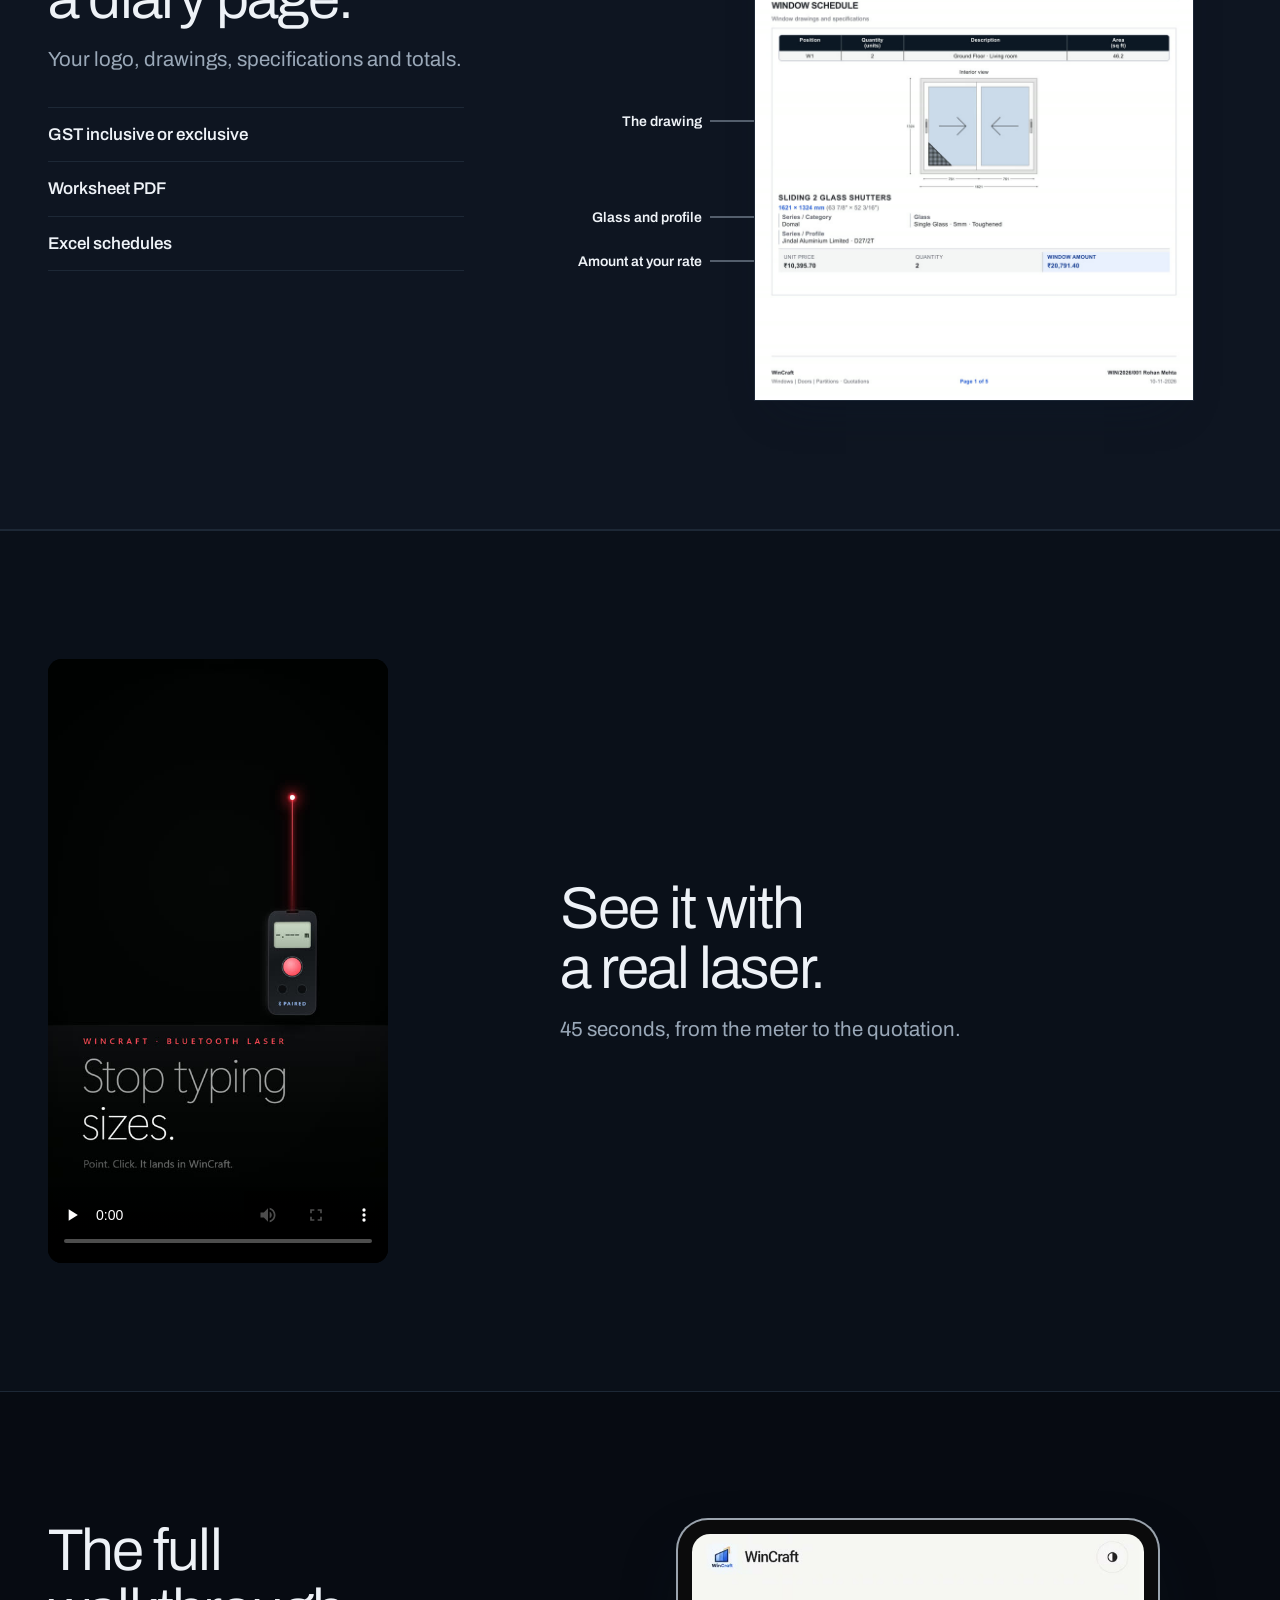
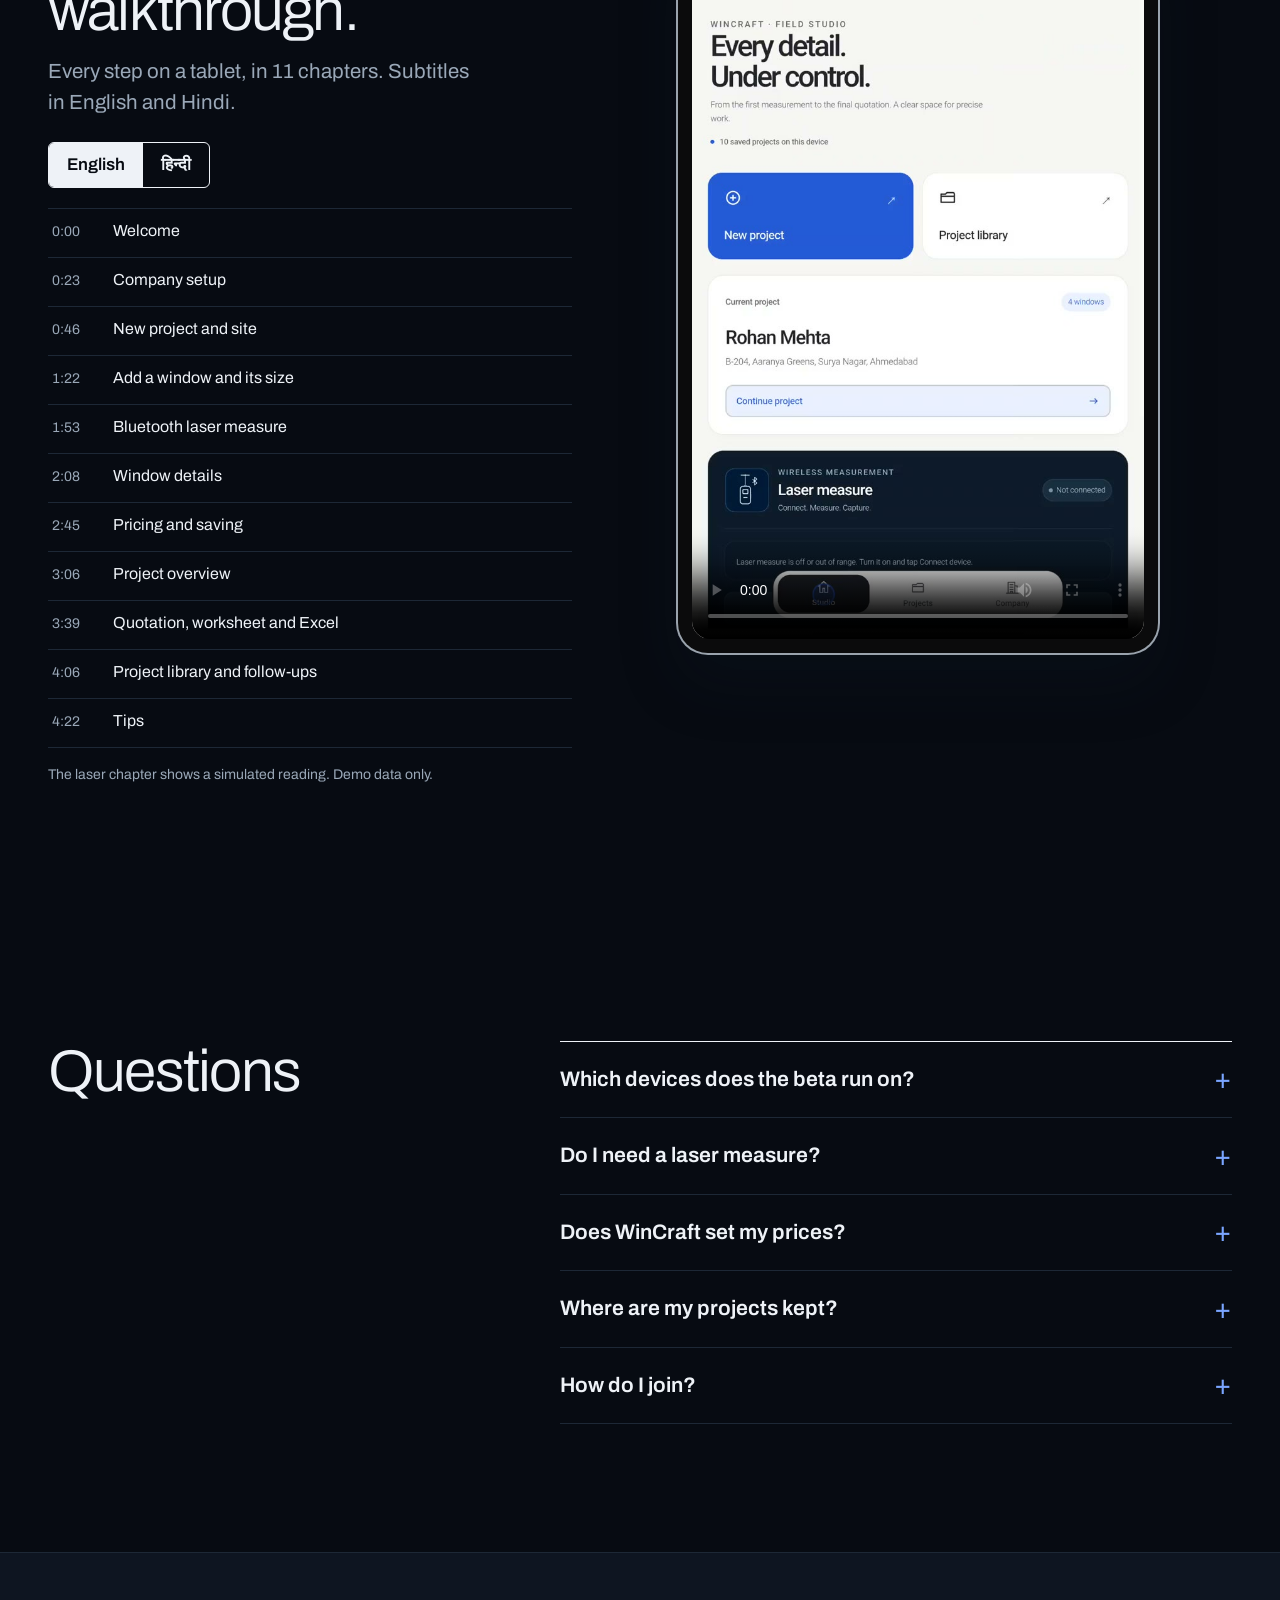
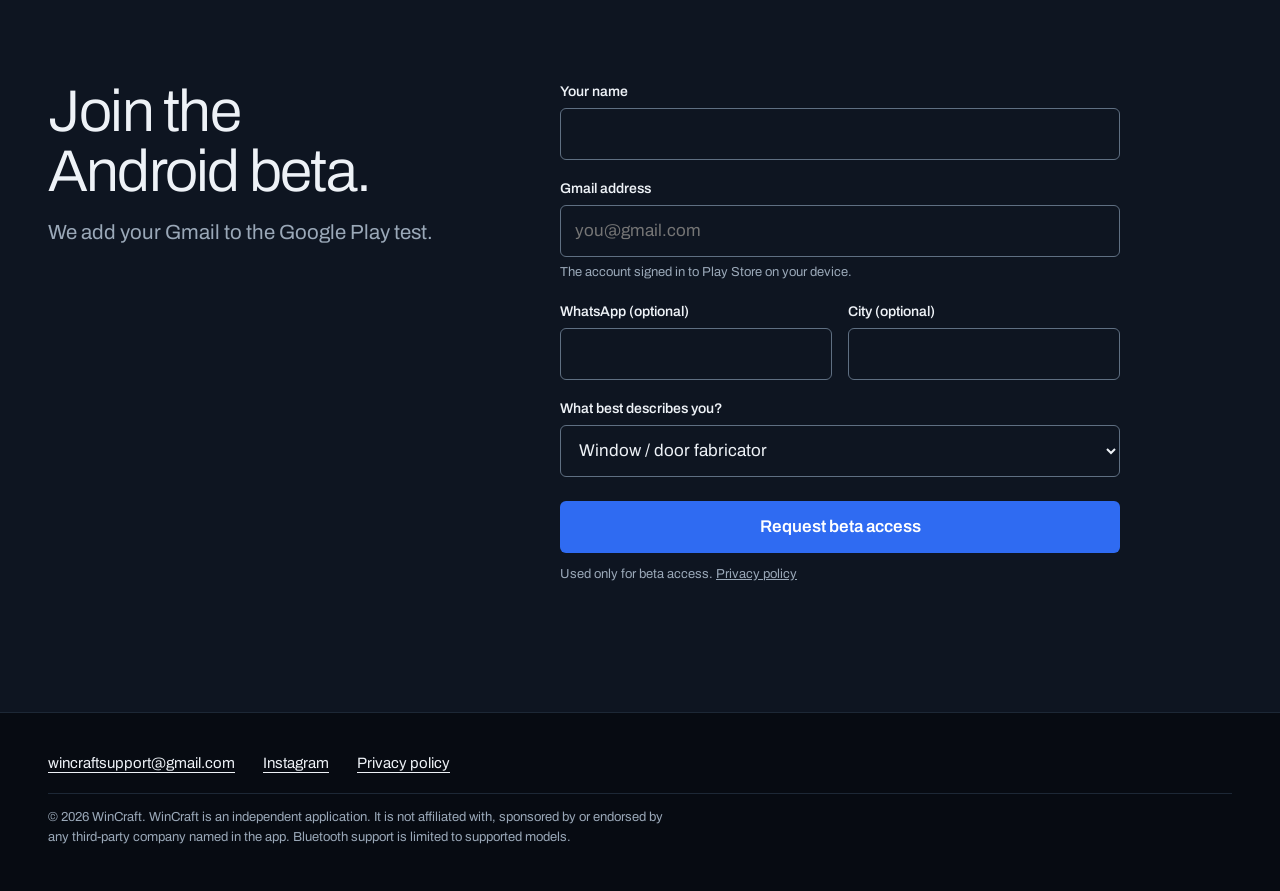
==== commit 70f3d96b: "Dark redesign: night palette, light display type, phone and laser readout in the hero Replaces the i" ====
--- a/index.html
+++ b/index.html
@@ -8,12 +8,12 @@
 <meta property="og:title" content="WinCraft: stop typing sizes">
 <meta property="og:description" content="Measure on site, design the window, send the quotation. Join the Android beta.">
 <meta property="og:image" content="https://wincraftapp.github.io/assets/reel-poster.jpg">
-<meta name="theme-color" content="#eef1f4">
+<meta name="theme-color" content="#070b12">
 <link rel="icon" href="assets/logo-192.png">
 <link rel="preconnect" href="https://fonts.googleapis.com">
 <link rel="preconnect" href="https://fonts.gstatic.com" crossorigin>
 <link rel="stylesheet" href="https://fonts.googleapis.com/css2?family=Archivo:wdth,wght@62..125,100..900&display=swap">
-<link rel="stylesheet" href="site.css?v=10">
+<link rel="stylesheet" href="site.css?v=12">
 </head>
 <body>
 <header class="nav"><div class="wrap nav__row">
@@ -38,21 +38,12 @@
     </div>
   </div>
 
-  <div class="bench" aria-label="Try it: a window drawn from its size">
-    <p class="bench__status" id="status"><span class="dot"></span><span id="statustext">Laser measure ready</span></p>
-    <svg id="draw" class="bench__draw" viewBox="0 0 600 440" role="img" aria-labelledby="drawtitle">
-      <title id="drawtitle">Sliding window, two shutters, drawn to the size below</title>
-      <g id="win"></g>
-    </svg>
-    <div class="bench__fields">
-      <label class="num"><span>Width (mm)</span><input id="w" type="number" inputmode="decimal" min="1" step="any" value="1000"></label>
-      <label class="num"><span>Height (mm)</span><input id="h" type="number" inputmode="decimal" min="1" step="any" value="1000"></label>
-      <label class="num"><span>Your rate (₹ per sq ft)</span><input id="rate" type="number" inputmode="decimal" min="0" step="any" placeholder="Type your rate"></label>
-    </div>
-    <div class="bench__out">
-      <p><span>Area</span><b><output id="area" for="w h">10.76</output> sq ft</b></p>
-      <p><span>Unit price at your rate</span><b><output id="price" for="w h rate">Type your rate</output></b></p>
-      <button class="ghost" id="fire" type="button">Replay the laser</button>
+  <div class="stage">
+    <div class="phone"><img src="assets/laser-drawing.jpg" alt="Window drawing in WinCraft with width 1621 and height 1324 filled from the laser measure" width="540" height="864"></div>
+    <div class="read" aria-label="Sizes sent by the laser measure">
+      <p><span>Width</span><b id="rw">1621</b><small>mm</small></p>
+      <p><span>Height</span><b id="rh">1324</b><small>mm</small></p>
+      <p class="read__src"><span class="beam" aria-hidden="true"></span><i class="dot"></i>Sent by the laser</p>
     </div>
   </div>
 </div></section>
@@ -238,57 +229,14 @@
   shot.src = b.dataset.shot; shot.alt = b.querySelector('b').textContent + ' in WinCraft';
 }));
 
-// Hero bench: the drawing follows the size; the price follows the rate the visitor types.
-const $ = id => document.getElementById(id);
-const sqft = (w, h) => w * h / 92903.04; // one formula: mm² to sq ft, no rounding of the size
-console.assert(sqft(1219.2, 1219.2).toFixed(2) === '16.00' && sqft(1621, 1324).toFixed(2) === '23.10', 'area formula');
-const inr = n => '₹' + n.toLocaleString('en-IN', { minimumFractionDigits: 2, maximumFractionDigits: 2 });
-let lit = ''; // which dimension the laser is filling: 'w', 'h' or ''
-function draw(w, h) {
-  const s = Math.min(430 / w, 320 / h), fw = w * s, fh = h * s, x = 110 + (430 - fw) / 2, y = 30 + (320 - fh) / 2;
-  const t = Math.min(14, fw / 9, fh / 9), sw = (fw - 2 * t) / 2, sh = fh - 2 * t, g = Math.min(11, sw / 5);
-  const sash = (sx, dir) => {
-    const cx = sx + sw / 2, cy = y + fh / 2, a = Math.min(sw * .28, 46) * dir, k = Math.min(15, sw / 8);
-    return `<rect x="${sx}" y="${y + t}" width="${sw}" height="${sh}" class="sash"/><rect x="${sx + g}" y="${y + t + g}" width="${sw - 2 * g}" height="${sh - 2 * g}" class="glass"/>` +
-      `<path d="M${cx - a} ${cy}H${cx + a}M${cx + a - k * dir} ${cy - k}L${cx + a} ${cy}L${cx + a - k * dir} ${cy + k}" class="arrow"/>`;
-  };
-  const by = y + fh + 34, lx = x - 34;
-  $('win').innerHTML =
-    `<rect x="${x}" y="${y}" width="${fw}" height="${fh}" class="frame"/>` + sash(x + t, 1) + sash(x + t + sw, -1) +
-    `<g class="dim${lit === 'w' ? ' lit' : ''}"><path d="M${x} ${by}H${x + fw}M${x} ${by - 6}v12M${x + fw} ${by - 6}v12"/><text x="${x + fw / 2}" y="${by + 26}" text-anchor="middle">${+w.toFixed(1)}</text></g>` +
-    `<g class="dim${lit === 'h' ? ' lit' : ''}"><path d="M${lx} ${y}V${y + fh}M${lx - 6} ${y}h12M${lx - 6} ${y + fh}h12"/><text x="${lx - 14}" y="${y + fh / 2 + 6}" text-anchor="end">${+h.toFixed(1)}</text></g>`;
-}
-function update() {
-  const w = +$('w').value, h = +$('h').value, r = +$('rate').value;
-  if (!(w > 0 && h > 0)) { $('area').textContent = '0.00'; $('price').textContent = 'Type a width and height'; return; }
-  draw(w, h);
-  $('area').textContent = sqft(w, h).toFixed(2);
-  $('price').textContent = r > 0 ? inr(sqft(w, h) * r) : 'Type your rate';
-}
-// Typing always wins: it stops a running laser.
-['w', 'h', 'rate'].forEach(id => $(id).addEventListener('input', () => { if (id !== 'rate') { run++; lit = ''; $('status').classList.remove('on'); $('statustext').textContent = 'Size typed by hand'; } update(); }));
-// The laser: two shots, width then height, the same sizes as the quotation below.
-let run = 0;
-function shoot(id, to, label) {
-  const el = $(id), from = +el.value || 1000, me = run, t0 = performance.now();
-  lit = id; $('statustext').textContent = label; $('status').classList.add('on');
-  return new Promise(done => requestAnimationFrame(function step(now) {
-    if (me !== run) return;
-    const p = Math.min(1, (now - t0) / 900), e = 1 - Math.pow(1 - p, 3);
-    el.value = Math.round(from + (to - from) * e); update();
-    p < 1 ? requestAnimationFrame(step) : setTimeout(done, 350);
-  }));
-}
-async function laser() {
-  const me = ++run;
-  $('w').value = $('h').value = 1000; update();
-  if (matchMedia('(prefers-reduced-motion: reduce)').matches) { $('w').value = 1621; $('h').value = 1324; }
-  else { await shoot('w', 1621, 'Laser: width sent'); await shoot('h', 1324, 'Laser: height sent'); }
-  if (me !== run) return;
-  lit = ''; $('status').classList.remove('on'); $('statustext').textContent = 'Filled from the laser: 1621 × 1324 mm'; update();
-}
-$('fire').addEventListener('click', laser);
-update(); setTimeout(laser, 700);
+// Hero: the two sizes count up once, after the beam lands. The HTML already holds the final numbers.
+if (!matchMedia('(prefers-reduced-motion: reduce)').matches) [['rw', 1621, 1200], ['rh', 1324, 2000]].forEach(([id, to, delay]) => {
+  const el = document.getElementById(id); el.textContent = 0;
+  setTimeout(() => { const t0 = performance.now(); requestAnimationFrame(function step(now) {
+    const p = Math.min(1, (now - t0) / 800); el.textContent = Math.round(to * (1 - Math.pow(1 - p, 3)));
+    if (p < 1) requestAnimationFrame(step);
+  }); }, delay);
+});
 
 // Walkthrough: chapter buttons seek the video; the language switch changes subtitles and chapter names together.
 (() => {
--- a/site.css
+++ b/site.css
@@ -1,8 +1,9 @@
-/* WinCraft landing page: drawing-sheet layout. One family (Archivo, width axis), aluminium sheet, navy ink, app blue; laser red only while the laser fills a size. */
+/* WinCraft landing page: dark, like a site at dusk. One family (Archivo), light display weights, app blue for actions; laser red only for the beam in the hero. */
 :root {
-  --sheet: #eef1f4; --panel: #fff; --ink: #0c1a2b; --ink-2: #47566a; --line: #c9d1da; --edge: #6f7b89;
-  --blue: #1f55d6; --blue-hover: #1847b8; --glass: #cbdceb; --alu: #e3e7eb; --laser: #e5281e;
-  --on-dark: #eef1f4; --on-dark-2: #a9b6c4; --dark-line: #26384d; --warn: #b3261e;
+  color-scheme: dark;
+  --sheet: #070b12; --panel: #0e1521; --deep: #0a1019; --ink: #eef2f7; --ink-2: #9aa8b8; --line: #1d2836; --edge: #5f6f82;
+  --blue: #2f6bf2; --blue-hover: #4a80ff; --link: #7aa5ff; --laser: #ff3b30;
+  --on-dark: var(--ink); --on-dark-2: var(--ink-2); --warn: #ff8a80;
   --font: "Archivo", "Segoe UI", Roboto, system-ui, sans-serif;
   --pad: clamp(20px, 4vw, 48px); --gap: clamp(20px, 2.6vw, 32px); --band: clamp(72px, 10vw, 136px);
 }
@@ -12,13 +13,13 @@
 body { margin: 0; font-family: var(--font); font-stretch: 100%; color: var(--ink); background: var(--sheet); font-size: 17px; line-height: 1.5; -webkit-font-smoothing: antialiased; }
 h1, h2, h3, p, ul, ol, figure { margin: 0; }
 ul, ol { padding: 0; list-style: none; }
-h1, h2 { font-stretch: 112%; font-weight: 680; letter-spacing: -0.025em; line-height: 0.98; text-wrap: balance; overflow-wrap: break-word; }
+h1, h2 { font-stretch: 100%; font-weight: 340; letter-spacing: -0.03em; line-height: 1.02; text-wrap: balance; overflow-wrap: break-word; }
 h2 { font-size: clamp(34px, 4.6vw, 64px); max-width: 14ch; }
 h3 { font-size: 20px; font-weight: 640; line-height: 1.2; }
 img, video { max-width: 100%; height: auto; display: block; }
 button, input, select { font: inherit; color: inherit; }
 a { color: inherit; }
-:focus-visible { outline: 2px solid var(--blue); outline-offset: 3px; border-radius: 4px; }
+:focus-visible { outline: 2px solid var(--link); outline-offset: 3px; border-radius: 4px; }
 .band--dark :focus-visible { outline-color: #8fb0ff; }
 .wrap { max-width: 1296px; margin-inline: auto; padding-inline: var(--pad); }
 .lede { font-size: clamp(18px, 1.6vw, 21px); color: var(--ink-2); max-width: 36ch; margin-top: 16px; }
@@ -38,47 +39,34 @@
 .btn { display: inline-flex; align-items: center; justify-content: center; min-height: 52px; padding: 0 28px; border: 0; border-radius: 6px; background: var(--blue); color: #fff; font-size: 17px; font-weight: 600; text-decoration: none; cursor: pointer; transition: background-color .15s; }
 .btn:hover { background: var(--blue-hover); }
 .link { display: inline-flex; align-items: center; min-height: 44px; font-weight: 600; text-underline-offset: 5px; }
-.ghost { min-height: 44px; padding: 0 16px; border: 1.5px solid var(--ink); border-radius: 6px; background: none; font-size: 15px; font-weight: 600; cursor: pointer; }
-.ghost:hover { background: var(--ink); color: var(--panel); }
 
 /* hero */
 .hero { padding-block: clamp(40px, 6vw, 88px) clamp(56px, 8vw, 112px); }
 .hero__grid { display: grid; grid-template-columns: minmax(0, 5fr) minmax(0, 7fr); gap: var(--gap); align-items: center; }
-.hero h1 { font-size: clamp(54px, 7.6vw, 112px); font-stretch: 116%; font-weight: 720; line-height: 0.9; letter-spacing: -0.035em; max-width: 7ch; }
-.hero__sub { font-size: clamp(22px, 2.4vw, 30px); font-stretch: 112%; font-weight: 560; letter-spacing: -0.015em; margin-top: 28px; }
+.hero h1 { font-size: clamp(56px, 8.4vw, 128px); font-weight: 250; line-height: 0.94; letter-spacing: -0.045em; max-width: 7ch; }
+.hero__sub { font-size: clamp(22px, 2.4vw, 30px); font-weight: 400; color: var(--link); letter-spacing: -0.015em; margin-top: 28px; }
 .hero__body { color: var(--ink-2); max-width: 40ch; margin-top: 12px; }
 .hero__ctas { display: flex; gap: 12px 28px; align-items: center; flex-wrap: wrap; margin-top: 32px; }
 
-.bench { background: var(--panel); border: 1px solid var(--line); border-radius: 10px; }
-.bench__status { display: flex; align-items: center; gap: 10px; padding: 14px 20px; border-bottom: 1px solid var(--line); font-size: 14px; color: var(--ink-2); }
-.dot { width: 9px; height: 9px; border-radius: 50%; background: var(--edge); }
-.bench__status.on { color: var(--ink); }
-.bench__status.on .dot { background: var(--laser); box-shadow: 0 0 0 4px rgb(229 40 30 / .18); }
-.bench__draw { display: block; width: 100%; height: auto; }
-.frame { fill: var(--alu); stroke: var(--ink); stroke-width: 1.5; }
-.sash { fill: #f6f8fa; stroke: var(--ink); stroke-width: 1.2; }
-.glass { fill: var(--glass); stroke: var(--edge); stroke-width: 1; }
-.arrow { fill: none; stroke: var(--ink); stroke-width: 1.6; stroke-linecap: round; stroke-linejoin: round; }
-.dim path { fill: none; stroke: var(--ink); stroke-width: 1.2; }
-.dim text { font: 600 19px var(--font); font-stretch: 92%; font-variant-numeric: tabular-nums; fill: var(--ink); }
-.dim.lit path { stroke: var(--laser); stroke-width: 2.4; }
-.dim.lit text { fill: var(--laser); }
-.bench__fields { display: grid; grid-template-columns: 1fr 1fr 1.25fr; border-top: 1px solid var(--line); }
-.num { display: block; padding: 14px 20px 16px; border-right: 1px solid var(--line); min-width: 0; }
-.num:last-child { border-right: 0; }
-.num span { display: block; font-size: 13px; color: var(--ink-2); }
-.num input { width: 100%; min-height: 44px; margin-top: 6px; padding: 0 12px; border: 1px solid var(--edge); border-radius: 6px; background: var(--panel); font-size: 20px; font-weight: 600; font-variant-numeric: tabular-nums; }
-.num input::placeholder { font-size: 15px; font-weight: 400; color: var(--ink-2); }
-.num input:focus-visible, .field input:focus-visible, .field select:focus-visible { outline: none; border-color: var(--blue); box-shadow: 0 0 0 3px rgb(31 85 214 / .28); }
-.bench__out { display: flex; align-items: center; gap: 12px 32px; flex-wrap: wrap; padding: 16px 20px; border-top: 1px solid var(--line); background: #f7f9fb; border-radius: 0 0 10px 10px; }
-.bench__out p span { display: block; font-size: 13px; color: var(--ink-2); }
-.bench__out p b { font-size: 22px; font-weight: 680; font-variant-numeric: tabular-nums; letter-spacing: -0.01em; }
-.bench__out .ghost { margin-left: auto; }
+/* hero visual: the app on a phone, and the two sizes the laser just sent. The beam is the page's one moving thing. */
+.hero { position: relative; overflow: hidden; background: radial-gradient(55% 60% at 78% 42%, rgb(47 107 242 / .20), transparent 70%), radial-gradient(40% 40% at 10% 90%, rgb(255 59 48 / .07), transparent 70%); }
+.stage { position: relative; display: grid; grid-template-columns: auto auto; gap: 32px; align-items: center; justify-content: end; }
+.phone { width: min(300px, 62vw); padding: 10px; border-radius: 38px; border: 2px solid transparent; background: linear-gradient(#05070b, #05070b) padding-box, linear-gradient(150deg, #6d7786, #1e2733 30%, #8b95a3 55%, #1a222d 80%, #5d6775) border-box; box-shadow: 0 40px 90px -30px #000, 0 0 80px -20px rgb(47 107 242 / .45); }
+.phone img { width: 100%; border-radius: 28px; }
+.read { position: relative; display: grid; gap: 18px; min-width: 170px; }
+.read p span { display: block; font-size: 13px; color: var(--ink-2); }
+.read p b { font-size: clamp(34px, 3.6vw, 52px); font-weight: 300; letter-spacing: -0.03em; font-variant-numeric: tabular-nums; line-height: 1; }
+.read p small { font-size: 15px; color: var(--ink-2); margin-left: 4px; }
+.read .read__src { position: relative; display: flex; align-items: center; gap: 10px; font-size: 14px; color: var(--ink-2); }
+.dot { flex: none; width: 9px; height: 9px; border-radius: 50%; background: var(--laser); box-shadow: 0 0 0 4px rgb(255 59 48 / .2), 0 0 18px 2px rgb(255 59 48 / .8); }
+/* a short beam from the phone to the "Sent by the laser" dot; kept short so it never crosses the copy */
+.read .beam { position: absolute; display: block; right: 100%; top: 50%; width: 26px; height: 2px; margin: -1px 4px 0 0; background: linear-gradient(90deg, transparent, var(--laser)); box-shadow: 0 0 12px rgb(255 59 48 / .7); transform-origin: left; animation: beam 1.1s cubic-bezier(.2, .7, .2, 1) .3s both; pointer-events: none; }
+@keyframes beam { from { transform: scaleX(0); opacity: 0; } to { transform: scaleX(1); opacity: 1; } }
 
 /* bands */
 .band { padding-block: var(--band); }
 .band--paper { background: var(--panel); border-block: 1px solid var(--line); }
-.band--dark { background: var(--ink); color: var(--on-dark); }
+.band--dark { background: var(--deep); border-block: 1px solid var(--line); }
 .band--dark .lede { color: var(--on-dark-2); }
 .head { display: grid; grid-template-columns: minmax(0, 7fr) minmax(0, 5fr); gap: var(--gap); align-items: end; }
 .head .lede { margin-top: 0; }
@@ -88,7 +76,7 @@
 .step { position: relative; padding-top: 28px; counter-increment: step; }
 .step::after { content: ""; position: absolute; top: -7px; left: 0; width: 1.5px; height: 13px; background: var(--on-dark-2); }
 .step::before { content: counter(step); position: absolute; top: -34px; left: 0; font-size: 15px; font-weight: 600; font-variant-numeric: tabular-nums; color: var(--on-dark-2); }
-.shot { aspect-ratio: 4 / 5; border-radius: 8px; overflow: hidden; background: #16273b; display: grid; place-items: center; }
+.shot { aspect-ratio: 4 / 5; border-radius: 8px; overflow: hidden; background: #121b29; display: grid; place-items: center; }
 .shot img { width: 100%; height: 100%; object-fit: cover; object-position: top; }
 .shot--meter img { width: 52%; height: auto; object-fit: contain; }
 .shot--paper { background: #fff; }
@@ -109,7 +97,7 @@
 .tour__list button b { display: block; font-stretch: 108%; font-size: 24px; font-weight: 640; letter-spacing: -0.015em; }
 .tour__list button small { display: block; font-size: 15px; margin-top: 2px; }
 .tour__list button:hover { color: var(--ink); }
-.tour__list button[aria-selected="true"] { background: var(--panel); border-left-color: var(--blue); color: var(--ink); }
+.tour__list button[aria-selected="true"] { background: var(--panel); border-left-color: var(--link); color: var(--ink); }
 .tour__list button[aria-selected="true"] small { color: var(--ink-2); }
 /* metal edge, glass bezel and camera: the device frame from the earlier page */
 .tablet { position: relative; width: min(420px, 100%); margin-inline: auto; padding: 16px; border-radius: 36px; border: 3px solid transparent; background: linear-gradient(#0a0a0b, #0a0a0b) padding-box, linear-gradient(150deg, #f2f3f5, #9a9ca1 22%, #e4e5e8 48%, #7c7e83 74%, #d6d7da) border-box; box-shadow: 0 28px 48px -20px rgb(12 26 43 / .45); }
@@ -123,7 +111,7 @@
 .sheet { position: relative; width: min(440px, 100%); justify-self: end; margin-right: clamp(0px, 3vw, 40px); }
 .sheet img { border: 1px solid var(--line); box-shadow: 0 24px 44px -24px rgb(12 26 43 / .4); }
 .sheet__notes li { position: absolute; right: 100%; transform: translateY(-50%); display: flex; align-items: center; gap: 8px; font-size: 14px; font-weight: 600; white-space: nowrap; }
-.sheet__notes li::after { content: ""; width: 44px; height: 1.2px; background: var(--ink); }
+.sheet__notes li::after { content: ""; width: 44px; height: 1.2px; background: var(--ink-2); }
 
 /* video */
 .film { display: grid; grid-template-columns: minmax(0, 5fr) minmax(0, 7fr); gap: var(--gap); align-items: center; }
@@ -137,7 +125,7 @@
 .qs details { border-bottom: 1px solid var(--line); }
 .qs summary { cursor: pointer; list-style: none; padding: 22px 0; font-size: 21px; font-weight: 620; display: flex; justify-content: space-between; align-items: center; gap: 16px; }
 .qs summary::-webkit-details-marker { display: none; }
-.qs summary::after { content: "+"; color: var(--blue); font-weight: 400; font-size: 28px; line-height: 1; }
+.qs summary::after { content: "+"; color: var(--link); font-weight: 400; font-size: 28px; line-height: 1; }
 .qs details[open] summary::after { content: "\2212"; }
 .qs details p { padding: 0 0 22px; color: var(--ink-2); max-width: 60ch; }
 
@@ -174,18 +162,17 @@
   .split > h2, .split > div:first-child { margin-bottom: 24px; }
 }
 @media (max-width: 560px) {
+  .stage { grid-template-columns: minmax(0, 1fr); justify-items: center; }
+  .read { grid-auto-flow: column; align-items: end; gap: 28px; }
+  .read .read__src { display: none; }
   .nav__links a:not(.nav__cta) { display: none; }
-  .bench__fields { grid-template-columns: 1fr 1fr; }
-  .num:nth-child(2) { border-right: 0; }
-  .num:last-child { grid-column: 1 / -1; border-top: 1px solid var(--line); }
-  .bench__out .ghost { margin-left: 0; width: 100%; }
   .steps, .pair { grid-template-columns: minmax(0, 1fr); }
   .steps { border-top: 0; margin-top: 40px; row-gap: 40px; }
   .steps .step { padding-top: 0; }
   .steps .step::after, .steps .step:nth-child(n+3)::after { display: none; }
   .steps .step::before { display: block; position: static; margin-bottom: 8px; }
 }
-@media (prefers-reduced-motion: reduce) { html { scroll-behavior: auto; } * { transition: none !important; } }
+@media (prefers-reduced-motion: reduce) { html { scroll-behavior: auto; } * { transition: none !important; animation: none !important; } }
 
 /* walkthrough: chapter list + language switch beside the tablet video */
 .walk { display: grid; grid-template-columns: minmax(0, 5fr) minmax(0, 6fr); gap: var(--gap); align-items: start; }
@@ -196,8 +183,8 @@
 .chapters { border-top: 1px solid var(--line); counter-reset: none; }
 .chapters li { border-bottom: 1px solid var(--line); }
 .chapters button { display: flex; gap: 16px; align-items: baseline; width: 100%; min-height: 48px; padding: 10px 4px; border: 0; background: none; text-align: left; cursor: pointer; font-size: 16px; }
-.chapters button:hover { color: var(--blue); }
-.chapters button[aria-current="true"] { color: var(--blue); font-weight: 600; }
+.chapters button:hover { color: var(--link); }
+.chapters button[aria-current="true"] { color: var(--link); font-weight: 600; }
 .chapters .t { flex: none; width: 3.2em; color: var(--ink-2); font-variant-numeric: tabular-nums; font-size: 14px; }
 .walk__note { margin-top: 16px; font-size: 14px; color: var(--ink-2); }
 .walk__device { width: min(480px, 100%); justify-self: center; padding: 14px; border-radius: 30px; background: #0b0b0c; box-shadow: 0 0 0 2px #9aa3ad, 0 30px 60px rgba(12, 26, 43, .22); }
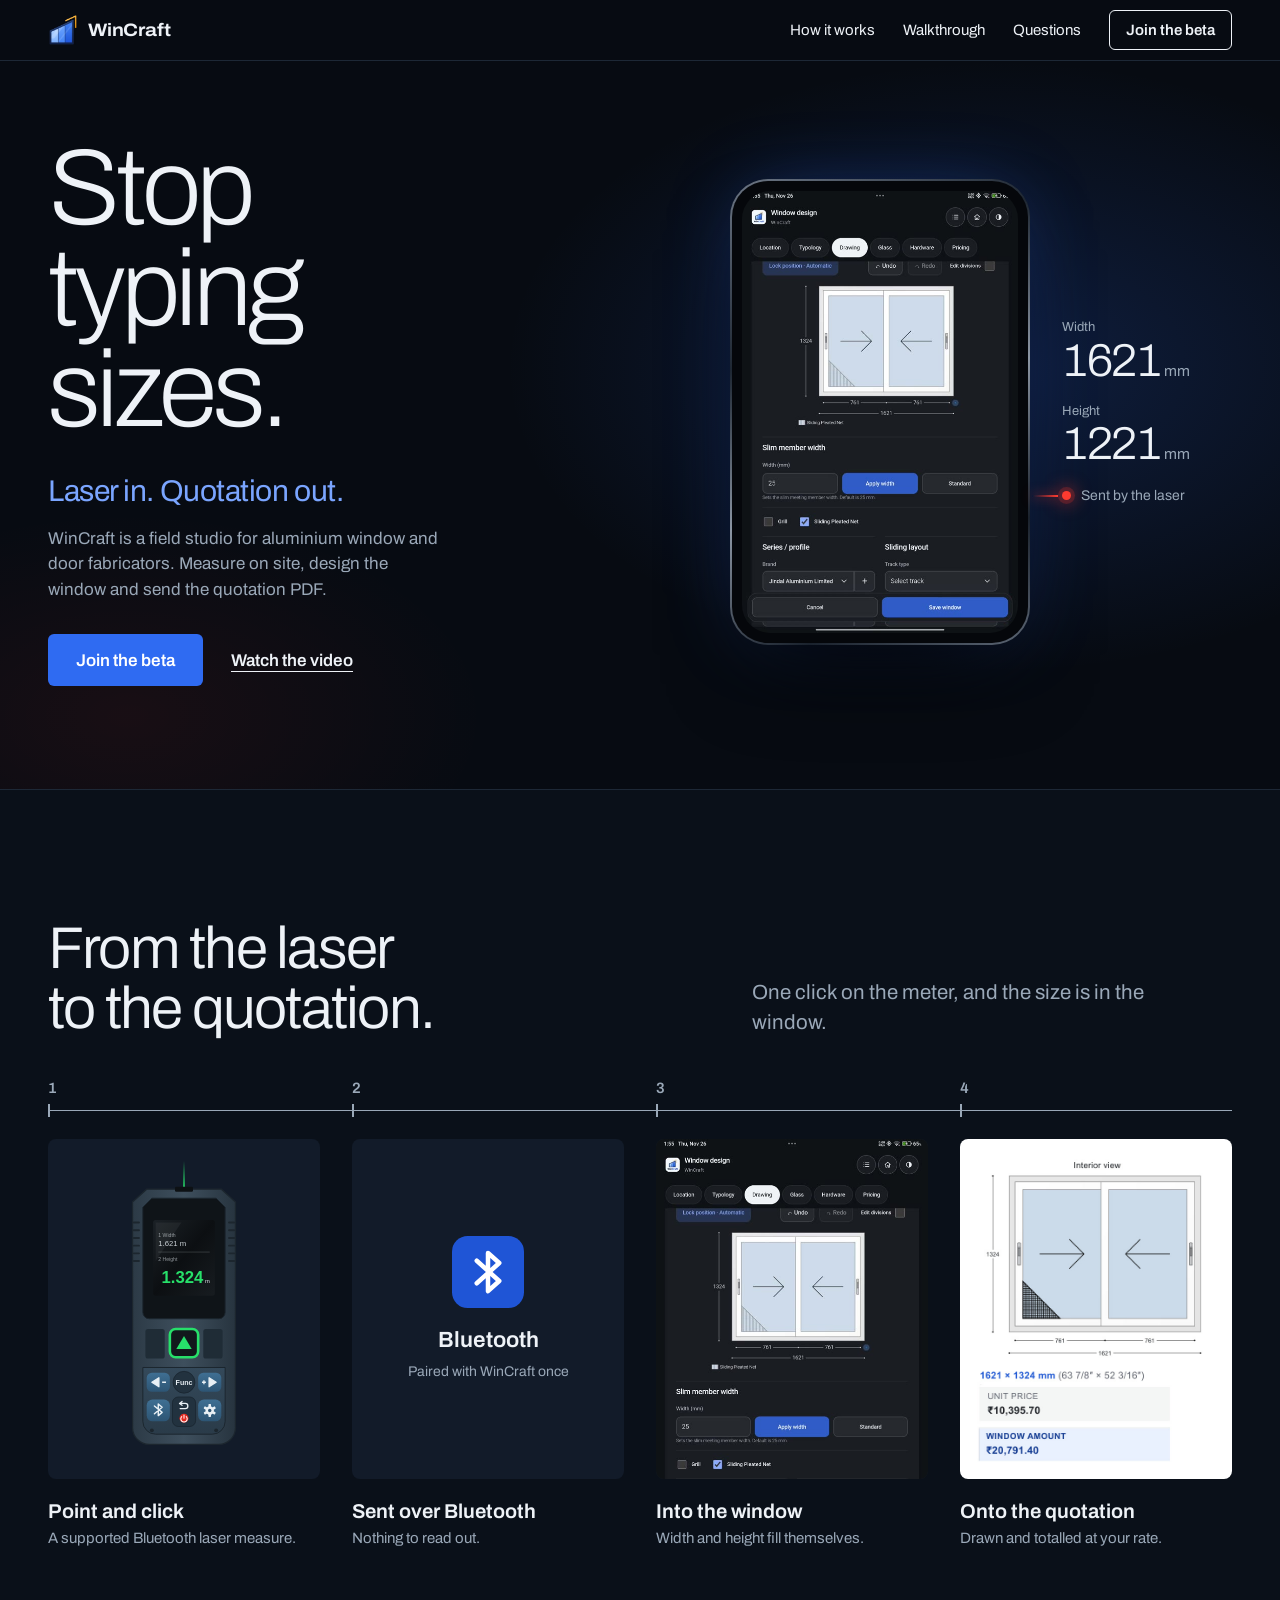
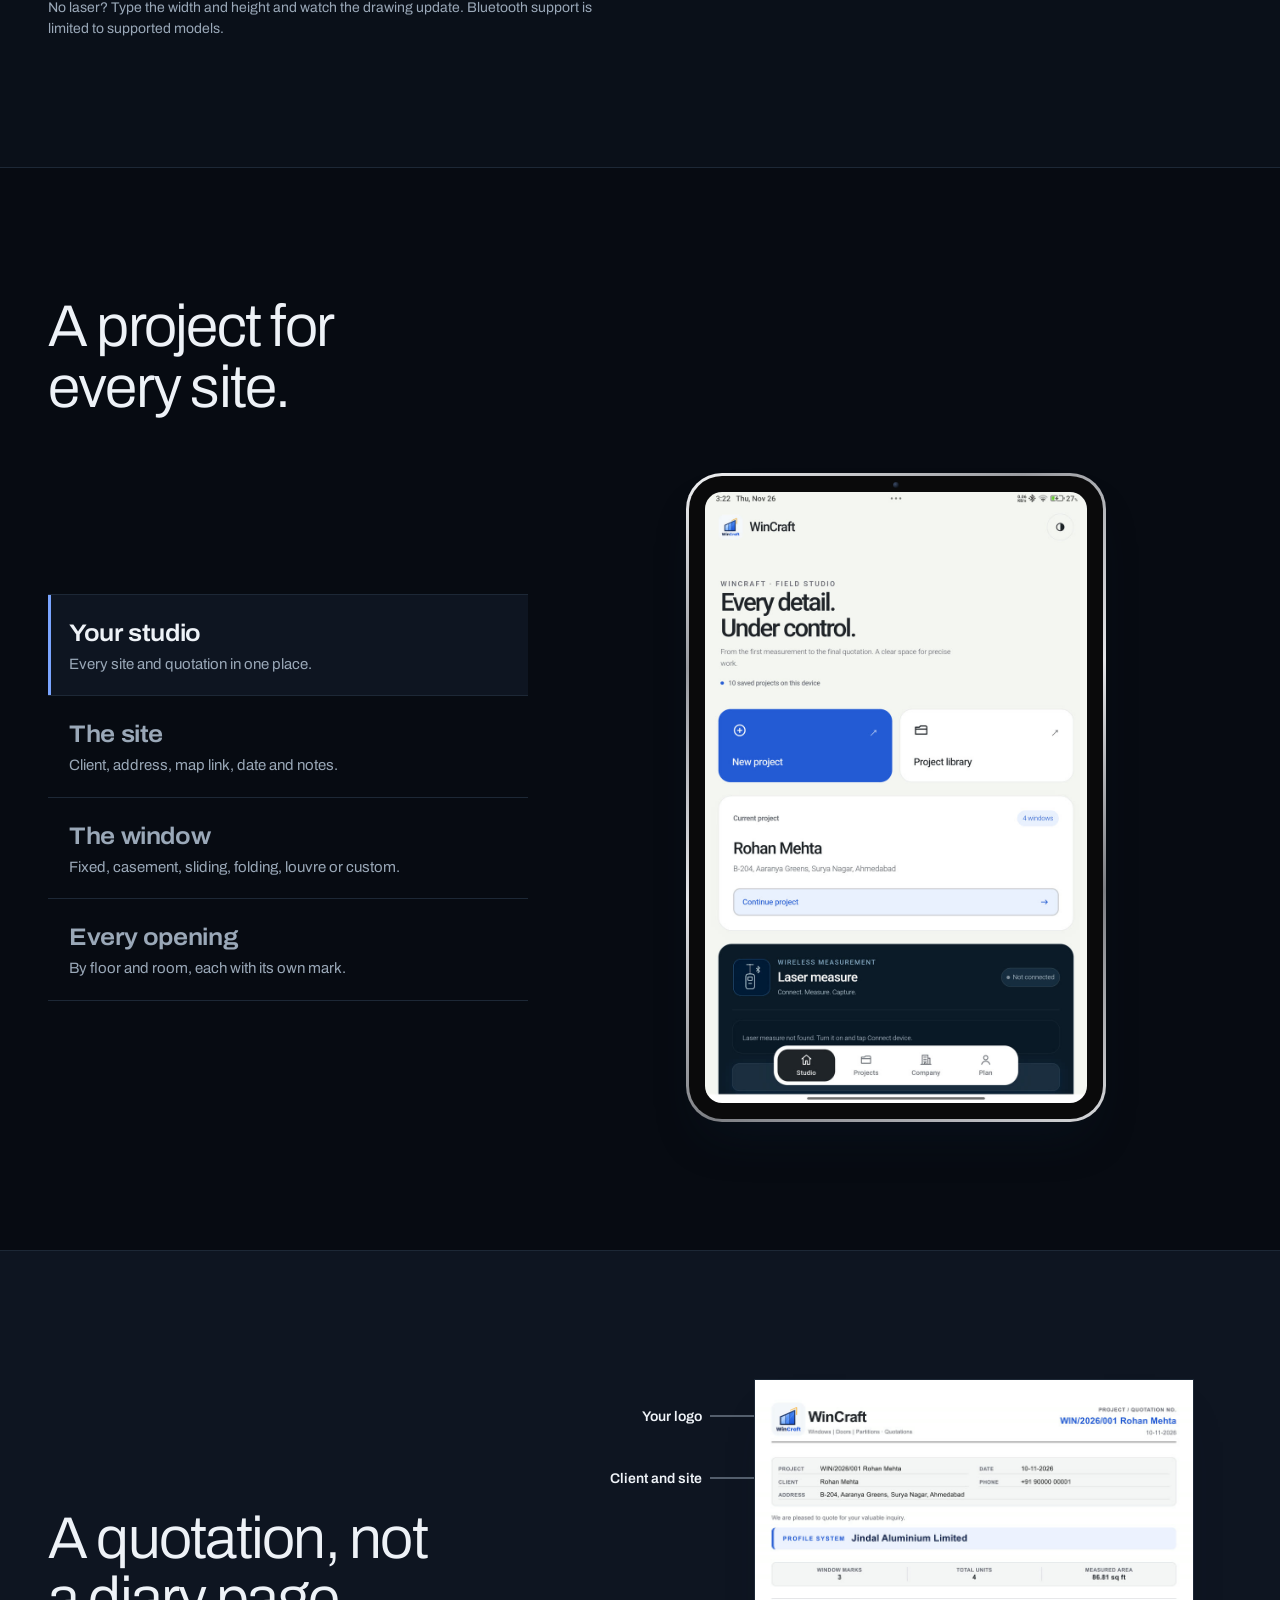
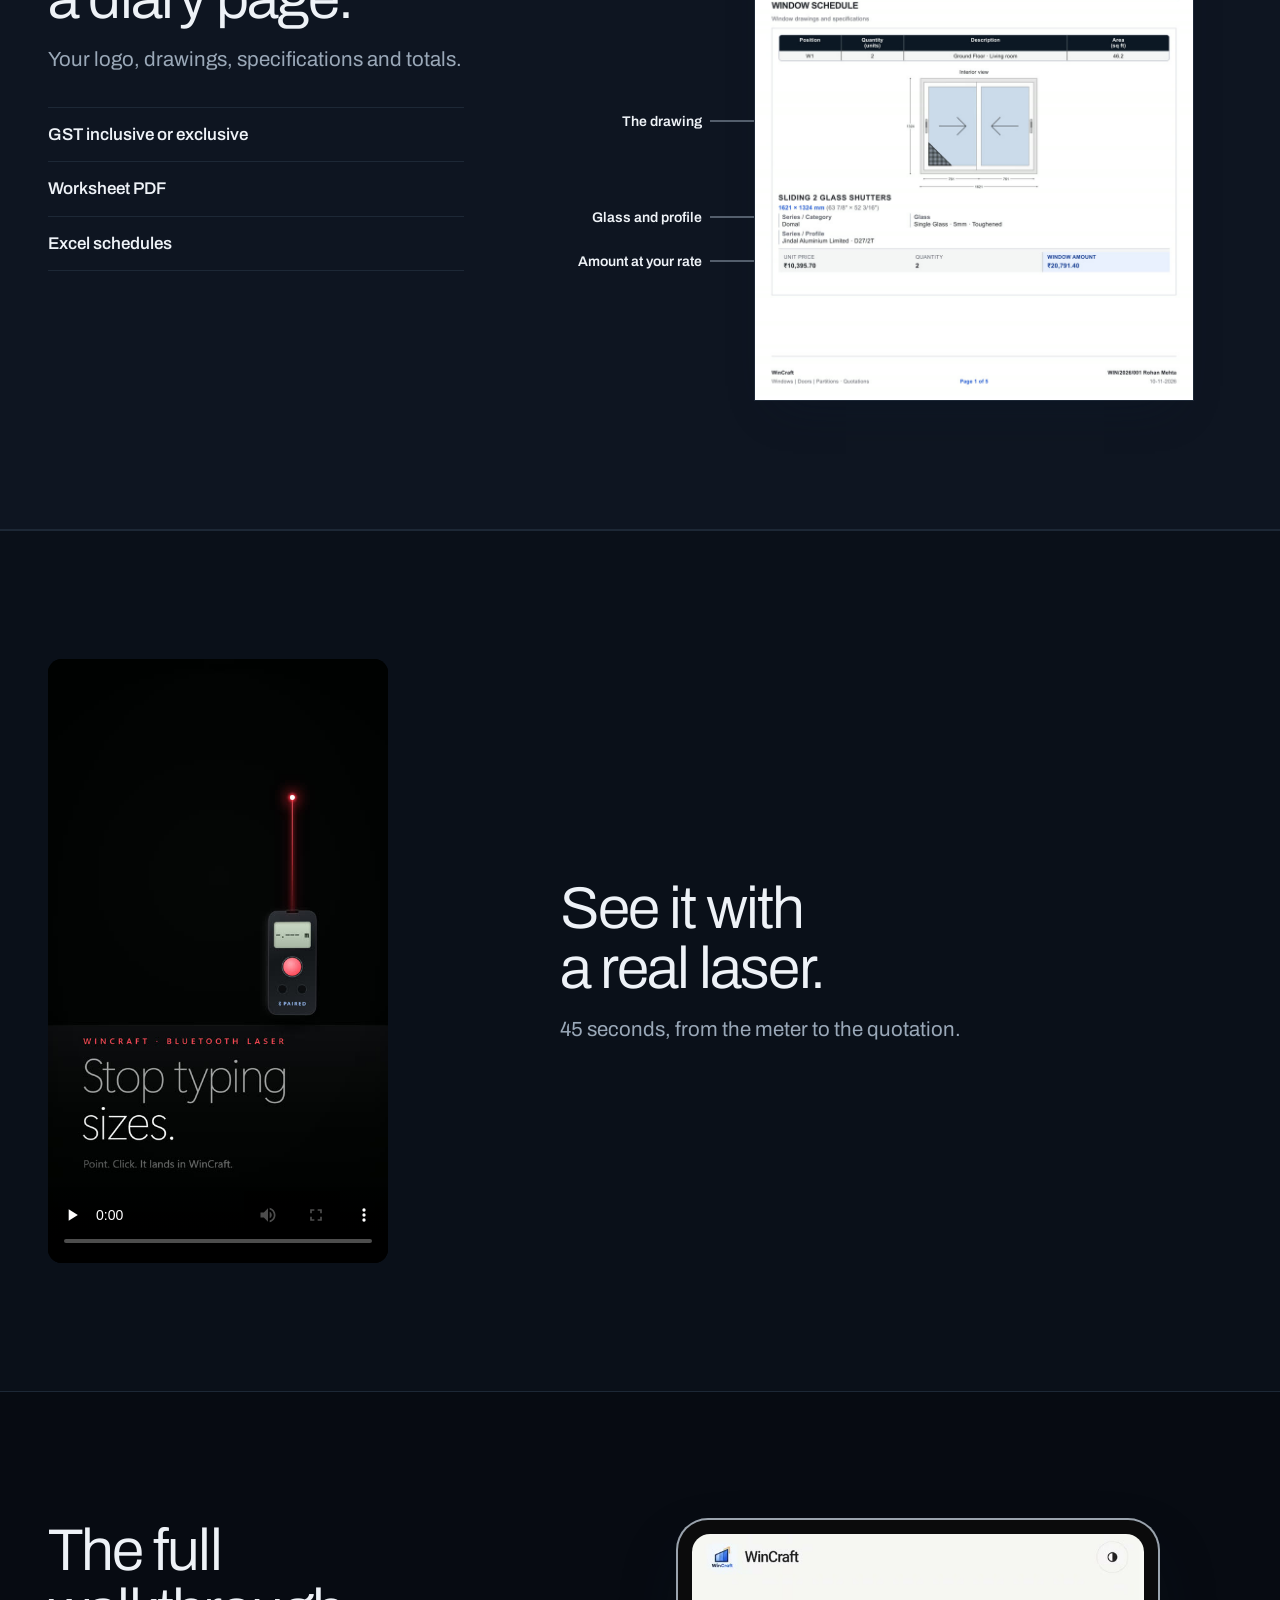
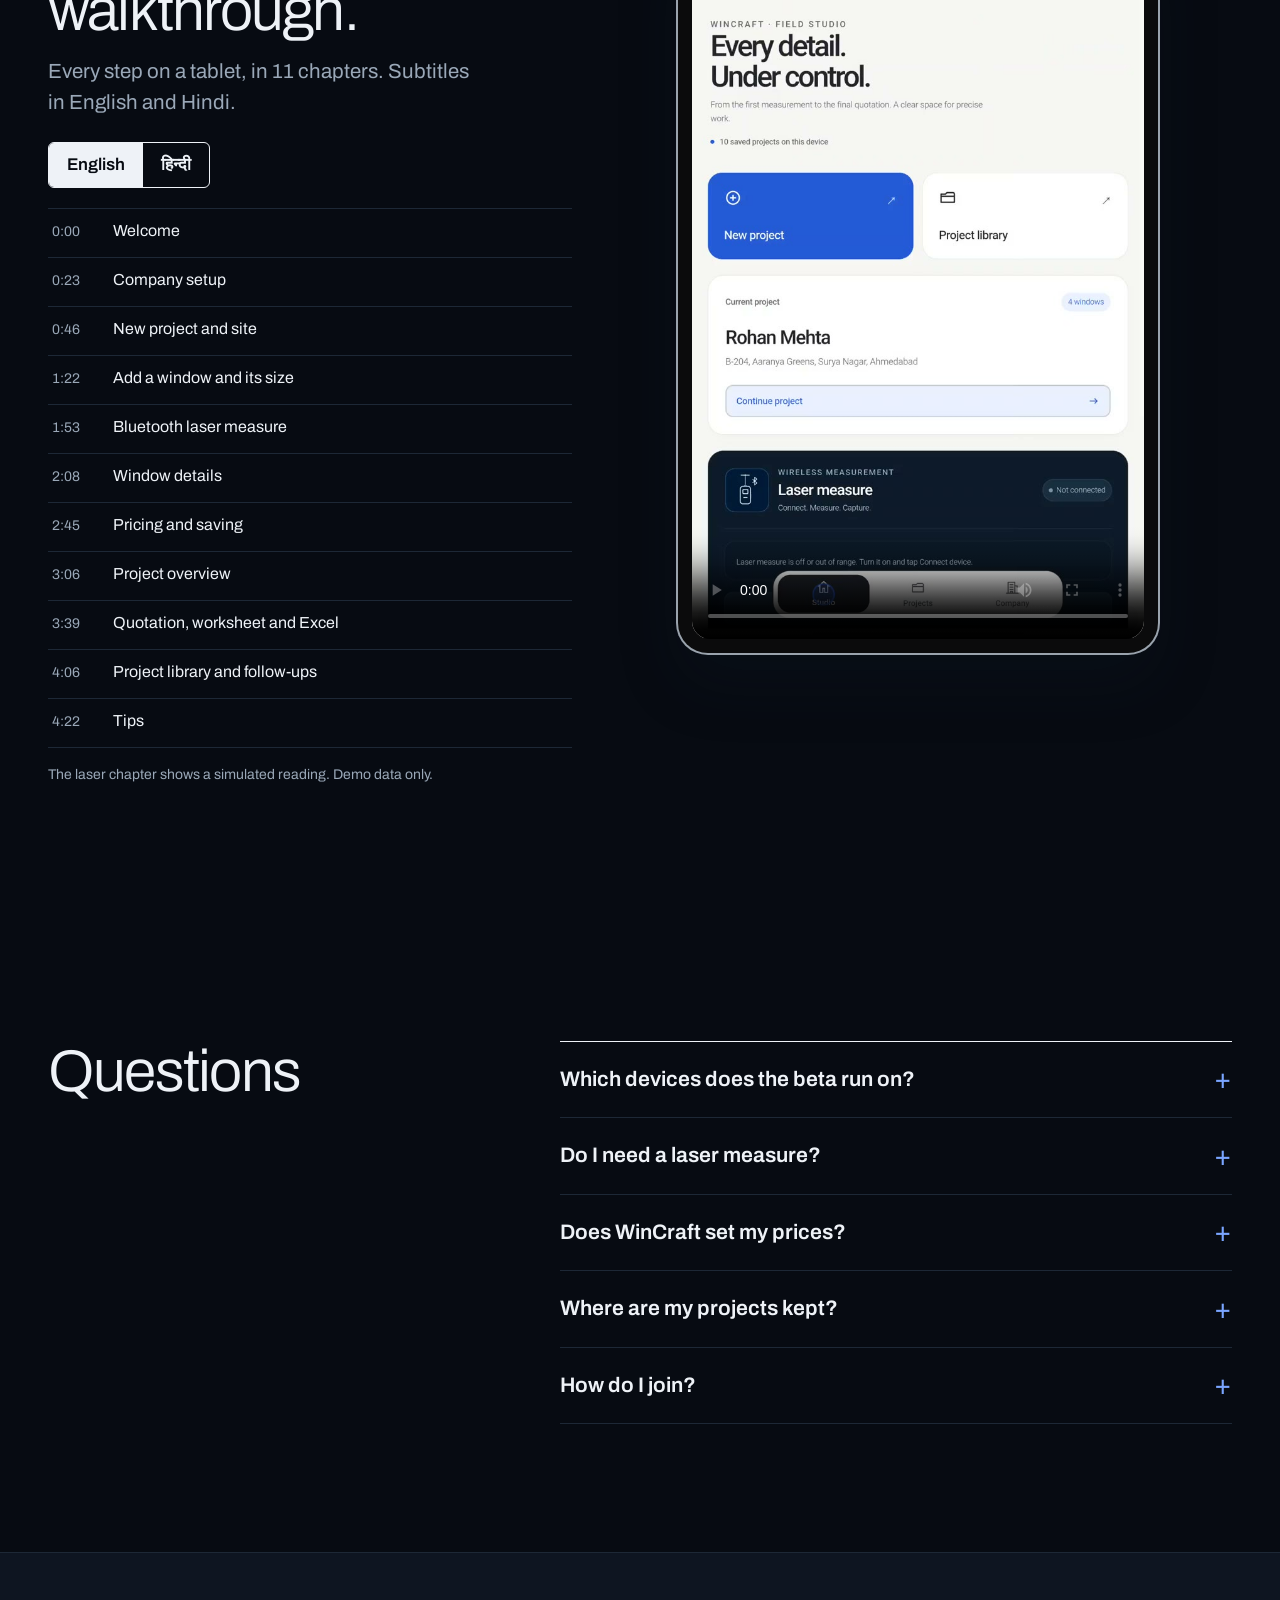
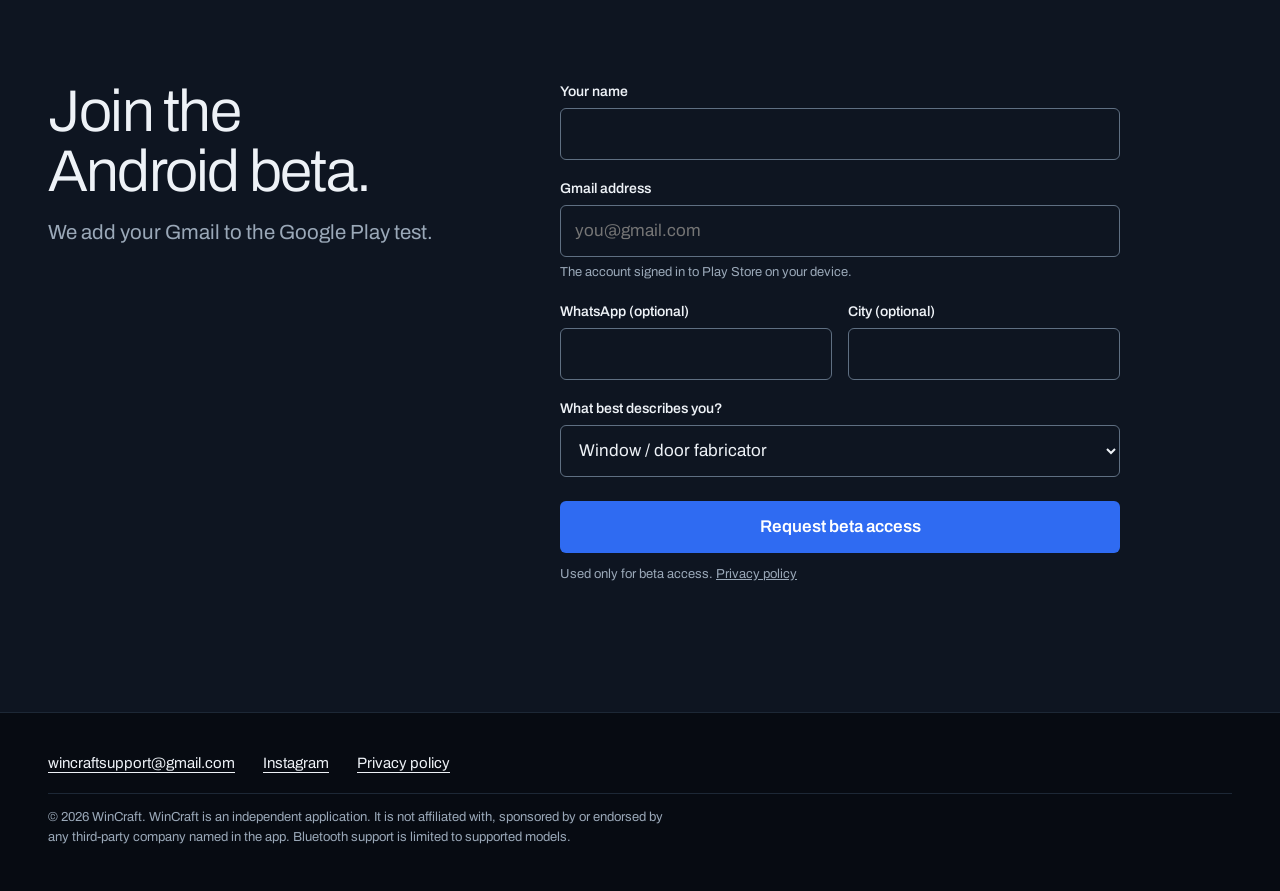
==== commit 288d6f0c: "Step 1: green-laser meter drawing from the real device, without maker branding Co-Authored-By: Claud" ====
--- a/index.html
+++ b/index.html
@@ -55,7 +55,7 @@
   </div>
   <ol class="steps">
     <li class="step">
-      <div class="shot shot--meter"><img src="assets/laser-meter.svg" alt="Bluetooth laser measure: width 1.621 m, then height 1.324 m" width="220" height="460"></div>
+      <div class="shot shot--meter"><img src="assets/laser-meter-green.svg" alt="Bluetooth laser measure: width 1.621 m, then height 1.324 m" width="220" height="460"></div>
       <h3>Point and click</h3><p>A supported Bluetooth laser measure.</p>
     </li>
     <li class="step">
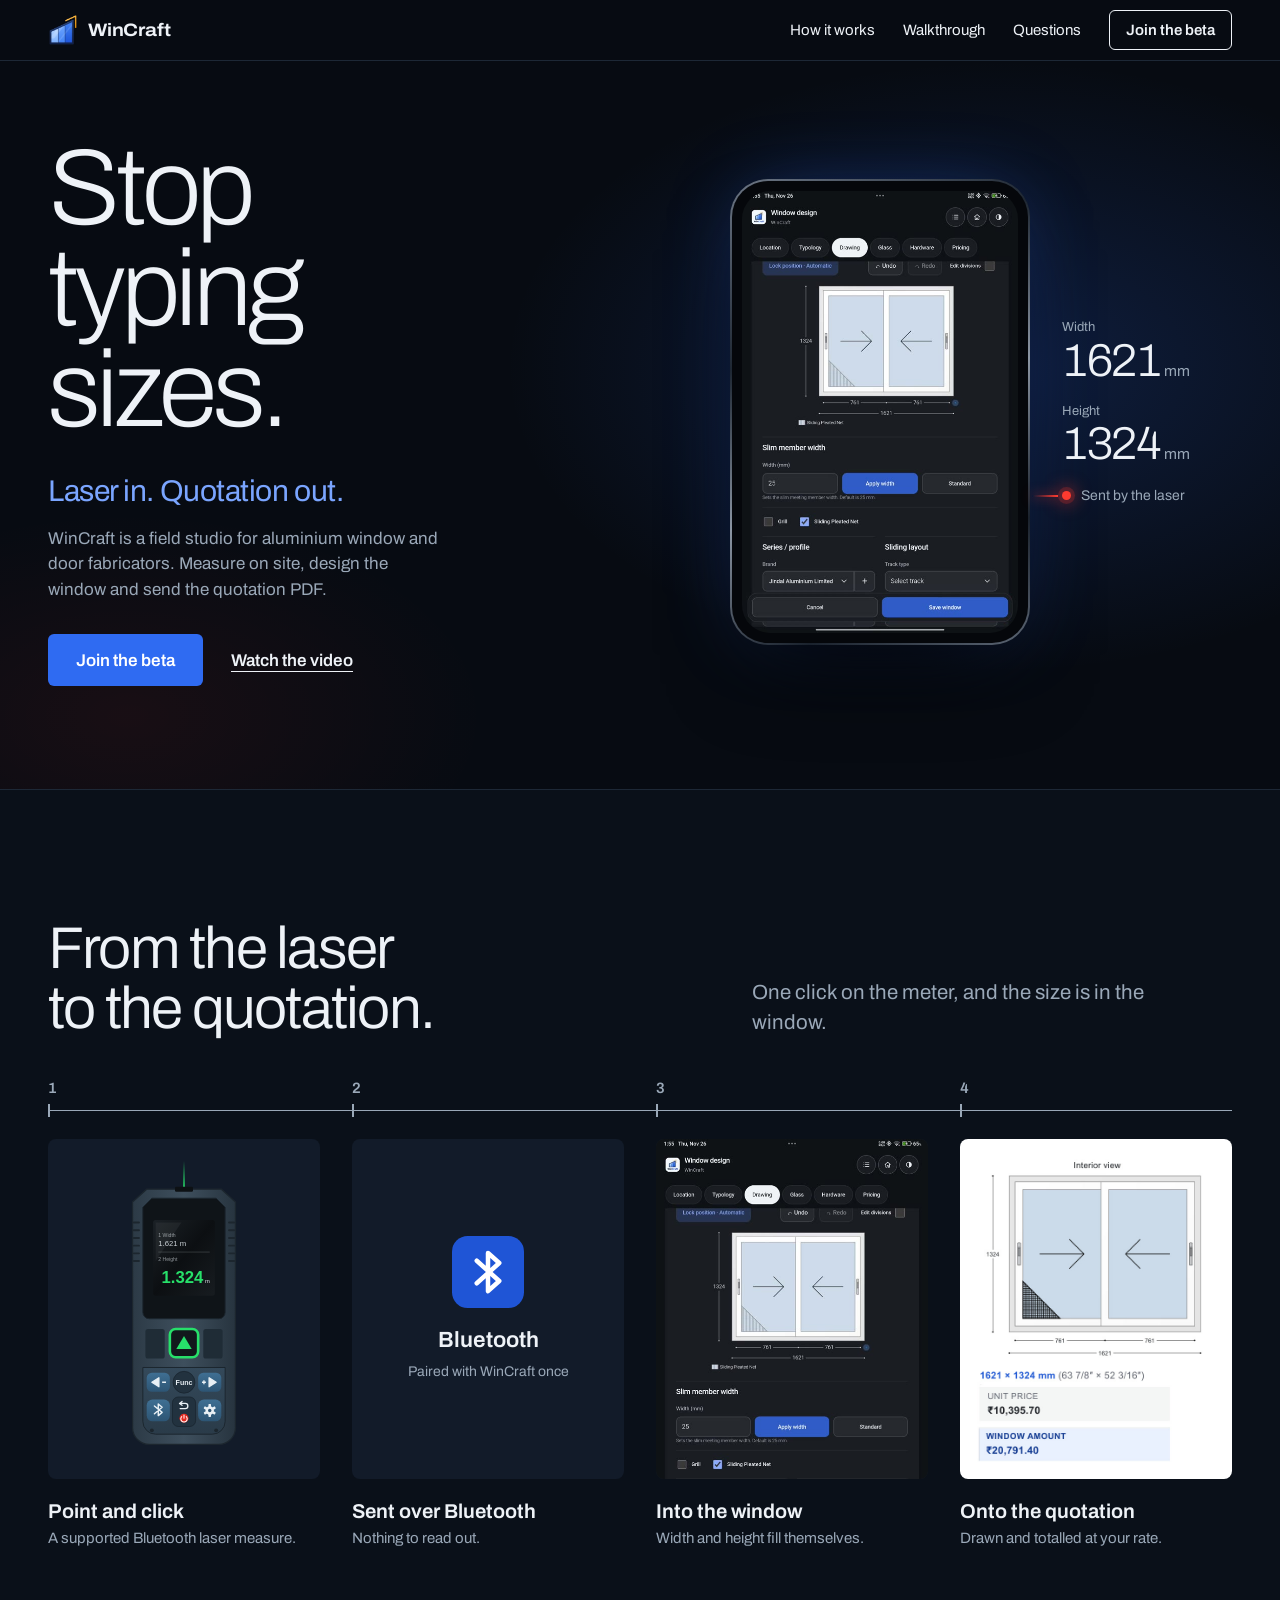
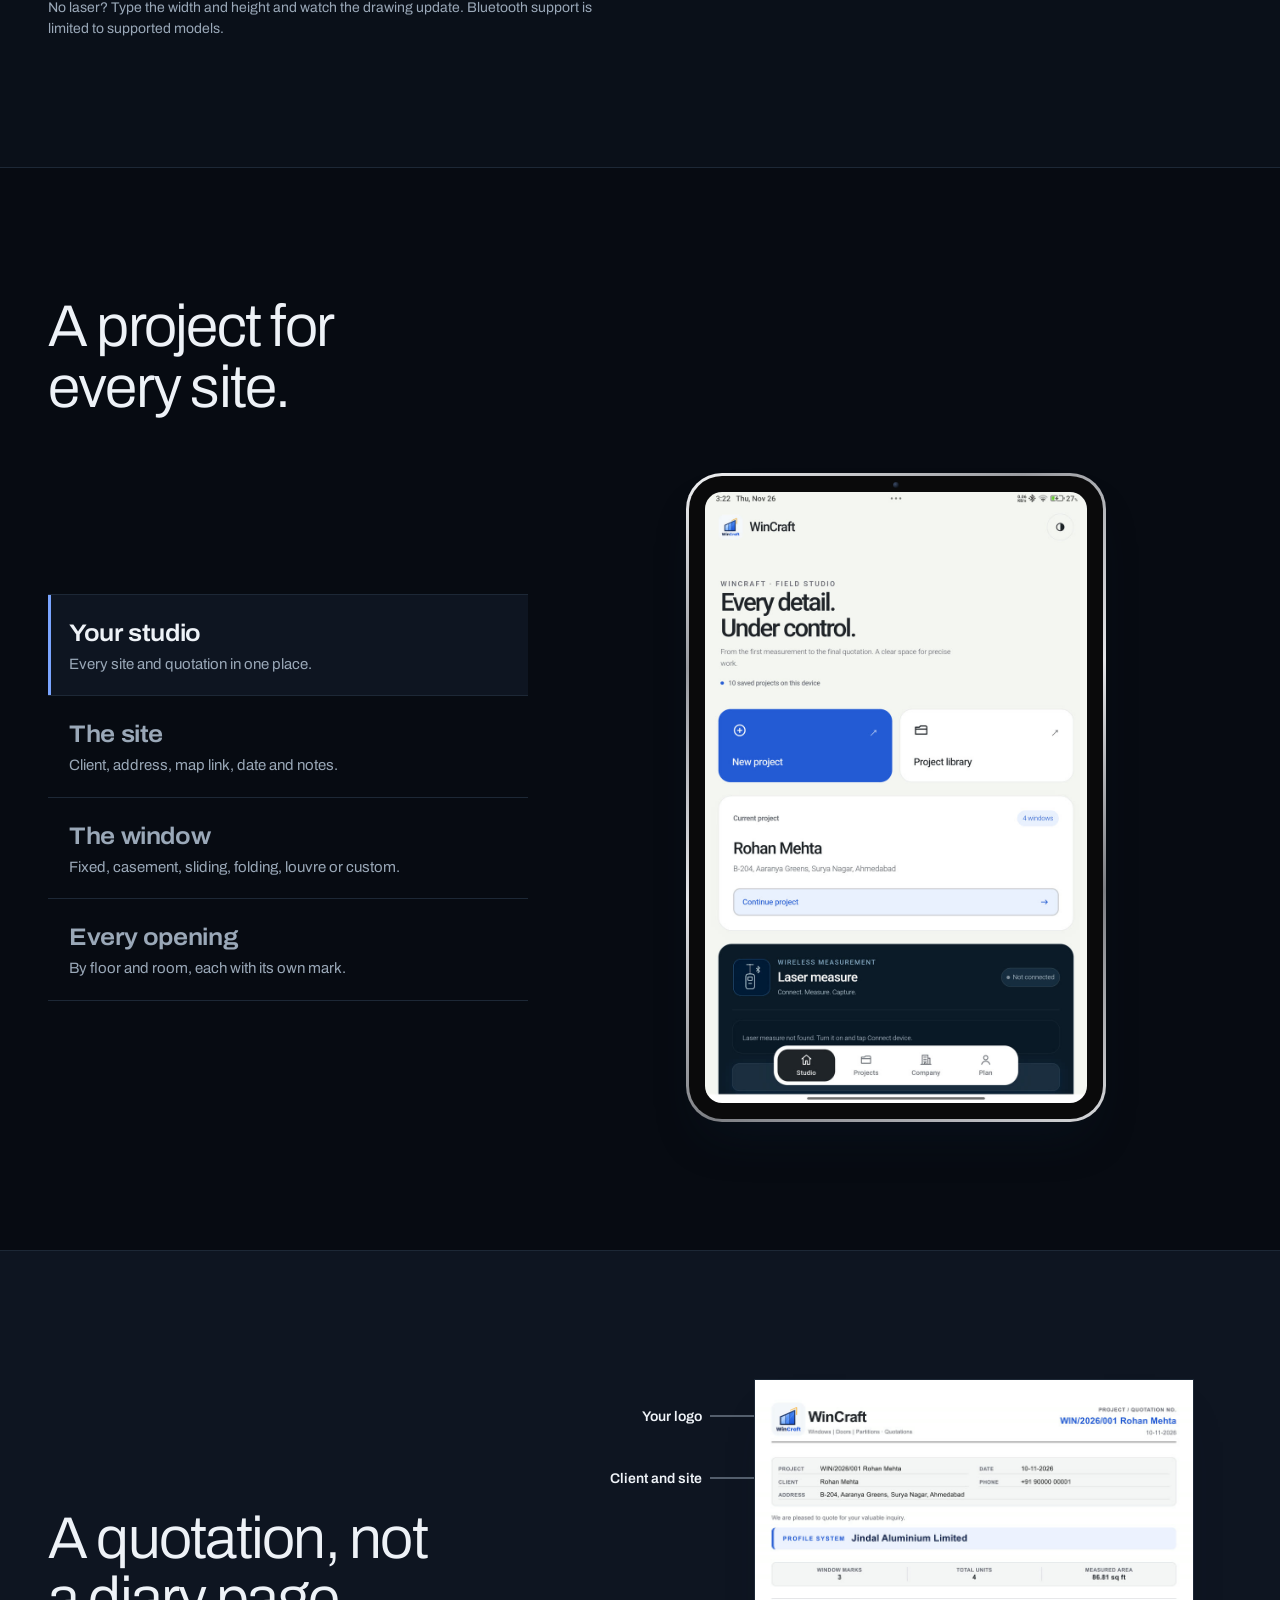
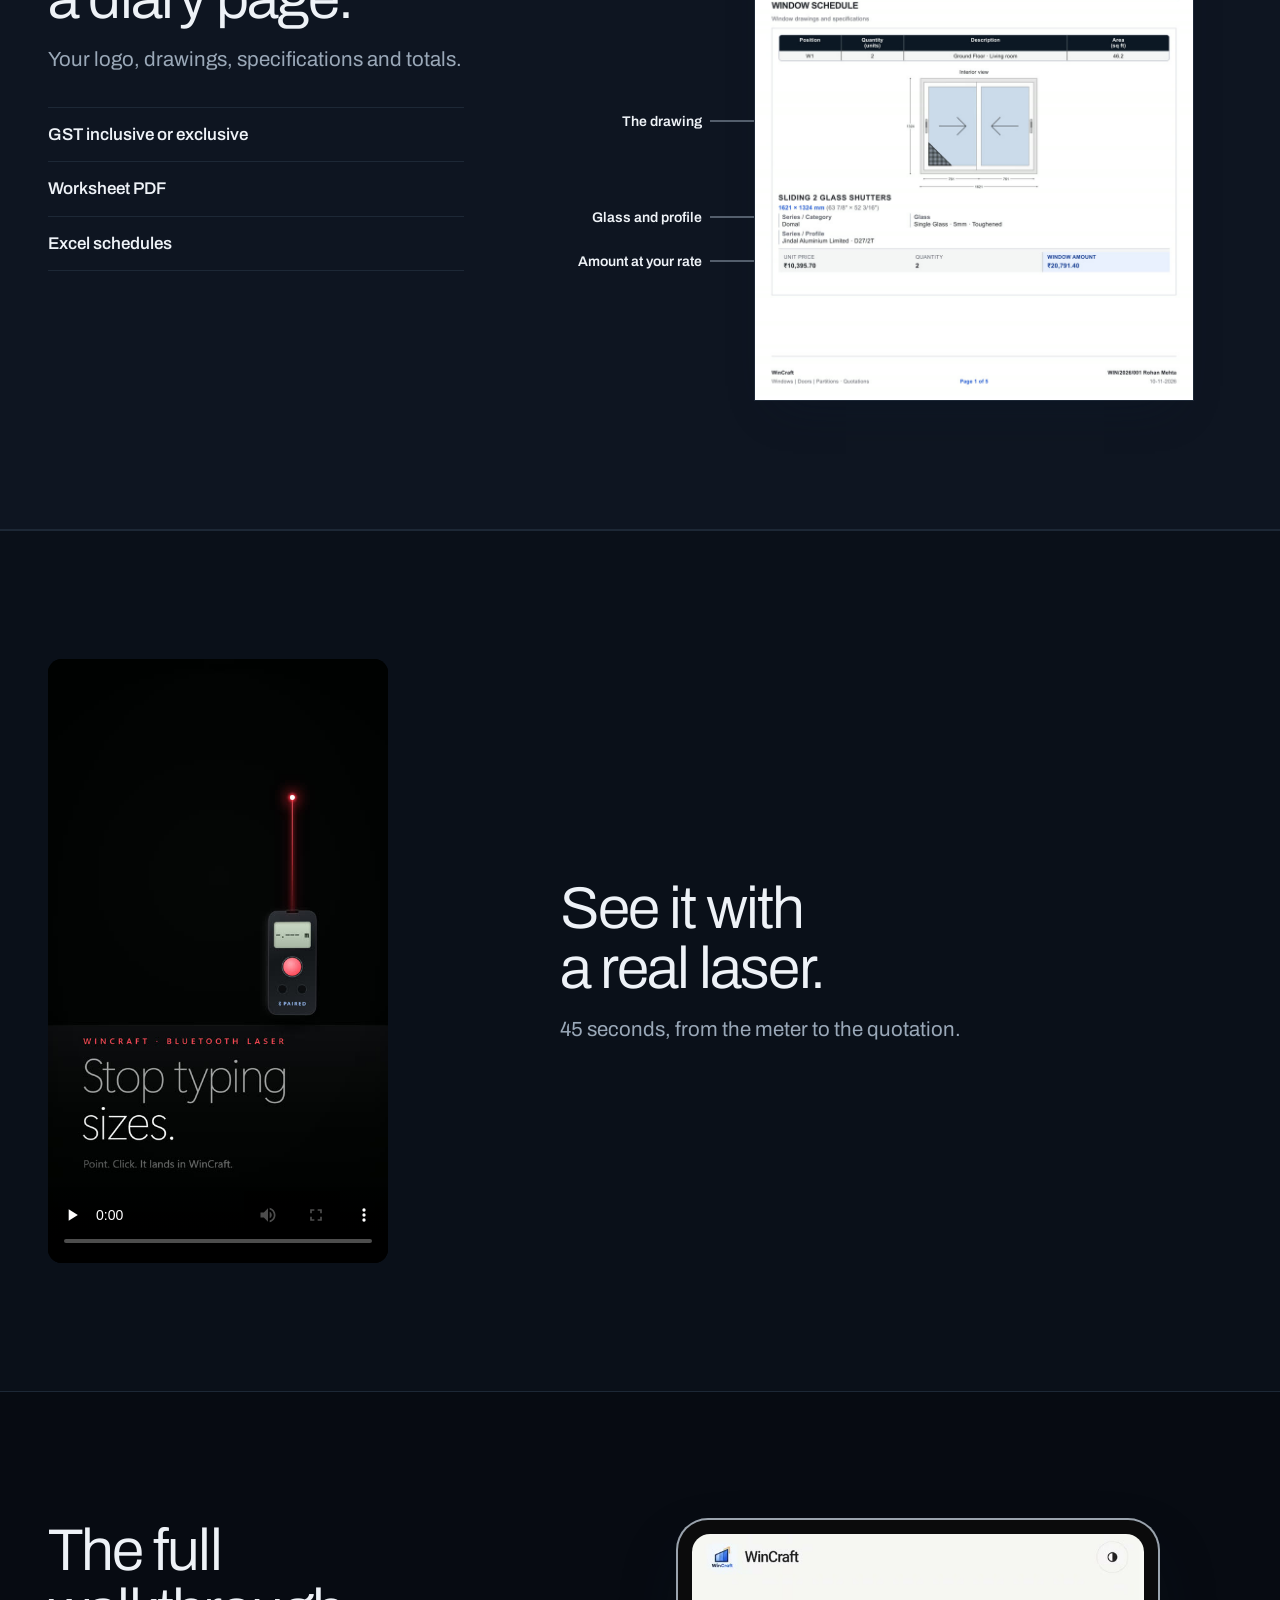
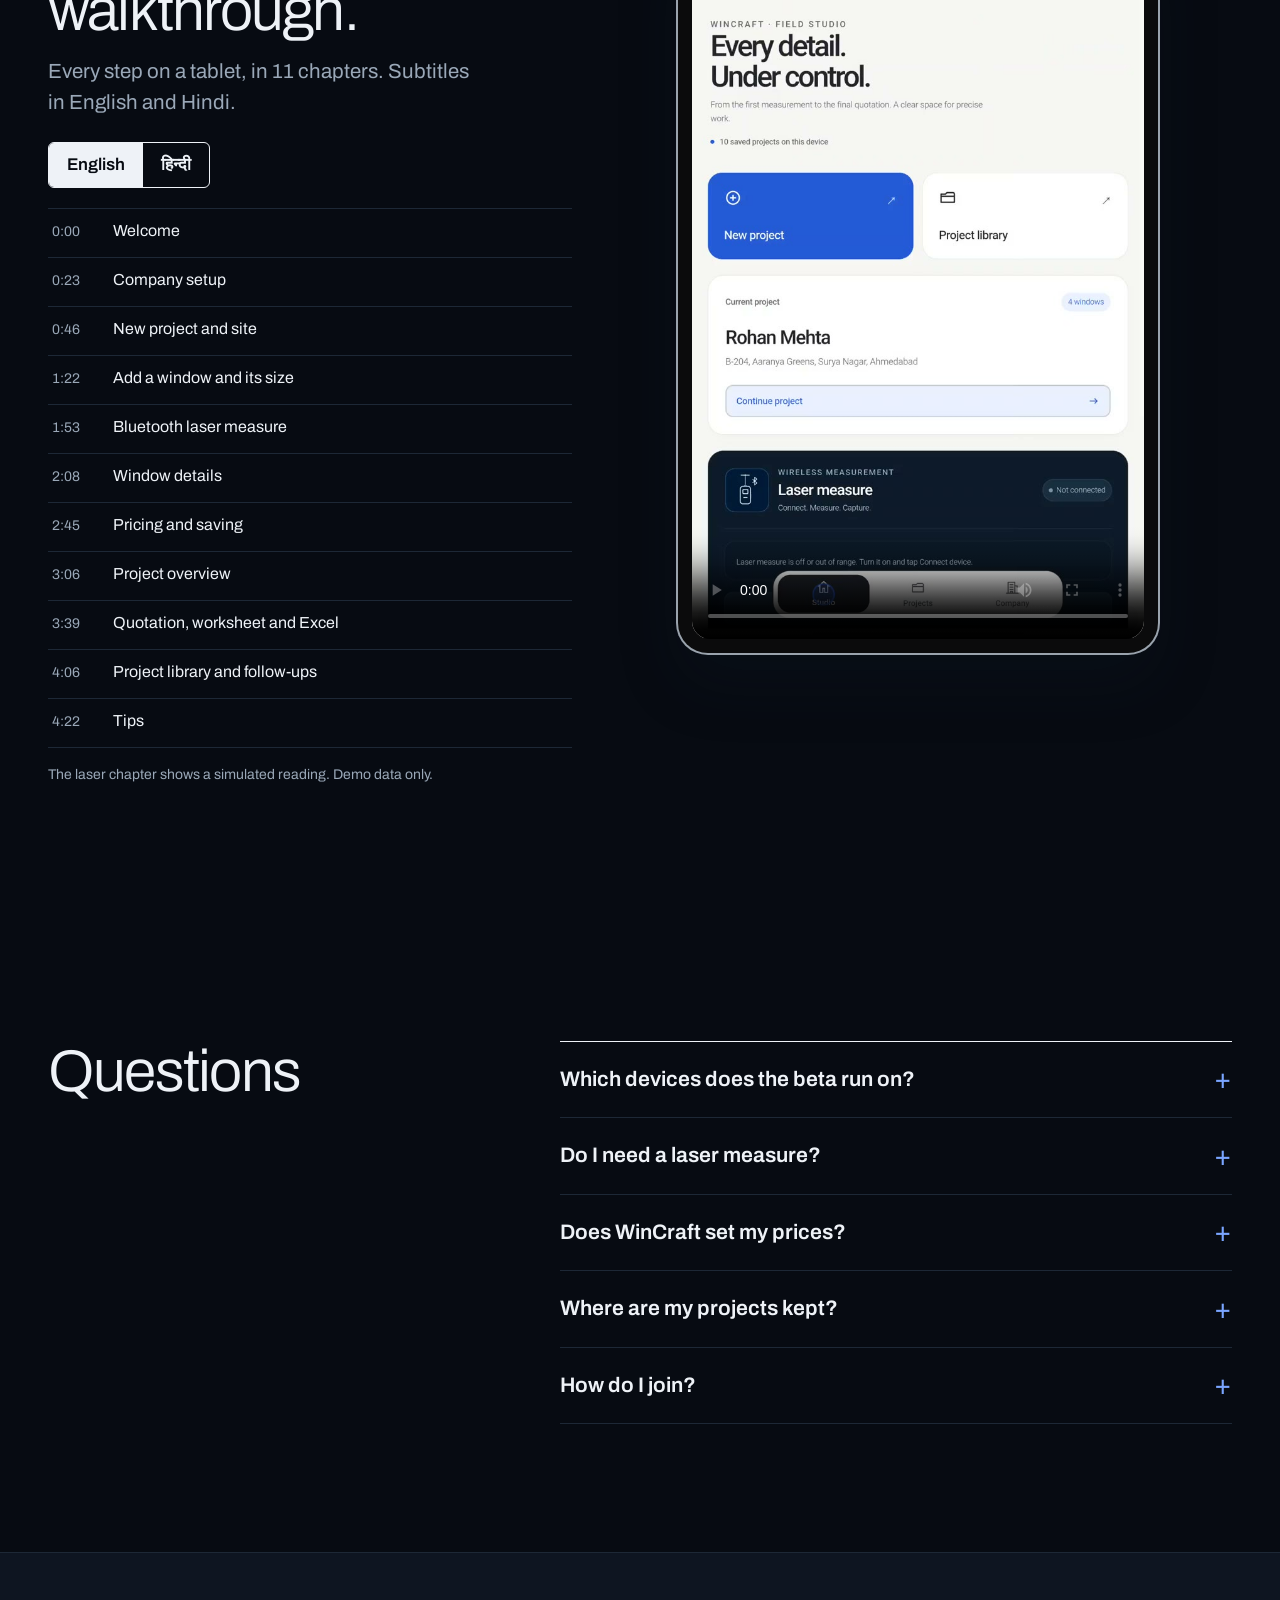
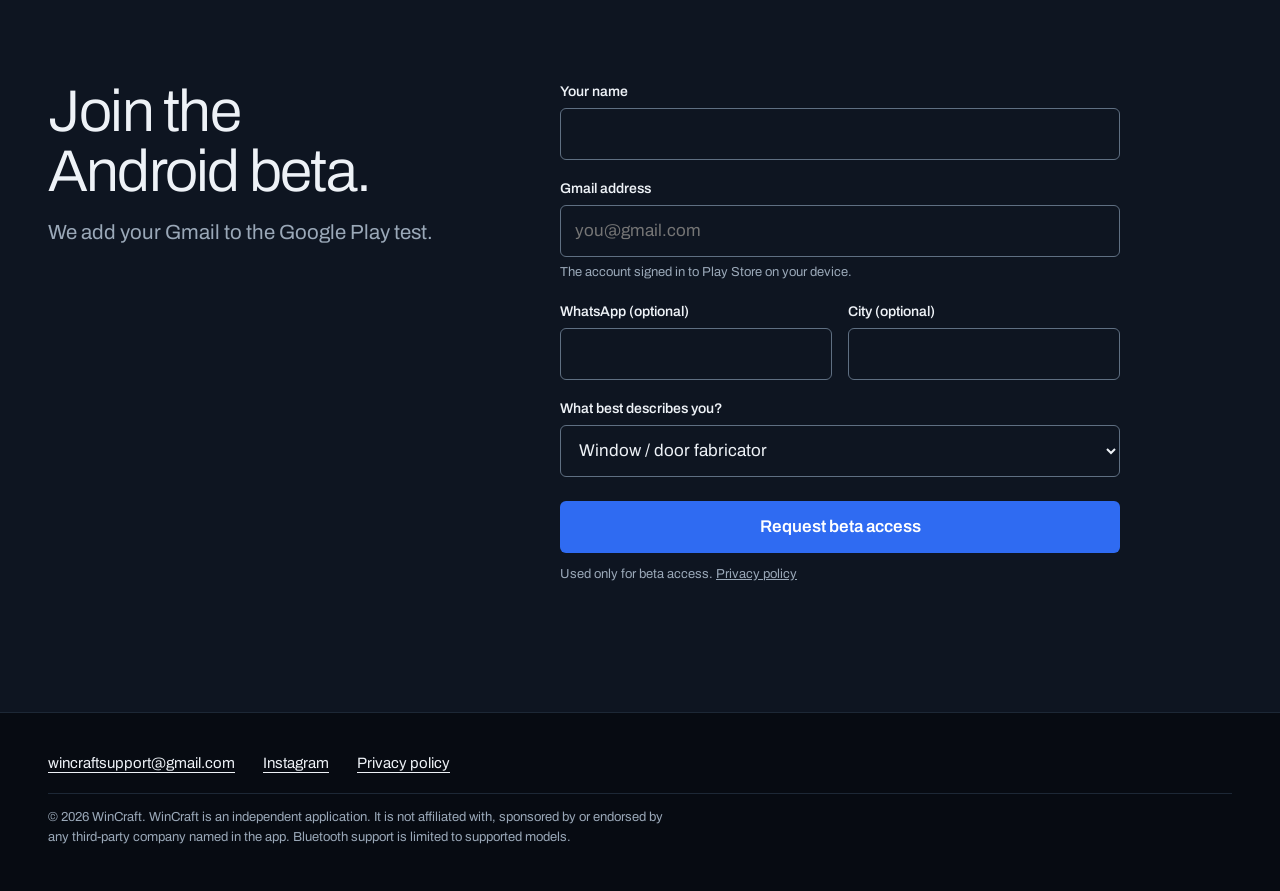
==== commit 0abf5e5a: "Steps: swipe row on phones, next card peeking in Co-Authored-By: Claude Fable 5.2 <noreply@anthropic" ====
--- a/index.html
+++ b/index.html
@@ -13,7 +13,7 @@
 <link rel="preconnect" href="https://fonts.googleapis.com">
 <link rel="preconnect" href="https://fonts.gstatic.com" crossorigin>
 <link rel="stylesheet" href="https://fonts.googleapis.com/css2?family=Archivo:wdth,wght@62..125,100..900&display=swap">
-<link rel="stylesheet" href="site.css?v=12">
+<link rel="stylesheet" href="site.css?v=13">
 </head>
 <body>
 <header class="nav"><div class="wrap nav__row">
--- a/site.css
+++ b/site.css
@@ -166,9 +166,11 @@
   .read { grid-auto-flow: column; align-items: end; gap: 28px; }
   .read .read__src { display: none; }
   .nav__links a:not(.nav__cta) { display: none; }
-  .steps, .pair { grid-template-columns: minmax(0, 1fr); }
-  .steps { border-top: 0; margin-top: 40px; row-gap: 40px; }
-  .steps .step { padding-top: 0; }
+  .pair { grid-template-columns: minmax(0, 1fr); }
+  /* phones: the four steps become one swipe row; each card is 80% wide so the next one peeks in */
+  .steps { display: flex; gap: 14px; overflow-x: auto; scroll-snap-type: x mandatory; scroll-padding-inline: var(--pad); margin: 40px calc(-1 * var(--pad)) 0; padding: 0 var(--pad) 12px; border-top: 0; scrollbar-width: none; }
+  .steps::-webkit-scrollbar { display: none; }
+  .steps .step { flex: 0 0 80%; scroll-snap-align: start; padding-top: 0; }
   .steps .step::after, .steps .step:nth-child(n+3)::after { display: none; }
   .steps .step::before { display: block; position: static; margin-bottom: 8px; }
 }
